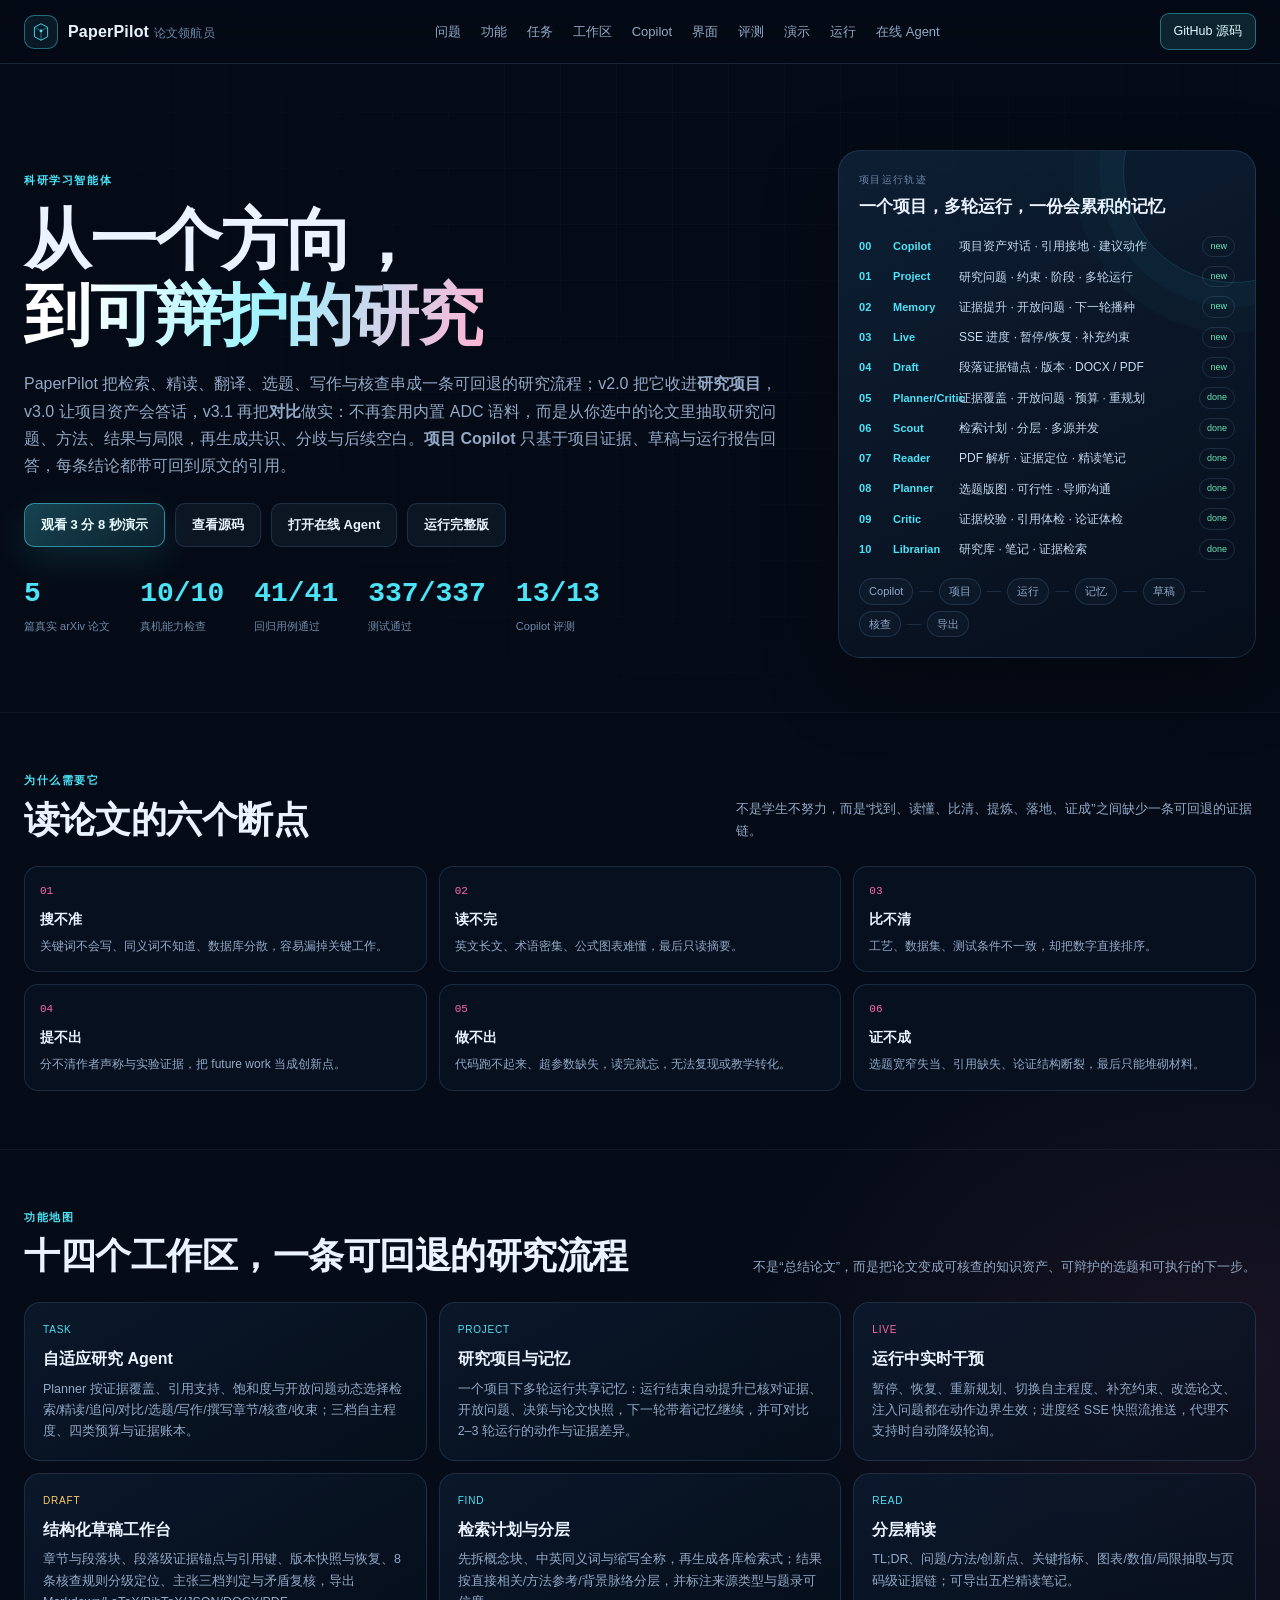
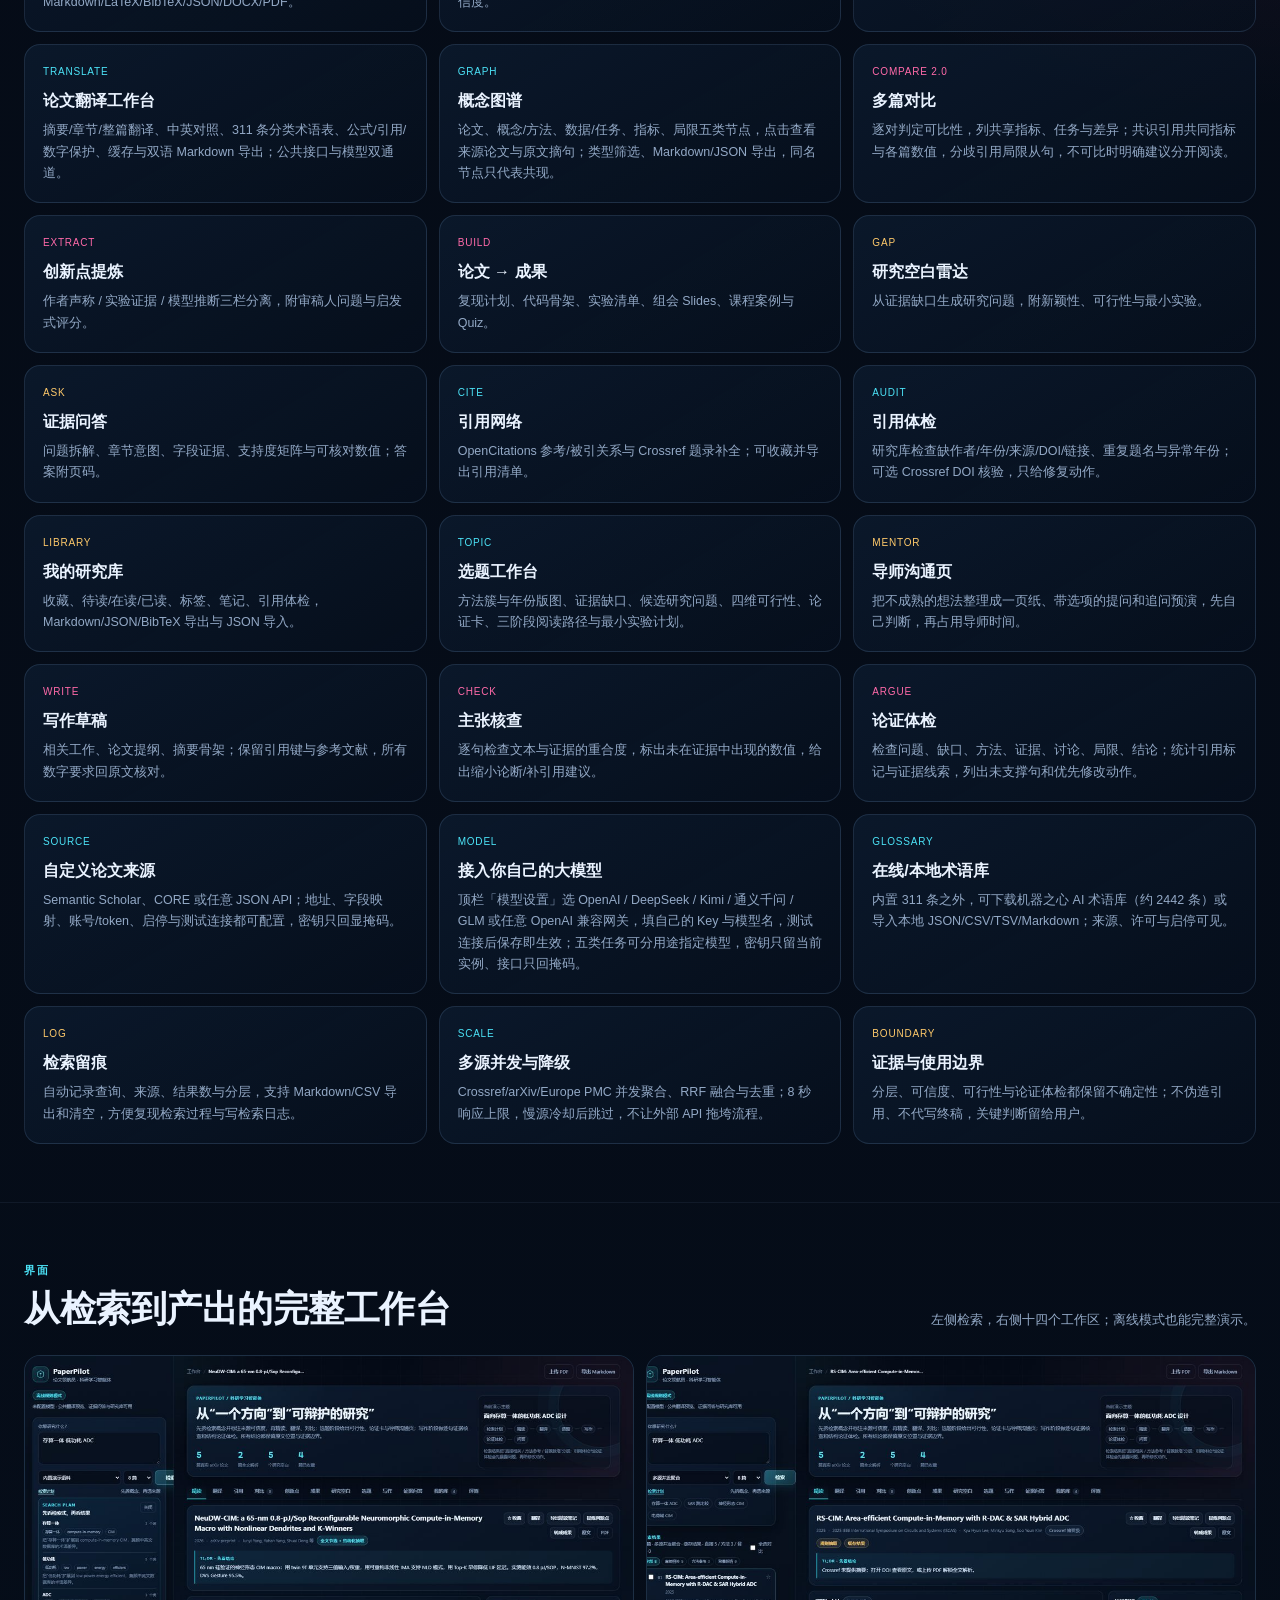
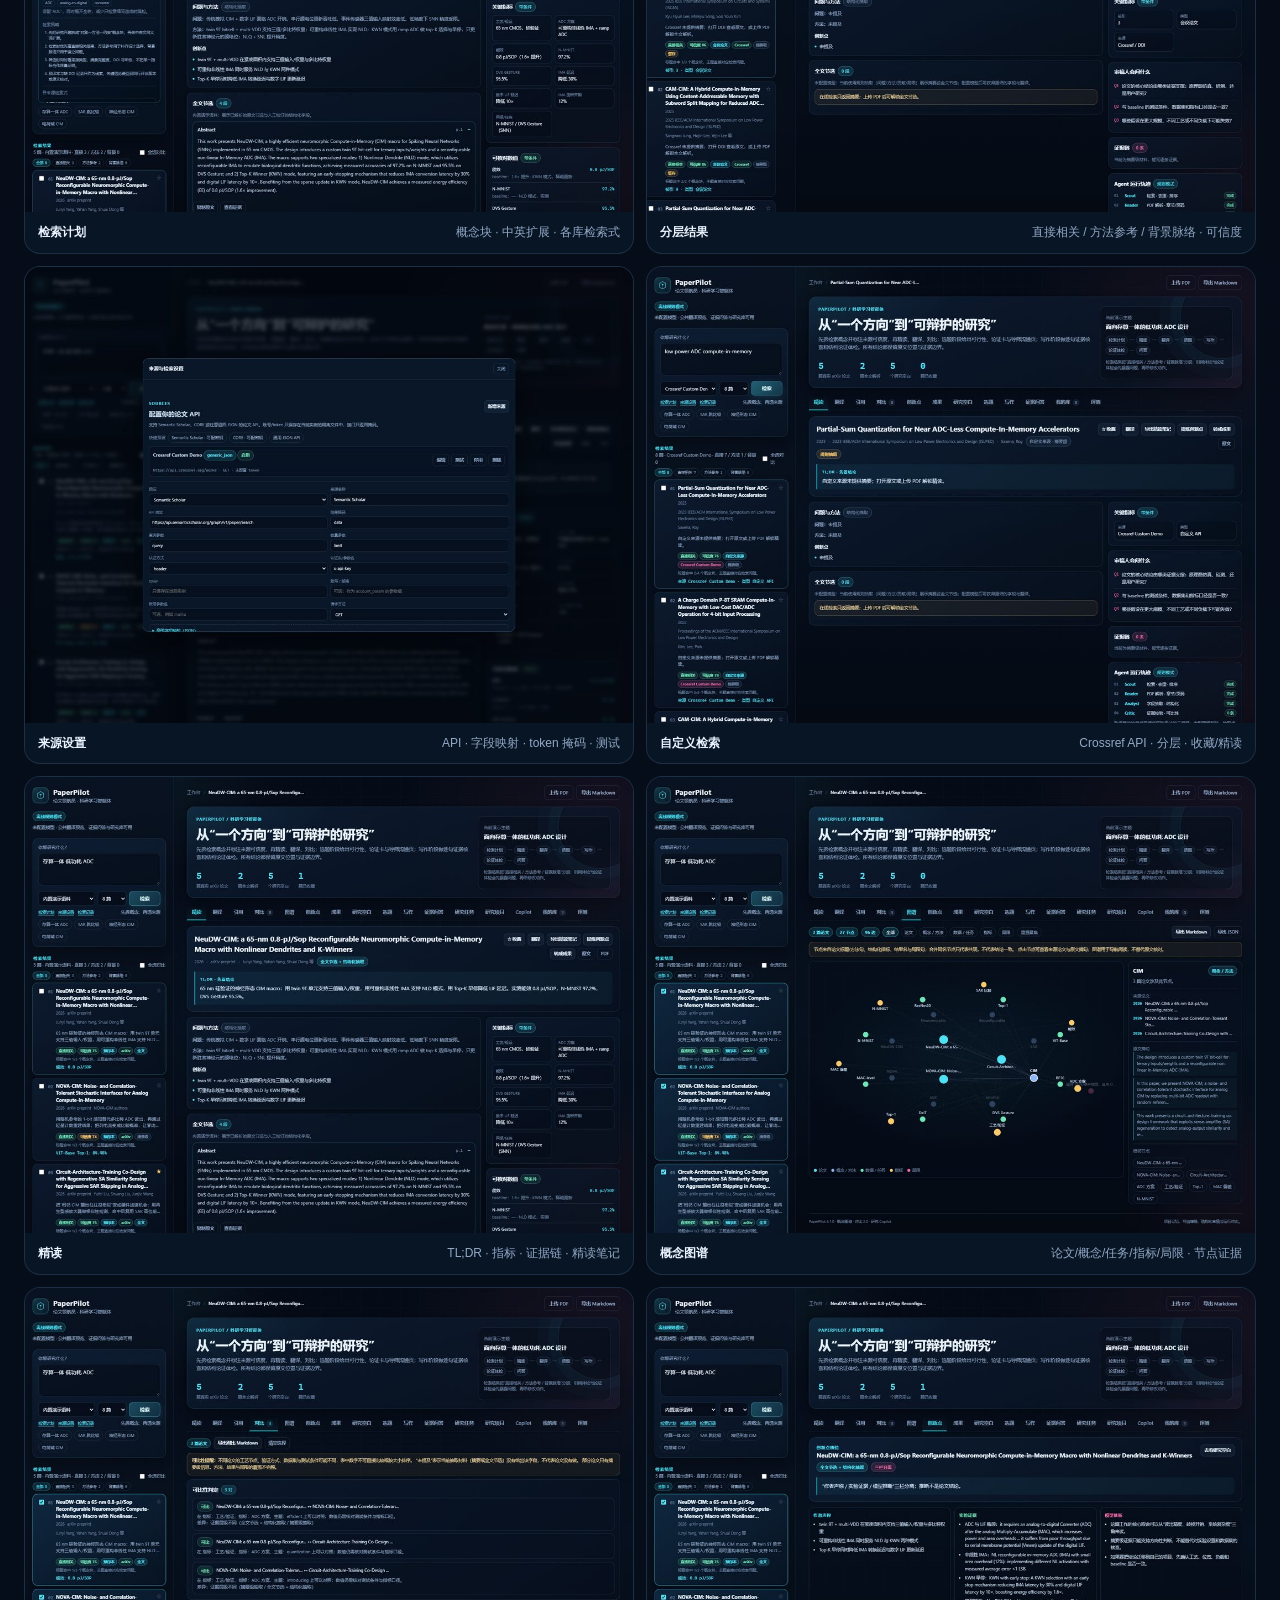
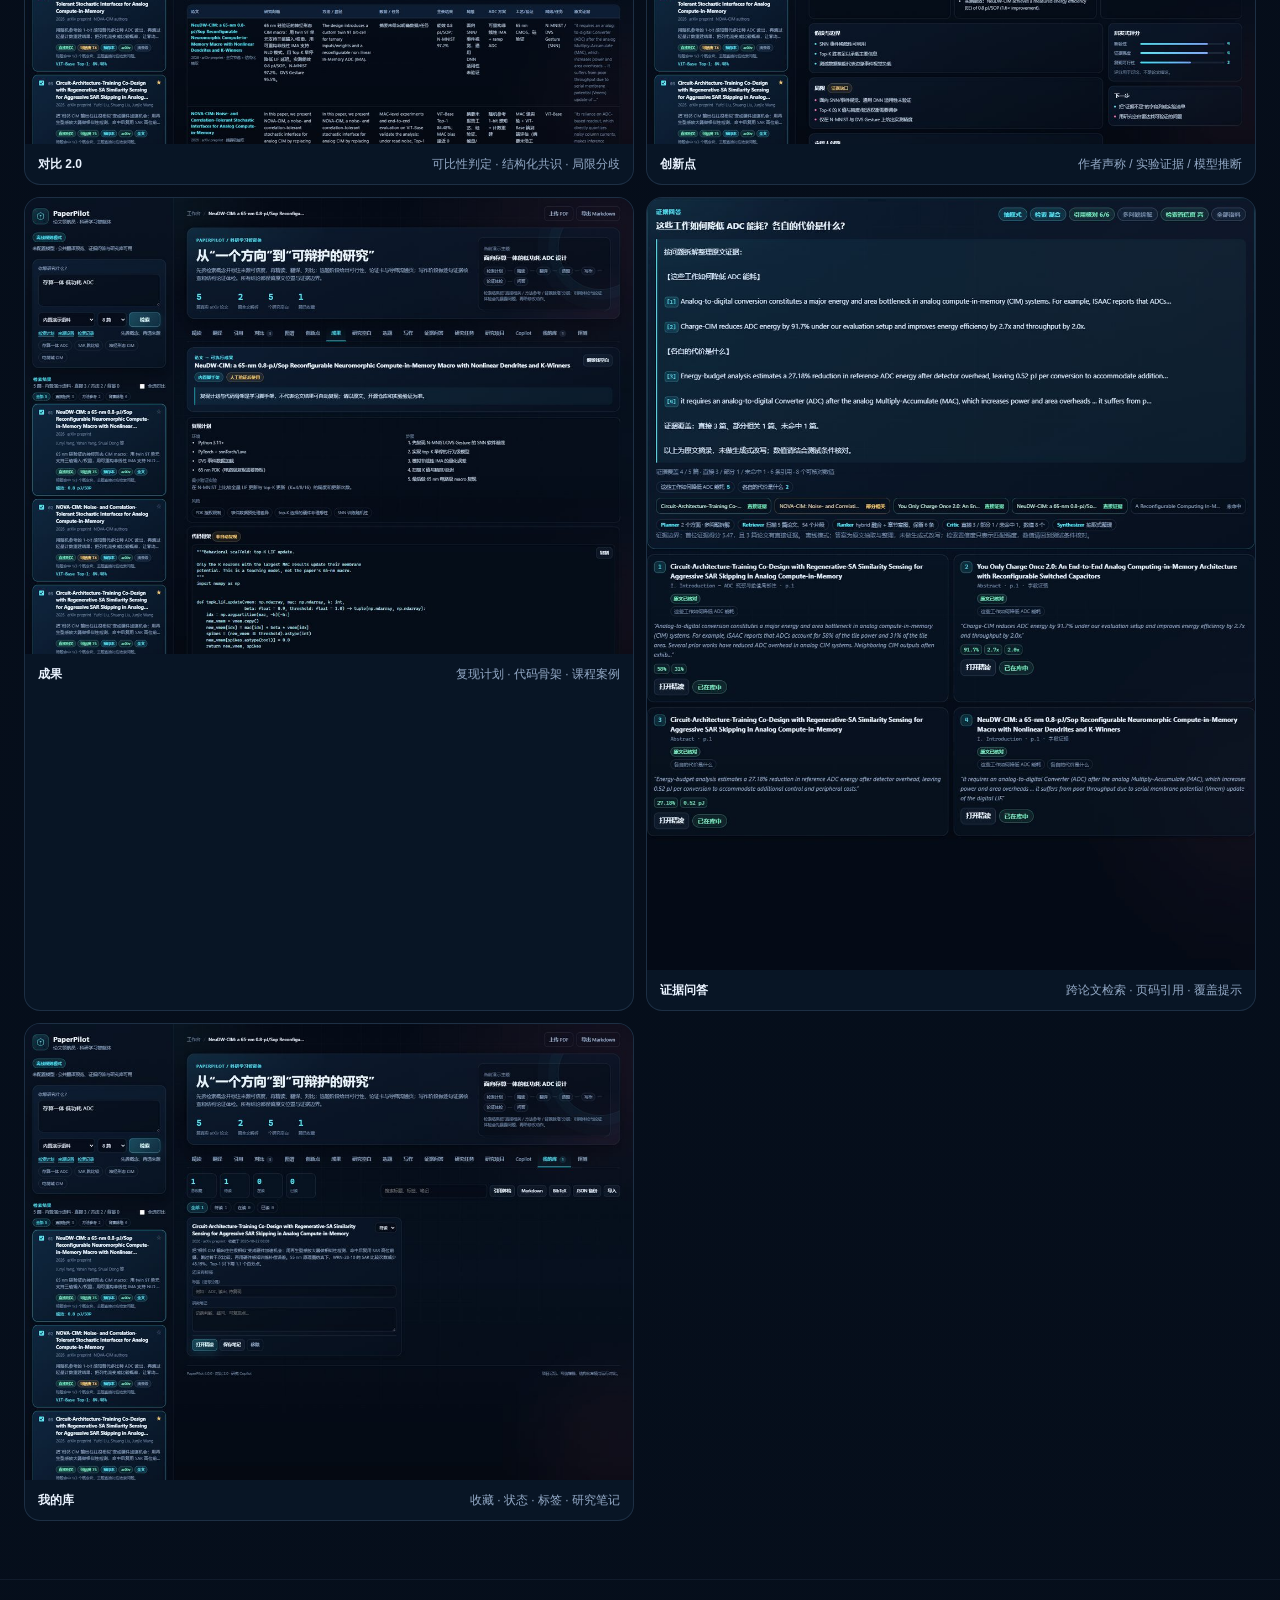
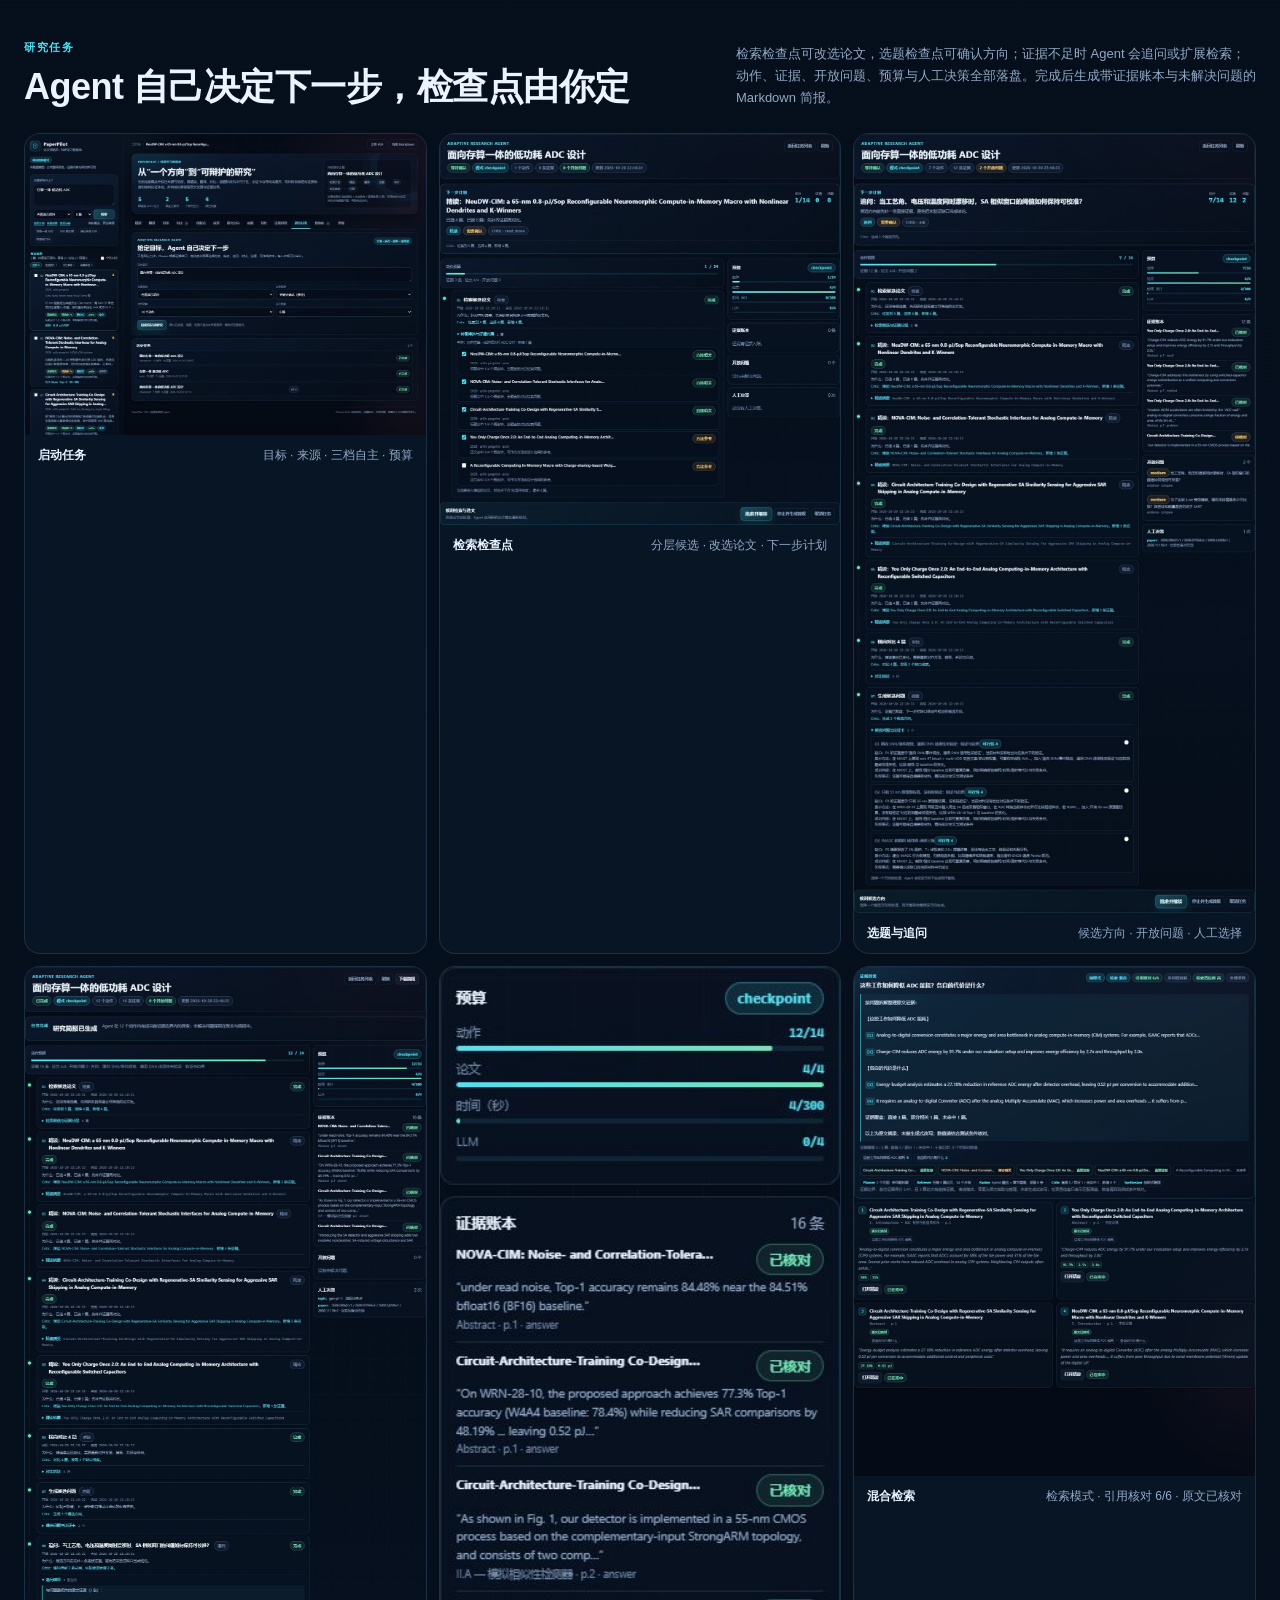
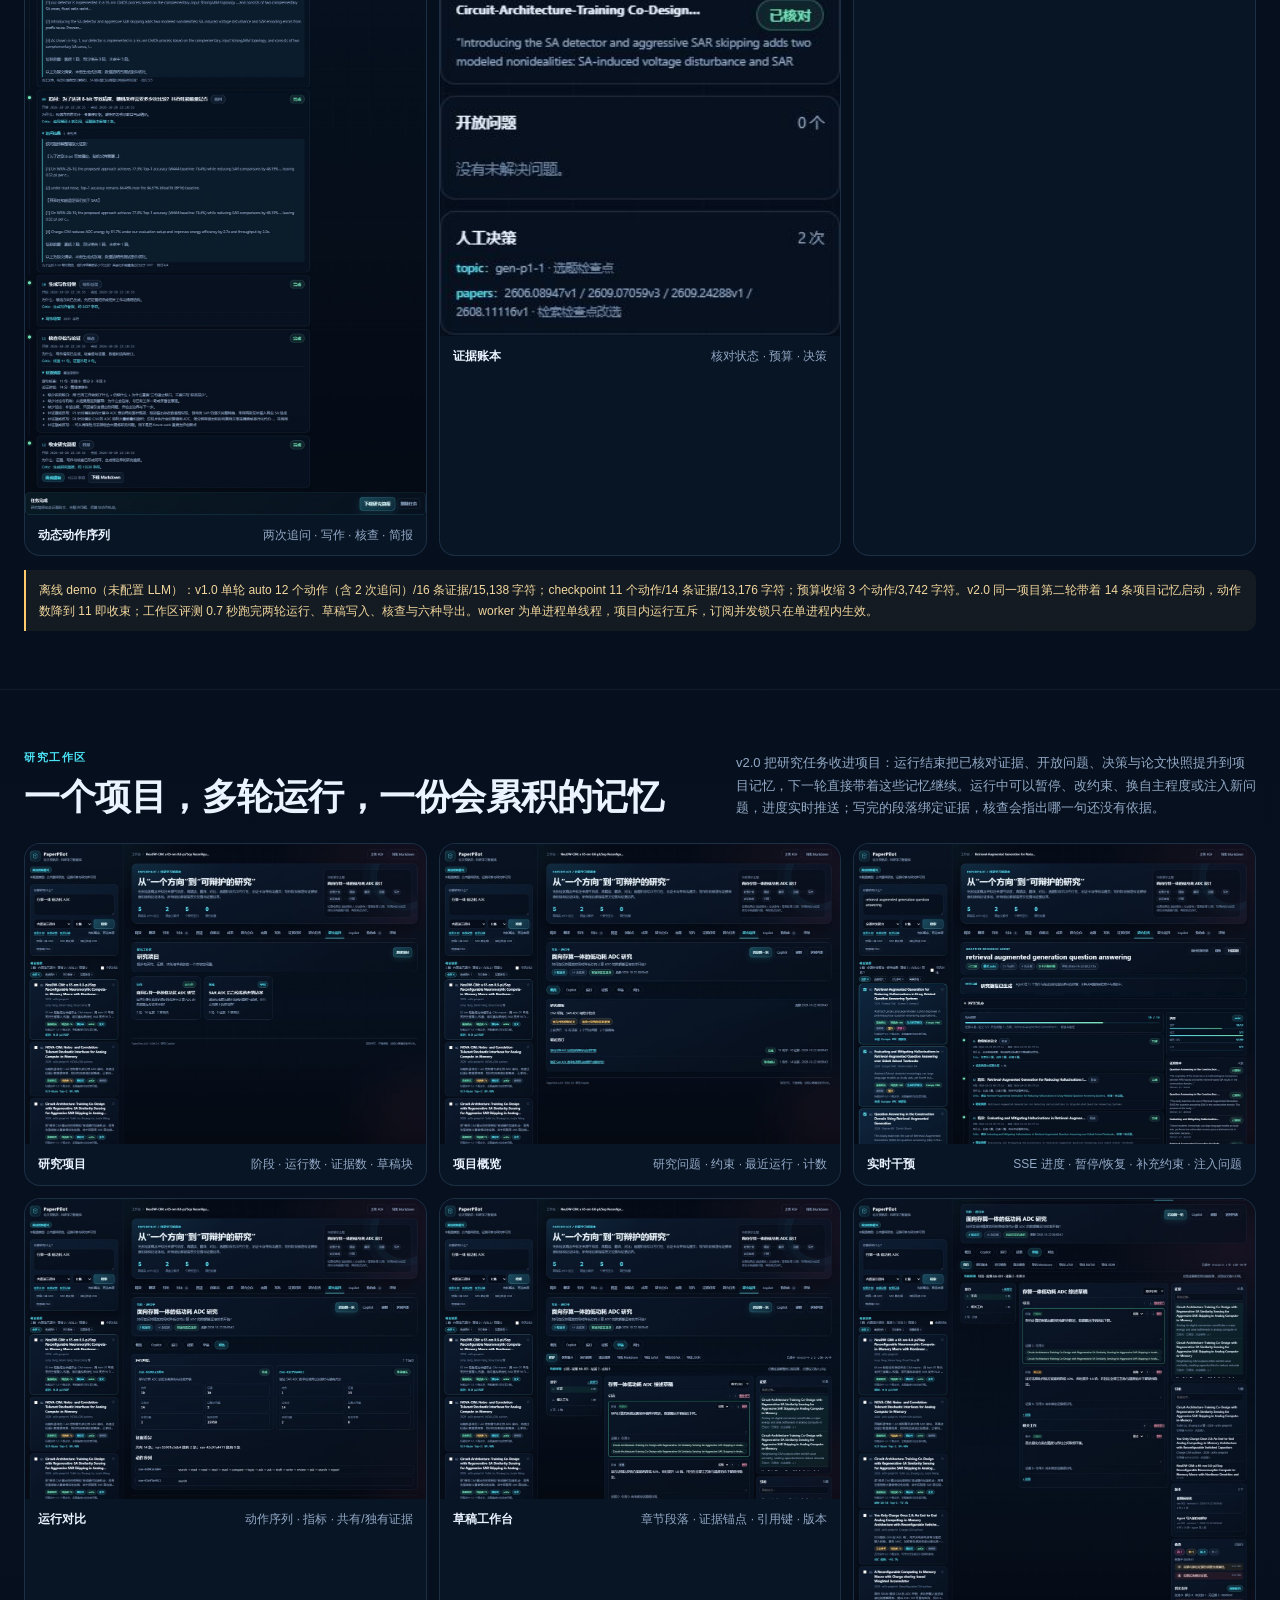
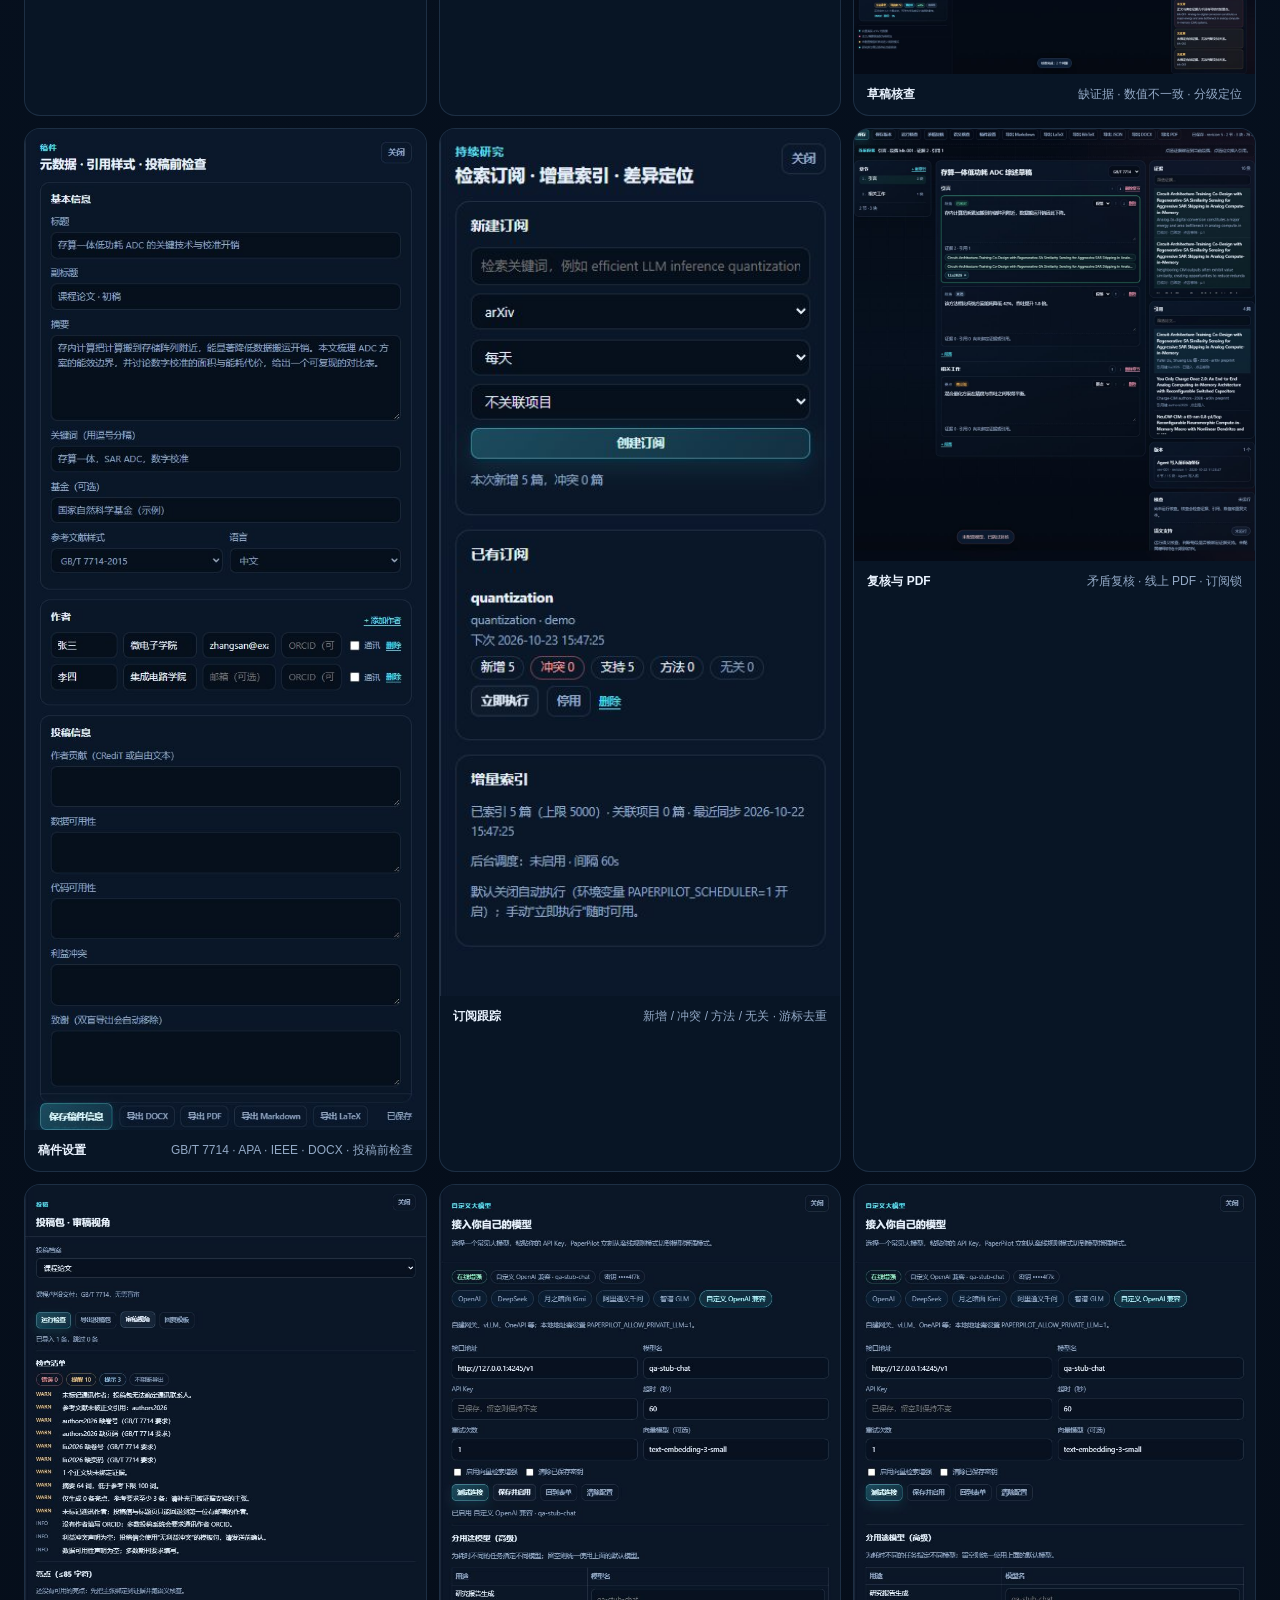
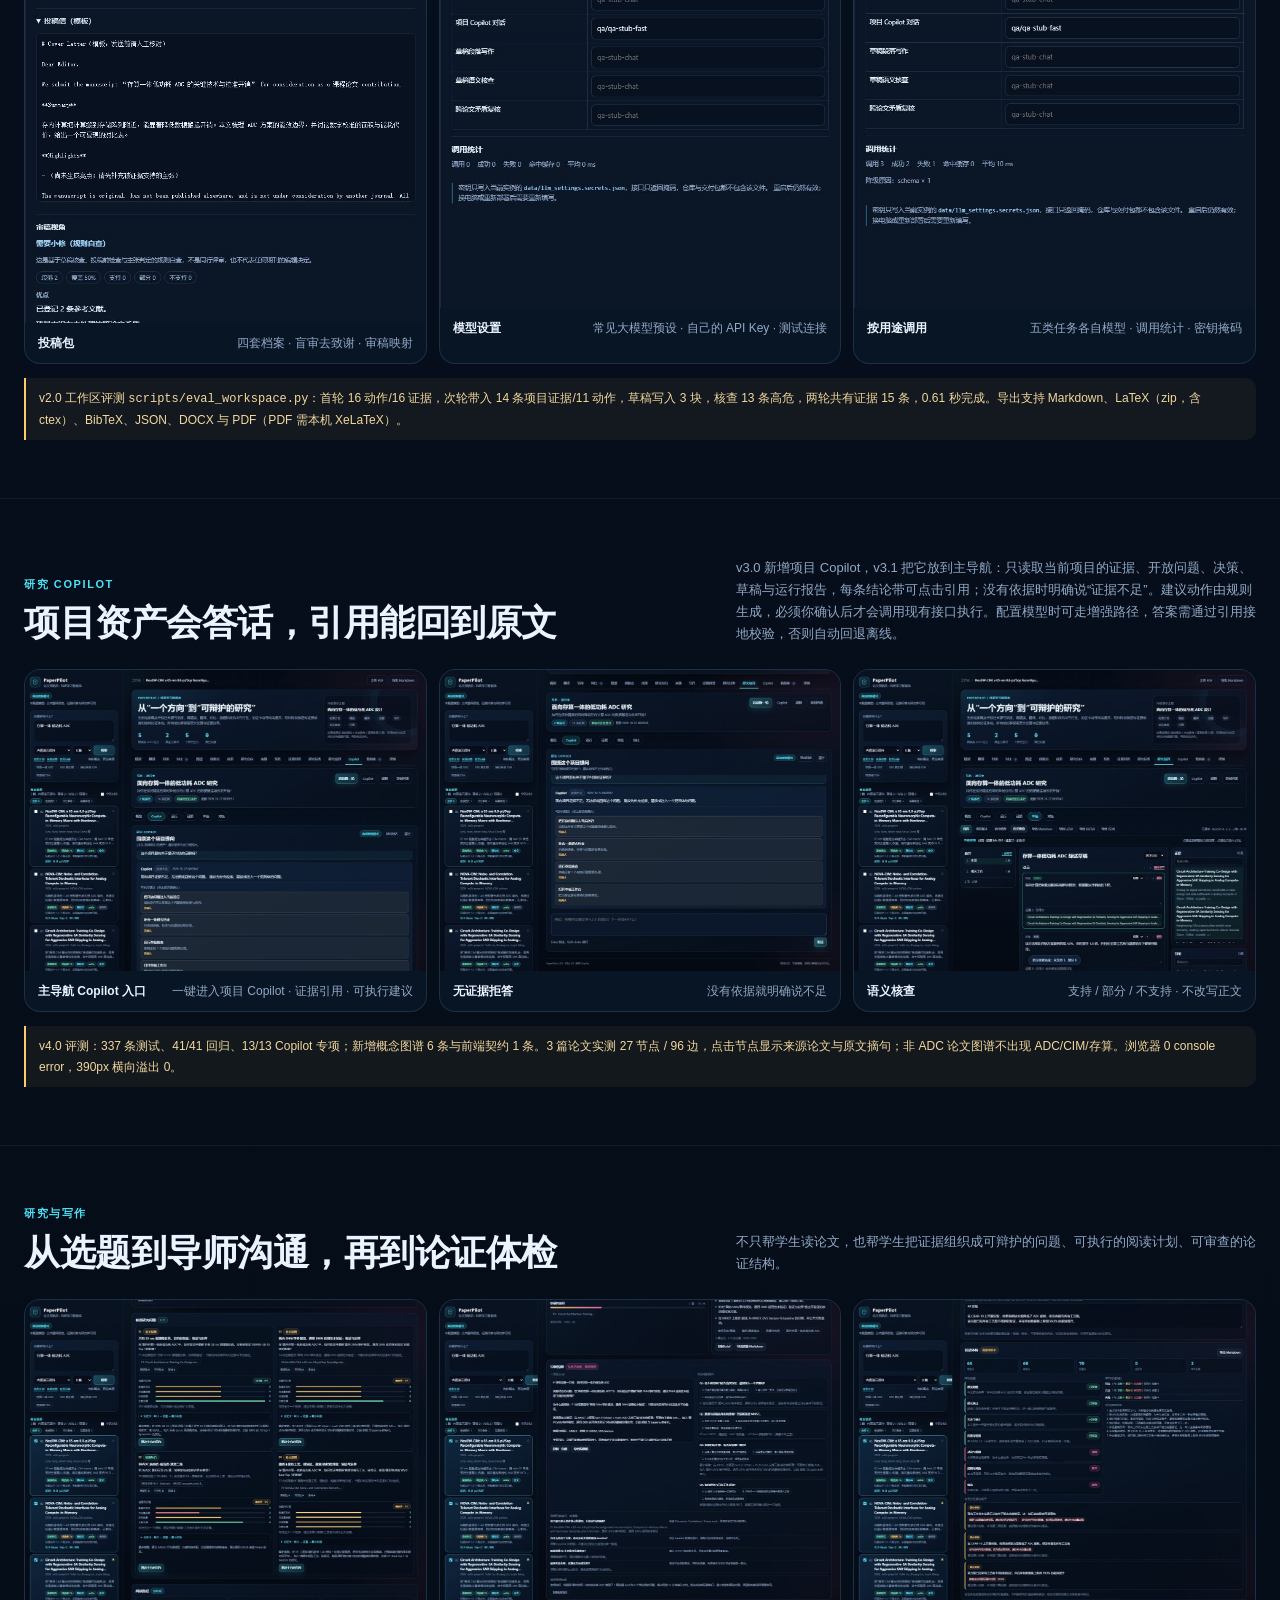
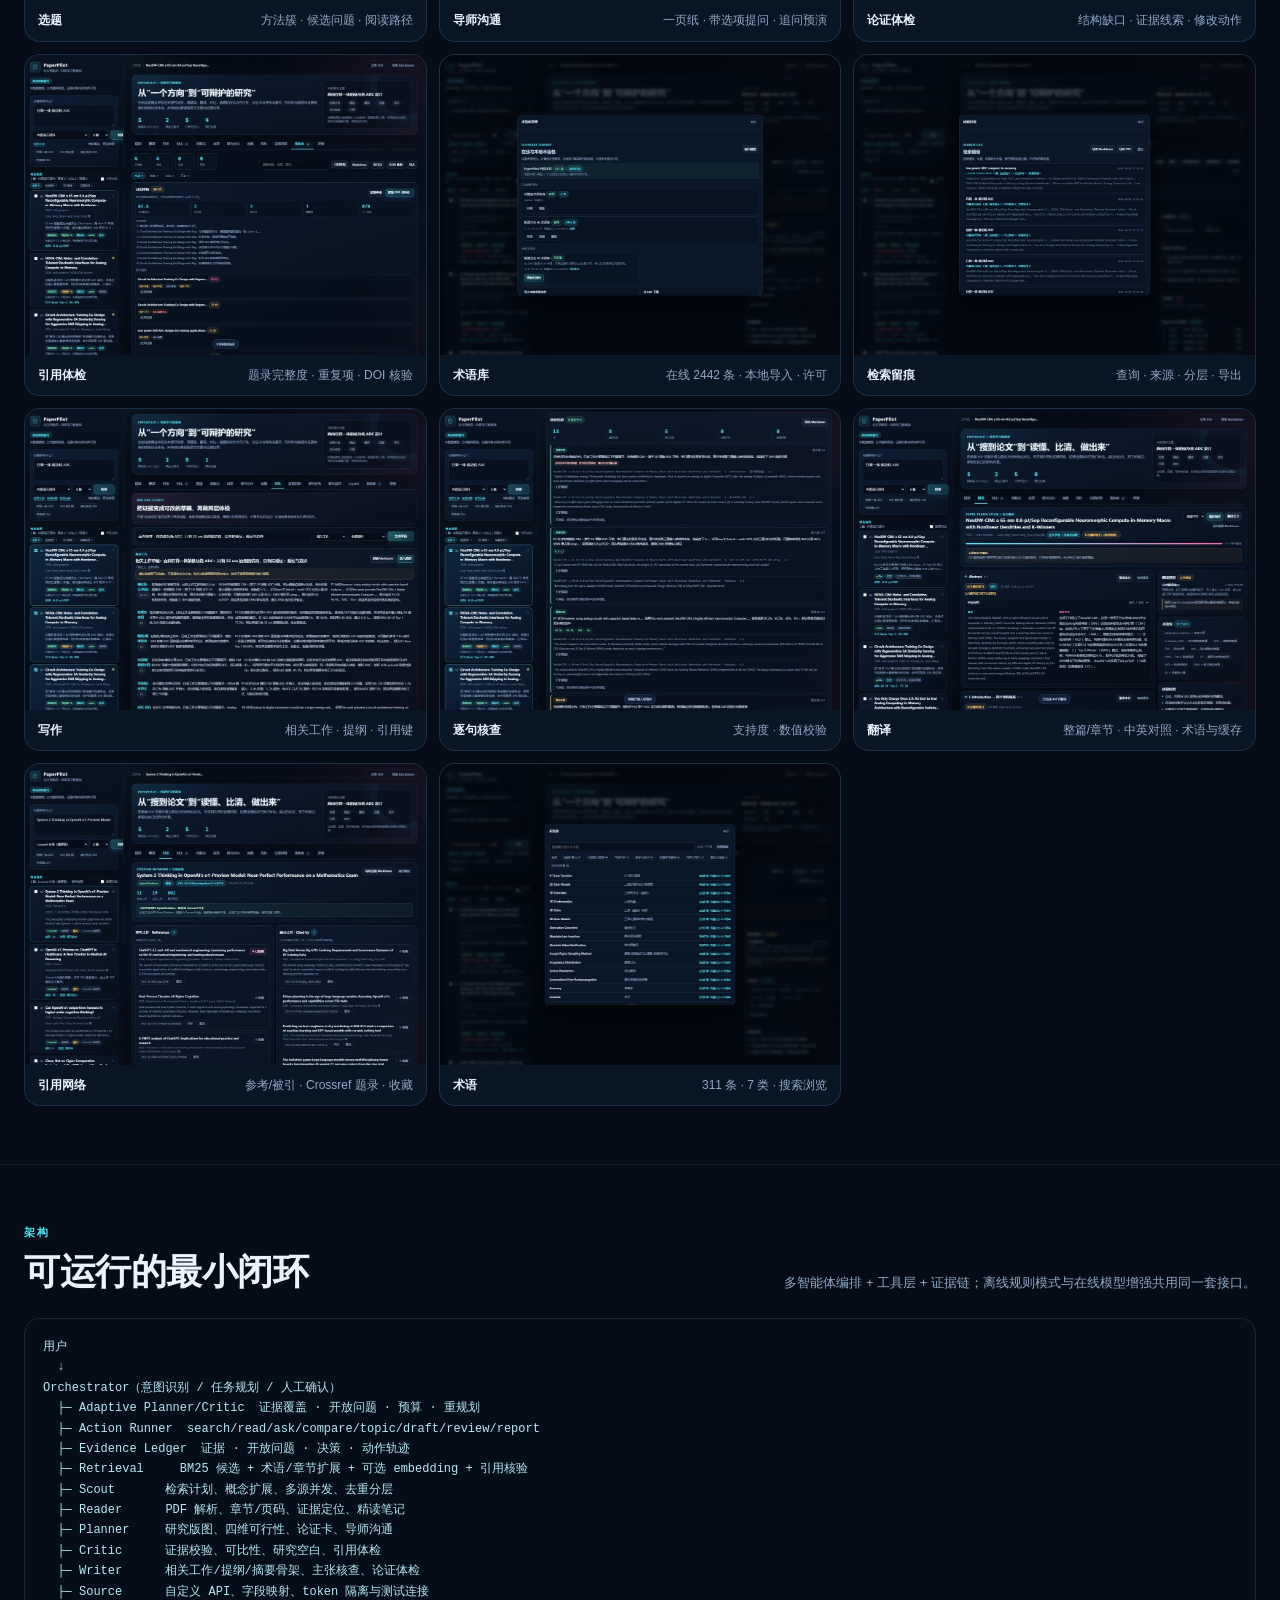
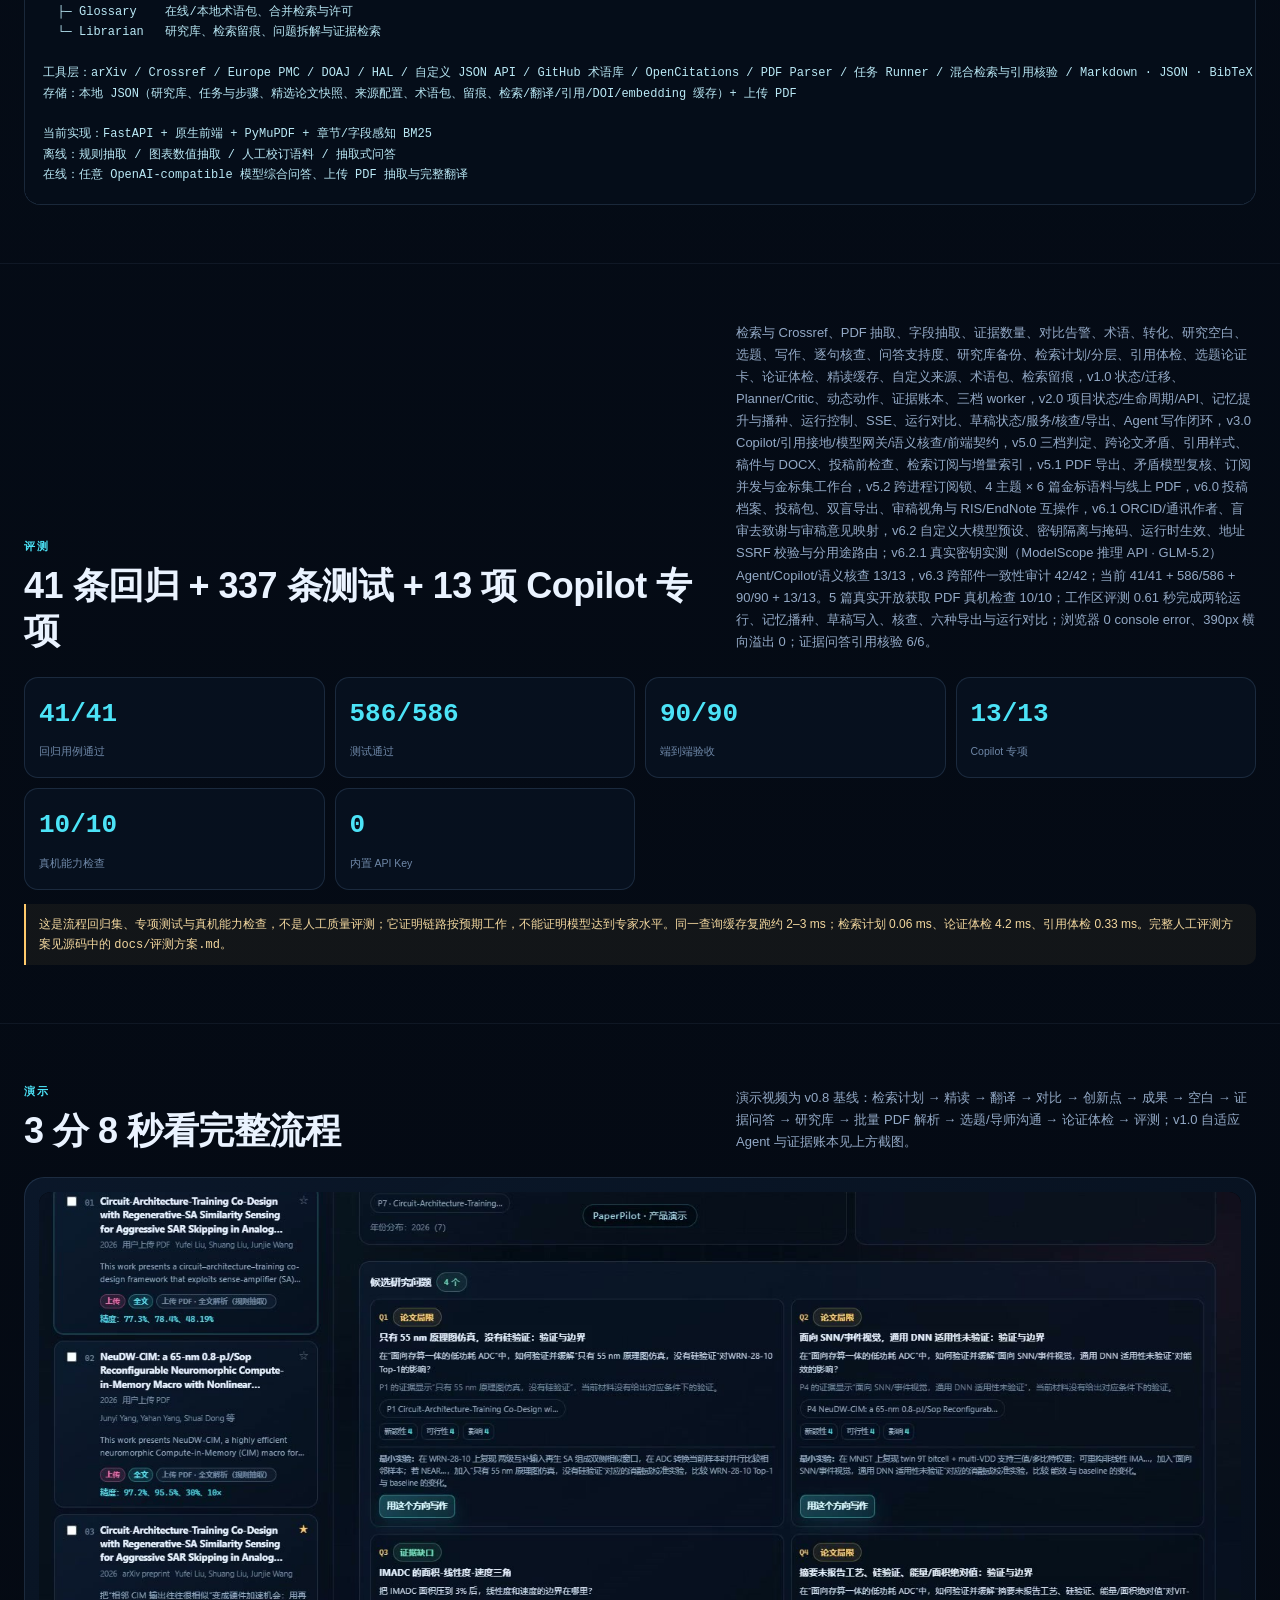
==== showcase/index.html @ 5cd373ed "Deploy PaperPilot source, demo video, and static showcase" ====
<!DOCTYPE html>
<html lang="zh-CN">
<head>
<meta charset="UTF-8" />
<meta name="viewport" content="width=device-width, initial-scale=1.0" />
<title>PaperPilot · 论文领航员</title>
<meta name="description" content="PaperPilot v8.1.4：支持证据高亮定位、原文页、OCR 与可复现研究档案的智能体。顶栏即可接入你自己的大模型（OpenAI、DeepSeek、Kimi、通义千问、GLM 或任意 OpenAI 兼容网关），密钥只留在当前实例、接口只回掩码，五类任务可分用途指定模型。保留项目 Copilot、引用接地与语义核查、跨轮项目记忆、实时干预与 SSE、结构化草稿工作台与证据锚点核查、DOCX/PDF 等六种导出、矛盾模型复核、跨进程订阅锁、线上 PDF、投稿包与审稿视角，以及自适应研究 Agent、混合检索与引用核验。" />
<style>
  :root{
    --bg:#050b16;--bg2:#081525;--panel:rgba(13,29,50,.78);--line:rgba(137,181,230,.16);
    --text:#eaf3ff;--muted:#93a9c6;--muted2:#6f88a8;--cyan:#4ce3f7;--pink:#ff6aa9;
    --amber:#ffca6b;--green:#6ee7b7;--radius:18px;
  }
  *{box-sizing:border-box}
  html{scroll-behavior:smooth}
  body{
    margin:0;background:
      radial-gradient(900px 620px at 8% -10%,rgba(76,227,247,.10),transparent 60%),
      radial-gradient(800px 600px at 96% 8%,rgba(255,106,169,.08),transparent 60%),
      linear-gradient(180deg,#050b16,#06101e 55%,#040912);
    color:var(--text);font-family:"Microsoft YaHei","Segoe UI","PingFang SC",Arial,sans-serif;
    line-height:1.7;overflow-x:hidden;
  }
  body::before{
    content:"";position:fixed;inset:0;pointer-events:none;z-index:0;
    background-image:linear-gradient(rgba(137,181,230,.035) 1px,transparent 1px),linear-gradient(90deg,rgba(137,181,230,.035) 1px,transparent 1px);
    background-size:56px 56px;mask-image:radial-gradient(circle at 55% 12%,black,transparent 78%);
  }
  a{color:var(--cyan);text-decoration:none}
  a:hover{text-decoration:underline}
  .wrap{position:relative;z-index:1;max-width:1280px;margin:0 auto;padding:0 24px}
  nav{position:sticky;top:0;z-index:20;backdrop-filter:blur(16px);background:rgba(5,11,22,.72);border-bottom:1px solid var(--line)}
  .nav-inner{max-width:1280px;margin:0 auto;padding:13px 24px;display:flex;align-items:center;justify-content:space-between;gap:18px}
  .brand{display:flex;align-items:center;gap:10px;font-weight:750;letter-spacing:.2px}
  .brand-mark{width:34px;height:34px;border:1px solid rgba(76,227,247,.4);border-radius:10px;display:grid;place-items:center;color:var(--cyan);background:rgba(76,227,247,.08)}
  .brand-mark svg{width:22px;height:22px}
  .nav-links{display:flex;gap:20px;align-items:center;color:var(--muted);font-size:13px}
  .nav-links a{color:var(--muted)}
  .nav-links a:hover{color:var(--text)}
  .nav-cta{border:1px solid rgba(76,227,247,.4);background:rgba(76,227,247,.12);color:#dffbff;padding:7px 13px;border-radius:9px;font-size:12.5px}
  .hero{padding:86px 0 54px;display:grid;grid-template-columns:minmax(0,1.3fr) minmax(300px,.7fr);gap:38px;align-items:center}
  .eyebrow{color:var(--cyan);font-size:11px;font-weight:700;letter-spacing:1.6px;text-transform:uppercase}
  h1{font-size:clamp(38px,5.2vw,68px);line-height:1.12;letter-spacing:-1.5px;margin:14px 0 18px}
  .grad{background:linear-gradient(110deg,#fff 12%,#9df4ff 52%,#ffb3d3 100%);-webkit-background-clip:text;background-clip:text;color:transparent}
  .lead{color:var(--muted);font-size:16px;max-width:760px;margin:0 0 24px}
  .cta{display:flex;flex-wrap:wrap;gap:10px;margin-bottom:30px}
  .btn{border:1px solid var(--line);background:rgba(137,181,230,.06);color:var(--text);padding:10px 16px;border-radius:10px;font-size:13px;font-weight:650;transition:.18s}
  .btn:hover{transform:translateY(-1px);border-color:rgba(76,227,247,.45);background:rgba(76,227,247,.1);text-decoration:none}
  .btn-primary{border-color:rgba(76,227,247,.5);background:linear-gradient(135deg,rgba(76,227,247,.26),rgba(76,227,247,.1));color:#e7fdff;box-shadow:0 12px 34px rgba(76,227,247,.12)}
  .stats{display:flex;gap:30px;flex-wrap:wrap}
  .stat strong{display:block;font-family:Consolas,monospace;font-size:28px;color:var(--cyan);line-height:1.2}
  .stat span{color:var(--muted2);font-size:11px}
  .hero-card{border:1px solid var(--line);border-radius:22px;padding:20px;background:linear-gradient(155deg,rgba(16,35,58,.82),rgba(7,16,30,.76));box-shadow:0 24px 70px rgba(0,0,0,.35);position:relative;overflow:hidden}
  .hero-card::after{content:"";position:absolute;width:220px;height:220px;right:-90px;top:-90px;border:1px solid rgba(76,227,247,.16);border-radius:50%;box-shadow:0 0 0 24px rgba(76,227,247,.03),0 0 0 50px rgba(76,227,247,.02)}
  .card-label{color:var(--muted2);font-size:10px;letter-spacing:1.3px;text-transform:uppercase}
  .card-title{font-size:17px;font-weight:700;margin:6px 0 16px;line-height:1.5}
  .trace{display:flex;flex-direction:column;gap:9px}
  .trace-row{display:grid;grid-template-columns:26px 58px 1fr auto;gap:8px;align-items:center;font-size:12px;color:var(--muted)}
  .trace-row b{color:var(--cyan);font-size:11px}
  .trace-row .desc{color:#c6d9ee}
  .pill{border:1px solid var(--line);border-radius:999px;padding:2px 7px;font-size:9px;color:var(--green)}
  .flow{display:flex;align-items:center;gap:6px;flex-wrap:wrap;margin-top:18px;color:var(--muted);font-size:11px}
  .flow span{border:1px solid var(--line);border-radius:999px;padding:3px 9px;background:rgba(137,181,230,.04)}
  .flow i{width:14px;height:1px;background:var(--line)}
  section{padding:58px 0;border-top:1px solid rgba(137,181,230,.08)}
  .section-head{display:flex;justify-content:space-between;align-items:flex-end;gap:20px;margin-bottom:24px}
  h2{font-size:clamp(24px,3vw,36px);line-height:1.25;margin:7px 0 0;letter-spacing:-.5px}
  .section-head p{color:var(--muted);font-size:13px;max-width:520px;margin:0}
  .grid{display:grid;gap:12px}
  .problems{grid-template-columns:repeat(3,minmax(0,1fr))}
  .problem{border:1px solid var(--line);border-radius:14px;padding:15px;background:rgba(9,21,38,.6)}
  .problem .num{font-family:Consolas,monospace;color:var(--pink);font-size:11px}
  .problem h3{font-size:14px;margin:7px 0 5px}
  .problem p{color:var(--muted);font-size:12px;margin:0;line-height:1.65}
  .features{grid-template-columns:repeat(3,minmax(0,1fr))}
  .feature{border:1px solid var(--line);border-radius:16px;padding:18px;background:linear-gradient(150deg,rgba(13,29,50,.72),rgba(7,16,30,.62))}
  .feature .tag{font-size:10px;color:var(--cyan);letter-spacing:.8px}
  .feature h3{font-size:16px;margin:7px 0 6px}
  .feature p{color:var(--muted);font-size:12.5px;margin:0;line-height:1.7}
  .feature.pink .tag{color:var(--pink)}
  .feature.amber .tag{color:var(--amber)}
  .shots{grid-template-columns:repeat(2,minmax(0,1fr))}
  .research-shots{grid-template-columns:repeat(3,minmax(0,1fr))}
  .shot{border:1px solid var(--line);border-radius:16px;overflow:hidden;background:#081525}
  .shot img{display:block;width:100%;height:auto}
  .shot .cap{padding:10px 13px;color:var(--muted);font-size:12px;display:flex;justify-content:space-between;gap:10px}
  .shot .cap b{color:var(--text);font-weight:650}
  .arch{border:1px solid var(--line);border-radius:16px;background:#050d19;padding:18px;overflow:auto;color:#b9e8f5;font-family:Consolas,"Courier New",monospace;font-size:12px;line-height:1.7;white-space:pre}
  .metrics{display:grid;grid-template-columns:repeat(4,minmax(0,1fr));gap:10px;margin-top:18px}
  .metric{border:1px solid var(--line);border-radius:14px;padding:14px;background:rgba(9,21,38,.58)}
  .metric strong{display:block;font-family:Consolas,monospace;font-size:26px;color:var(--cyan)}
  .metric span{color:var(--muted2);font-size:10.5px}
  .video-card{border:1px solid var(--line);border-radius:20px;padding:14px;background:linear-gradient(150deg,rgba(13,29,50,.72),rgba(7,16,30,.62))}
  video{display:block;width:100%;height:auto;border-radius:12px;background:#000}
  .video-note{color:var(--muted);font-size:12px;margin:10px 3px 0;display:flex;justify-content:space-between;gap:12px;flex-wrap:wrap}
  .run-grid{display:grid;grid-template-columns:1fr 1fr;gap:14px}
  .run-card{border:1px solid var(--line);border-radius:16px;padding:17px;background:rgba(9,21,38,.58)}
  .run-card h3{font-size:15px;margin:0 0 8px}
  .run-card p{color:var(--muted);font-size:12.5px;margin:0 0 12px}
  pre{border:1px solid var(--line);border-radius:10px;background:#050d19;padding:12px;color:#b9e8f5;font-family:Consolas,monospace;font-size:11.5px;line-height:1.65;overflow:auto;white-space:pre;margin:0}
  .note{border-left:2px solid var(--amber);background:rgba(255,202,107,.06);border-radius:0 10px 10px 0;padding:10px 13px;color:#f3d89f;font-size:12px;line-height:1.7;margin-top:14px}
  footer{border-top:1px solid var(--line);padding:26px 0 40px;color:var(--muted2);font-size:11px;display:flex;justify-content:space-between;gap:15px;flex-wrap:wrap}
  @media(max-width:980px){.hero{grid-template-columns:1fr;padding-top:56px}.problems{grid-template-columns:repeat(2,1fr)}.features{grid-template-columns:repeat(2,1fr)}.metrics{grid-template-columns:repeat(2,1fr)}.run-grid{grid-template-columns:1fr}.research-shots{grid-template-columns:1fr}}
  @media(max-width:640px){.nav-links{display:none}.problems,.features,.shots{grid-template-columns:1fr}.section-head{display:block}.section-head p{margin-top:8px}.wrap{padding:0 16px}nav .nav-inner{padding:11px 16px}}
</style>
</head>
<body>
<nav>
  <div class="nav-inner">
    <a class="brand" href="#top" style="color:var(--text);text-decoration:none">
      <span class="brand-mark">
        <svg viewBox="0 0 40 40" fill="none"><path d="M8 11.5 20 5l12 6.5v17L20 35 8 28.5v-17Z" stroke="currentColor" stroke-width="1.6"/><path d="M8 11.5 20 18l12-6.5M20 18v17" stroke="currentColor" stroke-width="1.2" opacity=".65"/><circle cx="20" cy="18" r="2.6" fill="currentColor"/></svg>
      </span>
      <span>PaperPilot <span style="color:var(--muted2);font-weight:400;font-size:12px">论文领航员</span></span>
    </a>
    <div class="nav-links">
      <a href="#problems">问题</a>
      <a href="#features">功能</a>
      <a href="#agent">任务</a>
      <a href="#workspace">工作区</a>
      <a href="#copilot">Copilot</a>
      <a href="#shots">界面</a>
      <a href="#eval">评测</a>
      <a href="#demo">演示</a>
      <a href="#run">运行</a>
      <a href="https://modelscope.cn/studios/shenliuyu/paperpilot/" target="_blank" rel="noopener">在线 Agent</a>
    </div>
    <a class="nav-cta" href="https://github.com/shenliuyu18/paperpilot-agent" target="_blank" rel="noopener">GitHub 源码</a>
  </div>
</nav>

<main id="top">
  <div class="wrap">
    <header class="hero">
      <div>
        <div class="eyebrow">科研学习智能体</div>
        <h1>从一个方向，<br><span class="grad">到可辩护的研究</span></h1>
        <p class="lead">PaperPilot 把检索、精读、翻译、选题、写作与核查串成一条可回退的研究流程；v2.0 把它收进<b>研究项目</b>，v3.0 让项目资产会答话，v3.1 再把<b>对比</b>做实：不再套用内置 ADC 语料，而是从你选中的论文里抽取研究问题、方法、结果与局限，再生成共识、分歧与后续空白。<b>项目 Copilot</b> 只基于项目证据、草稿与运行报告回答，每条结论都带可回到原文的引用。</p>
        <div class="cta">
          <a class="btn btn-primary" href="#demo">观看 3 分 8 秒演示</a>
          <a class="btn" href="https://github.com/shenliuyu18/paperpilot-agent" target="_blank" rel="noopener">查看源码</a>
          <a class="btn" href="https://modelscope.cn/studios/shenliuyu/paperpilot/" target="_blank" rel="noopener">打开在线 Agent</a>
          <a class="btn" href="#run">运行完整版</a>
        </div>
        <div class="stats">
          <div class="stat"><strong>5</strong><span>篇真实 arXiv 论文</span></div>
          <div class="stat"><strong>10/10</strong><span>真机能力检查</span></div>
          <div class="stat"><strong>41/41</strong><span>回归用例通过</span></div>
          <div class="stat"><strong>337/337</strong><span>测试通过</span></div>
          <div class="stat"><strong>13/13</strong><span>Copilot 评测</span></div>
        </div>
      </div>
      <aside class="hero-card">
        <div class="card-label">项目运行轨迹</div>
        <div class="card-title">一个项目，多轮运行，一份会累积的记忆</div>
        <div class="trace">
          <div class="trace-row"><b>00</b><b style="color:var(--cyan)">Copilot</b><span class="desc">项目资产对话 · 引用接地 · 建议动作</span><span class="pill">new</span></div>
          <div class="trace-row"><b>01</b><b style="color:var(--cyan)">Project</b><span class="desc">研究问题 · 约束 · 阶段 · 多轮运行</span><span class="pill">new</span></div>
          <div class="trace-row"><b>02</b><b style="color:var(--cyan)">Memory</b><span class="desc">证据提升 · 开放问题 · 下一轮播种</span><span class="pill">new</span></div>
          <div class="trace-row"><b>03</b><b style="color:var(--cyan)">Live</b><span class="desc">SSE 进度 · 暂停/恢复 · 补充约束</span><span class="pill">new</span></div>
          <div class="trace-row"><b>04</b><b style="color:var(--cyan)">Draft</b><span class="desc">段落证据锚点 · 版本 · DOCX / PDF</span><span class="pill">new</span></div>
          <div class="trace-row"><b>05</b><b style="color:var(--cyan)">Planner/Critic</b><span class="desc">证据覆盖 · 开放问题 · 预算 · 重规划</span><span class="pill">done</span></div>
          <div class="trace-row"><b>06</b><b style="color:var(--cyan)">Scout</b><span class="desc">检索计划 · 分层 · 多源并发</span><span class="pill">done</span></div>
          <div class="trace-row"><b>07</b><b style="color:var(--cyan)">Reader</b><span class="desc">PDF 解析 · 证据定位 · 精读笔记</span><span class="pill">done</span></div>
          <div class="trace-row"><b>08</b><b style="color:var(--cyan)">Planner</b><span class="desc">选题版图 · 可行性 · 导师沟通</span><span class="pill">done</span></div>
          <div class="trace-row"><b>09</b><b style="color:var(--cyan)">Critic</b><span class="desc">证据校验 · 引用体检 · 论证体检</span><span class="pill">done</span></div>
          <div class="trace-row"><b>10</b><b style="color:var(--cyan)">Librarian</b><span class="desc">研究库 · 笔记 · 证据检索</span><span class="pill">done</span></div>
        </div>
        <div class="flow"><span>Copilot</span><i></i><span>项目</span><i></i><span>运行</span><i></i><span>记忆</span><i></i><span>草稿</span><i></i><span>核查</span><i></i><span>导出</span></div>
      </aside>
    </header>
  </div>

  <section id="problems">
    <div class="wrap">
      <div class="section-head">
        <div><div class="eyebrow">为什么需要它</div><h2>读论文的六个断点</h2></div>
        <p>不是学生不努力，而是“找到、读懂、比清、提炼、落地、证成”之间缺少一条可回退的证据链。</p>
      </div>
      <div class="grid problems">
        <div class="problem"><div class="num">01</div><h3>搜不准</h3><p>关键词不会写、同义词不知道、数据库分散，容易漏掉关键工作。</p></div>
        <div class="problem"><div class="num">02</div><h3>读不完</h3><p>英文长文、术语密集、公式图表难懂，最后只读摘要。</p></div>
        <div class="problem"><div class="num">03</div><h3>比不清</h3><p>工艺、数据集、测试条件不一致，却把数字直接排序。</p></div>
        <div class="problem"><div class="num">04</div><h3>提不出</h3><p>分不清作者声称与实验证据，把 future work 当成创新点。</p></div>
        <div class="problem"><div class="num">05</div><h3>做不出</h3><p>代码跑不起来、超参数缺失，读完就忘，无法复现或教学转化。</p></div>
        <div class="problem"><div class="num">06</div><h3>证不成</h3><p>选题宽窄失当、引用缺失、论证结构断裂，最后只能堆砌材料。</p></div>
      </div>
    </div>
  </section>

  <section id="features">
    <div class="wrap">
      <div class="section-head">
        <div><div class="eyebrow">功能地图</div><h2>十四个工作区，一条可回退的研究流程</h2></div>
        <p>不是“总结论文”，而是把论文变成可核查的知识资产、可辩护的选题和可执行的下一步。</p>
      </div>
      <div class="grid features">
        <div class="feature"><div class="tag">TASK</div><h3>自适应研究 Agent</h3><p>Planner 按证据覆盖、引用支持、饱和度与开放问题动态选择检索/精读/追问/对比/选题/写作/撰写章节/核查/收束；三档自主程度、四类预算与证据账本。</p></div>
        <div class="feature"><div class="tag">PROJECT</div><h3>研究项目与记忆</h3><p>一个项目下多轮运行共享记忆：运行结束自动提升已核对证据、开放问题、决策与论文快照，下一轮带着记忆继续，并可对比 2–3 轮运行的动作与证据差异。</p></div>
        <div class="feature pink"><div class="tag">LIVE</div><h3>运行中实时干预</h3><p>暂停、恢复、重新规划、切换自主程度、补充约束、改选论文、注入问题都在动作边界生效；进度经 SSE 快照流推送，代理不支持时自动降级轮询。</p></div>
        <div class="feature amber"><div class="tag">DRAFT</div><h3>结构化草稿工作台</h3><p>章节与段落块、段落级证据锚点与引用键、版本快照与恢复、8 条核查规则分级定位、主张三档判定与矛盾复核，导出 Markdown/LaTeX/BibTeX/JSON/DOCX/PDF。</p></div>
        <div class="feature"><div class="tag">FIND</div><h3>检索计划与分层</h3><p>先拆概念块、中英同义词与缩写全称，再生成各库检索式；结果按直接相关/方法参考/背景脉络分层，并标注来源类型与题录可信度。</p></div>
        <div class="feature"><div class="tag">READ</div><h3>分层精读</h3><p>TL;DR、问题/方法/创新点、关键指标、图表/数值/局限抽取与页码级证据链；可导出五栏精读笔记。</p></div>
        <div class="feature"><div class="tag">TRANSLATE</div><h3>论文翻译工作台</h3><p>摘要/章节/整篇翻译、中英对照、311 条分类术语表、公式/引用/数字保护、缓存与双语 Markdown 导出；公共接口与模型双通道。</p></div>
        <div class="feature"><div class="tag">GRAPH</div><h3>概念图谱</h3><p>论文、概念/方法、数据/任务、指标、局限五类节点，点击查看来源论文与原文摘句；类型筛选、Markdown/JSON 导出，同名节点只代表共现。</p></div>
        <div class="feature pink"><div class="tag">COMPARE 2.0</div><h3>多篇对比</h3><p>逐对判定可比性，列共享指标、任务与差异；共识引用共同指标与各篇数值，分歧引用局限从句，不可比时明确建议分开阅读。</p></div>
        <div class="feature pink"><div class="tag">EXTRACT</div><h3>创新点提炼</h3><p>作者声称 / 实验证据 / 模型推断三栏分离，附审稿人问题与启发式评分。</p></div>
        <div class="feature pink"><div class="tag">BUILD</div><h3>论文 → 成果</h3><p>复现计划、代码骨架、实验清单、组会 Slides、课程案例与 Quiz。</p></div>
        <div class="feature amber"><div class="tag">GAP</div><h3>研究空白雷达</h3><p>从证据缺口生成研究问题，附新颖性、可行性与最小实验。</p></div>
        <div class="feature amber"><div class="tag">ASK</div><h3>证据问答</h3><p>问题拆解、章节意图、字段证据、支持度矩阵与可核对数值；答案附页码。</p></div>
        <div class="feature"><div class="tag">CITE</div><h3>引用网络</h3><p>OpenCitations 参考/被引关系与 Crossref 题录补全；可收藏并导出引用清单。</p></div>
        <div class="feature"><div class="tag">AUDIT</div><h3>引用体检</h3><p>研究库检查缺作者/年份/来源/DOI/链接、重复题名与异常年份；可选 Crossref DOI 核验，只给修复动作。</p></div>
        <div class="feature amber"><div class="tag">LIBRARY</div><h3>我的研究库</h3><p>收藏、待读/在读/已读、标签、笔记、引用体检，Markdown/JSON/BibTeX 导出与 JSON 导入。</p></div>
        <div class="feature"><div class="tag">TOPIC</div><h3>选题工作台</h3><p>方法簇与年份版图、证据缺口、候选研究问题、四维可行性、论证卡、三阶段阅读路径与最小实验计划。</p></div>
        <div class="feature amber"><div class="tag">MENTOR</div><h3>导师沟通页</h3><p>把不成熟的想法整理成一页纸、带选项的提问和追问预演，先自己判断，再占用导师时间。</p></div>
        <div class="feature pink"><div class="tag">WRITE</div><h3>写作草稿</h3><p>相关工作、论文提纲、摘要骨架；保留引用键与参考文献，所有数字要求回原文核对。</p></div>
        <div class="feature pink"><div class="tag">CHECK</div><h3>主张核查</h3><p>逐句检查文本与证据的重合度，标出未在证据中出现的数值，给出缩小论断/补引用建议。</p></div>
        <div class="feature pink"><div class="tag">ARGUE</div><h3>论证体检</h3><p>检查问题、缺口、方法、证据、讨论、局限、结论；统计引用标记与证据线索，列出未支撑句和优先修改动作。</p></div>
        <div class="feature"><div class="tag">SOURCE</div><h3>自定义论文来源</h3><p>Semantic Scholar、CORE 或任意 JSON API；地址、字段映射、账号/token、启停与测试连接都可配置，密钥只回显掩码。</p></div>
        <div class="feature"><div class="tag">MODEL</div><h3>接入你自己的大模型</h3><p>顶栏「模型设置」选 OpenAI / DeepSeek / Kimi / 通义千问 / GLM 或任意 OpenAI 兼容网关，填自己的 Key 与模型名，测试连接后保存即生效；五类任务可分用途指定模型，密钥只留当前实例、接口只回掩码。</p></div>
        <div class="feature"><div class="tag">GLOSSARY</div><h3>在线/本地术语库</h3><p>内置 311 条之外，可下载机器之心 AI 术语库（约 2442 条）或导入本地 JSON/CSV/TSV/Markdown；来源、许可与启停可见。</p></div>
        <div class="feature amber"><div class="tag">LOG</div><h3>检索留痕</h3><p>自动记录查询、来源、结果数与分层，支持 Markdown/CSV 导出和清空，方便复现检索过程与写检索日志。</p></div>
        <div class="feature"><div class="tag">SCALE</div><h3>多源并发与降级</h3><p>Crossref/arXiv/Europe PMC 并发聚合、RRF 融合与去重；8 秒响应上限，慢源冷却后跳过，不让外部 API 拖垮流程。</p></div>
        <div class="feature amber"><div class="tag">BOUNDARY</div><h3>证据与使用边界</h3><p>分层、可信度、可行性与论证体检都保留不确定性；不伪造引用、不代写终稿，关键判断留给用户。</p></div>
      </div>
    </div>
  </section>

  <section id="shots">
    <div class="wrap">
      <div class="section-head">
        <div><div class="eyebrow">界面</div><h2>从检索到产出的完整工作台</h2></div>
        <p>左侧检索，右侧十四个工作区；离线模式也能完整演示。</p>
      </div>
      <div class="grid shots">
        <div class="shot"><img src="[data-uri]" alt="PaperPilot 检索计划" loading="lazy"><div class="cap"><b>检索计划</b><span>概念块 · 中英扩展 · 各库检索式</span></div></div>
        <div class="shot"><img src="[data-uri]" alt="PaperPilot 证据分层" loading="lazy"><div class="cap"><b>分层结果</b><span>直接相关 / 方法参考 / 背景脉络 · 可信度</span></div></div>
        <div class="shot"><img src="[data-uri]" alt="PaperPilot 自定义来源" loading="lazy"><div class="cap"><b>来源设置</b><span>API · 字段映射 · token 掩码 · 测试</span></div></div>
        <div class="shot"><img src="[data-uri]" alt="PaperPilot 自定义来源检索" loading="lazy"><div class="cap"><b>自定义检索</b><span>Crossref API · 分层 · 收藏/精读</span></div></div>
        <div class="shot"><img src="[data-uri]" alt="PaperPilot 首页" loading="lazy"><div class="cap"><b>精读</b><span>TL;DR · 指标 · 证据链 · 精读笔记</span></div></div>
        <div class="shot"><img src="[data-uri]" alt="PaperPilot 概念图谱" loading="lazy"><div class="cap"><b>概念图谱</b><span>论文/概念/任务/指标/局限 · 节点证据</span></div></div>
        <div class="shot"><img src="[data-uri]" alt="PaperPilot 对比 2.0" loading="lazy"><div class="cap"><b>对比 2.0</b><span>可比性判定 · 结构化共识 · 局限分歧</span></div></div>
        <div class="shot"><img src="[data-uri]" alt="PaperPilot 创新点" loading="lazy"><div class="cap"><b>创新点</b><span>作者声称 / 实验证据 / 模型推断</span></div></div>
        <div class="shot"><img src="[data-uri]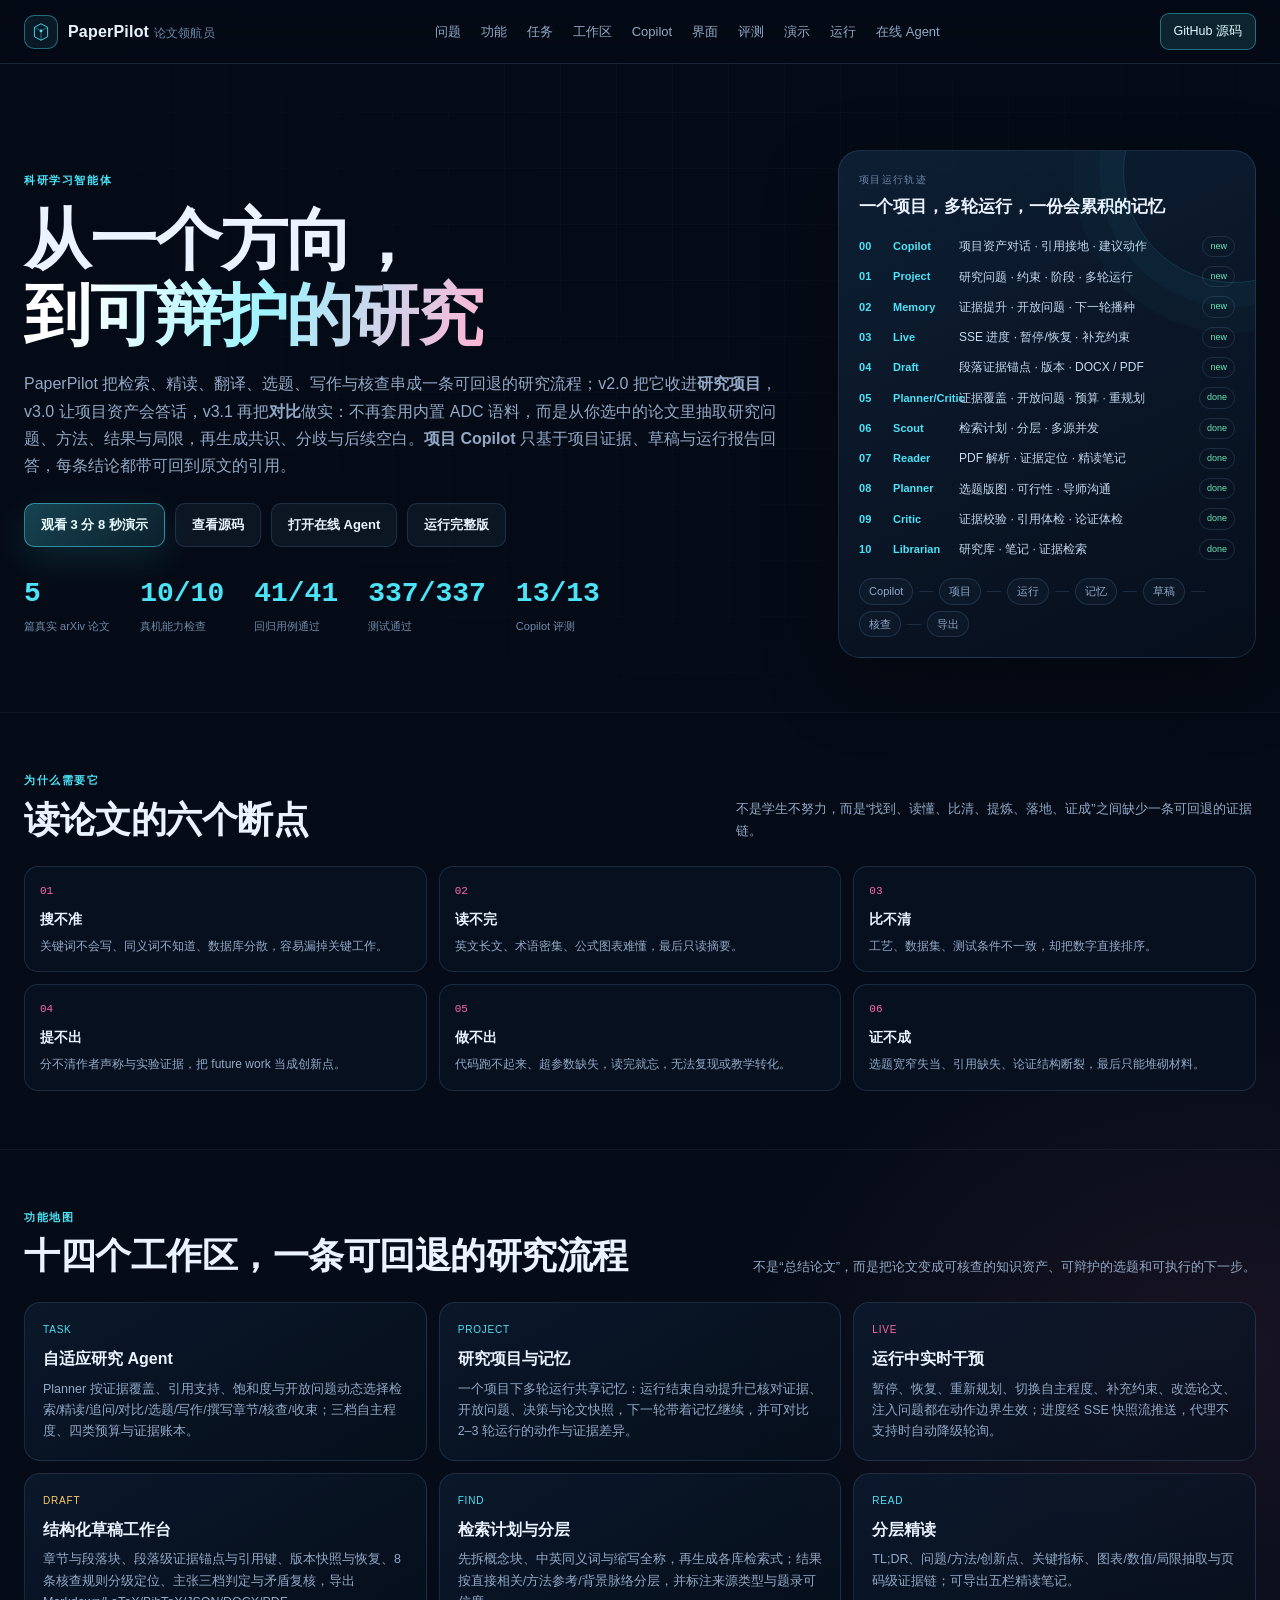
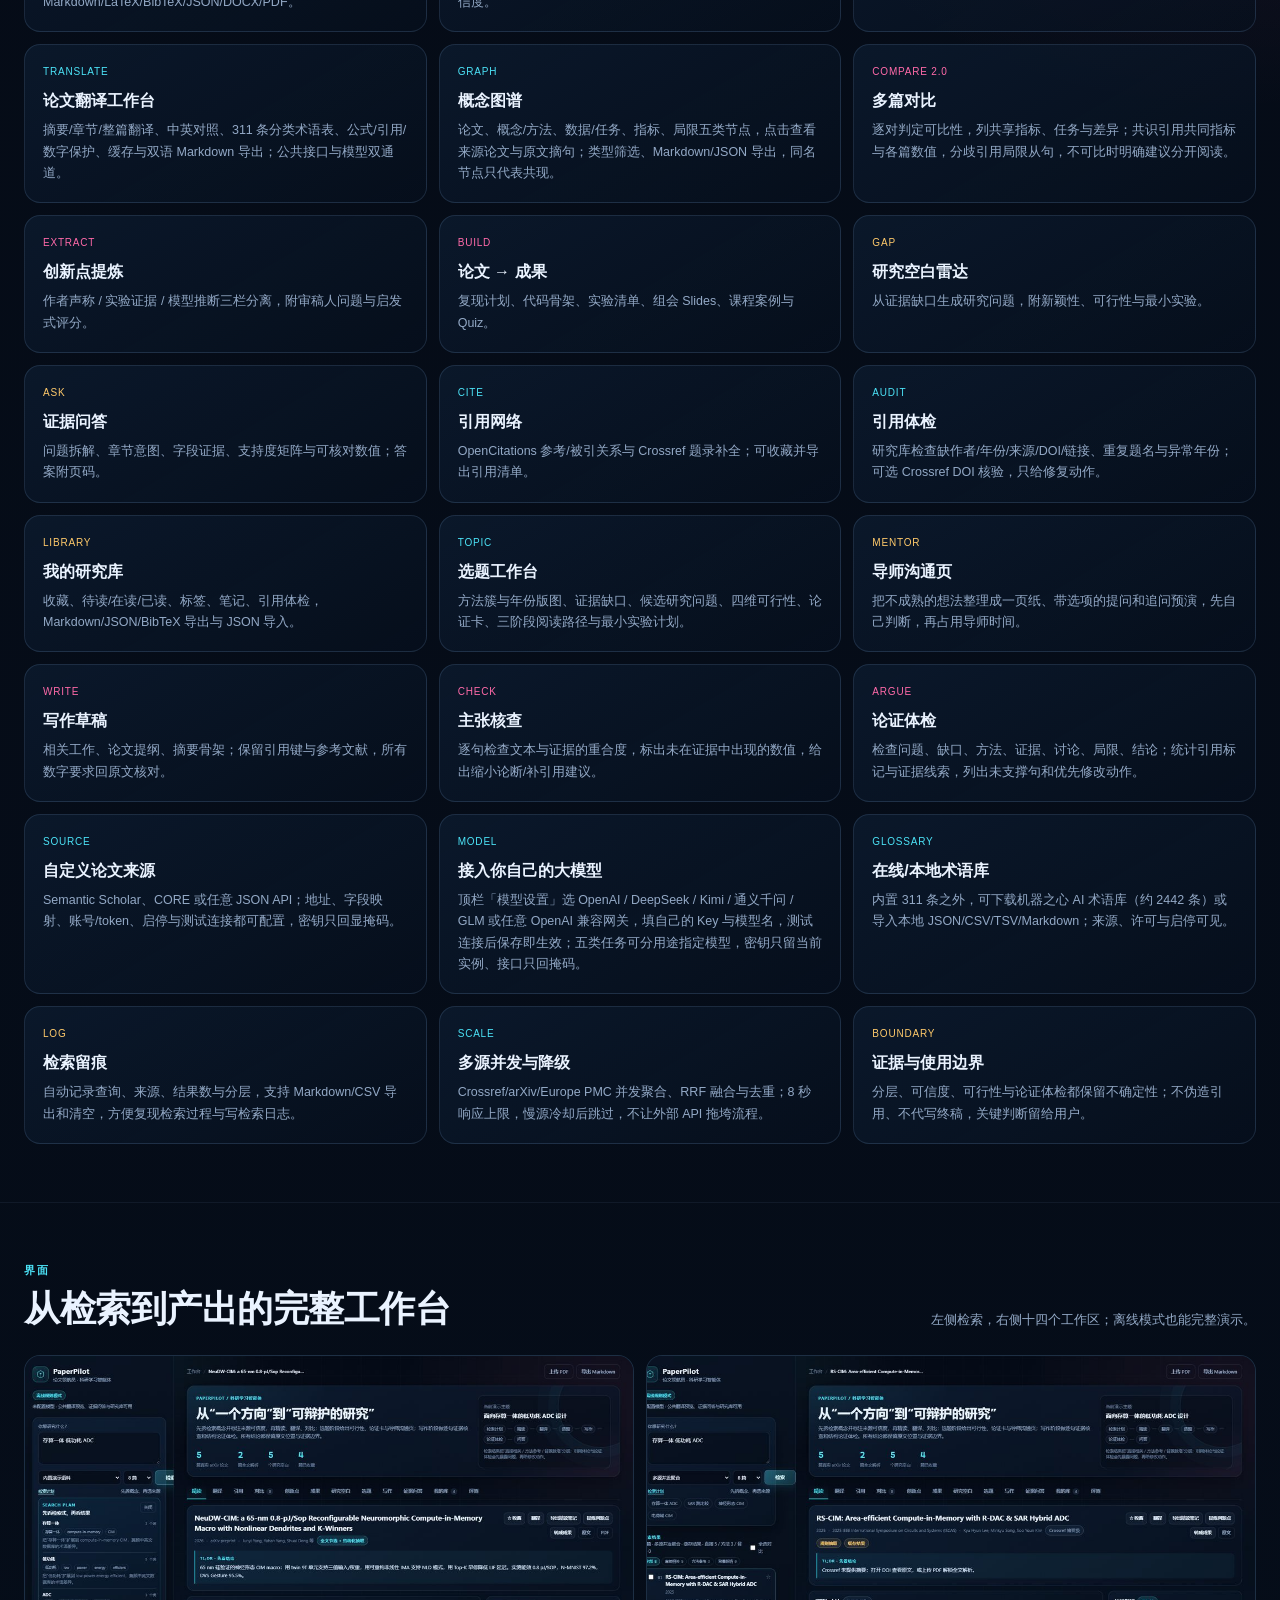
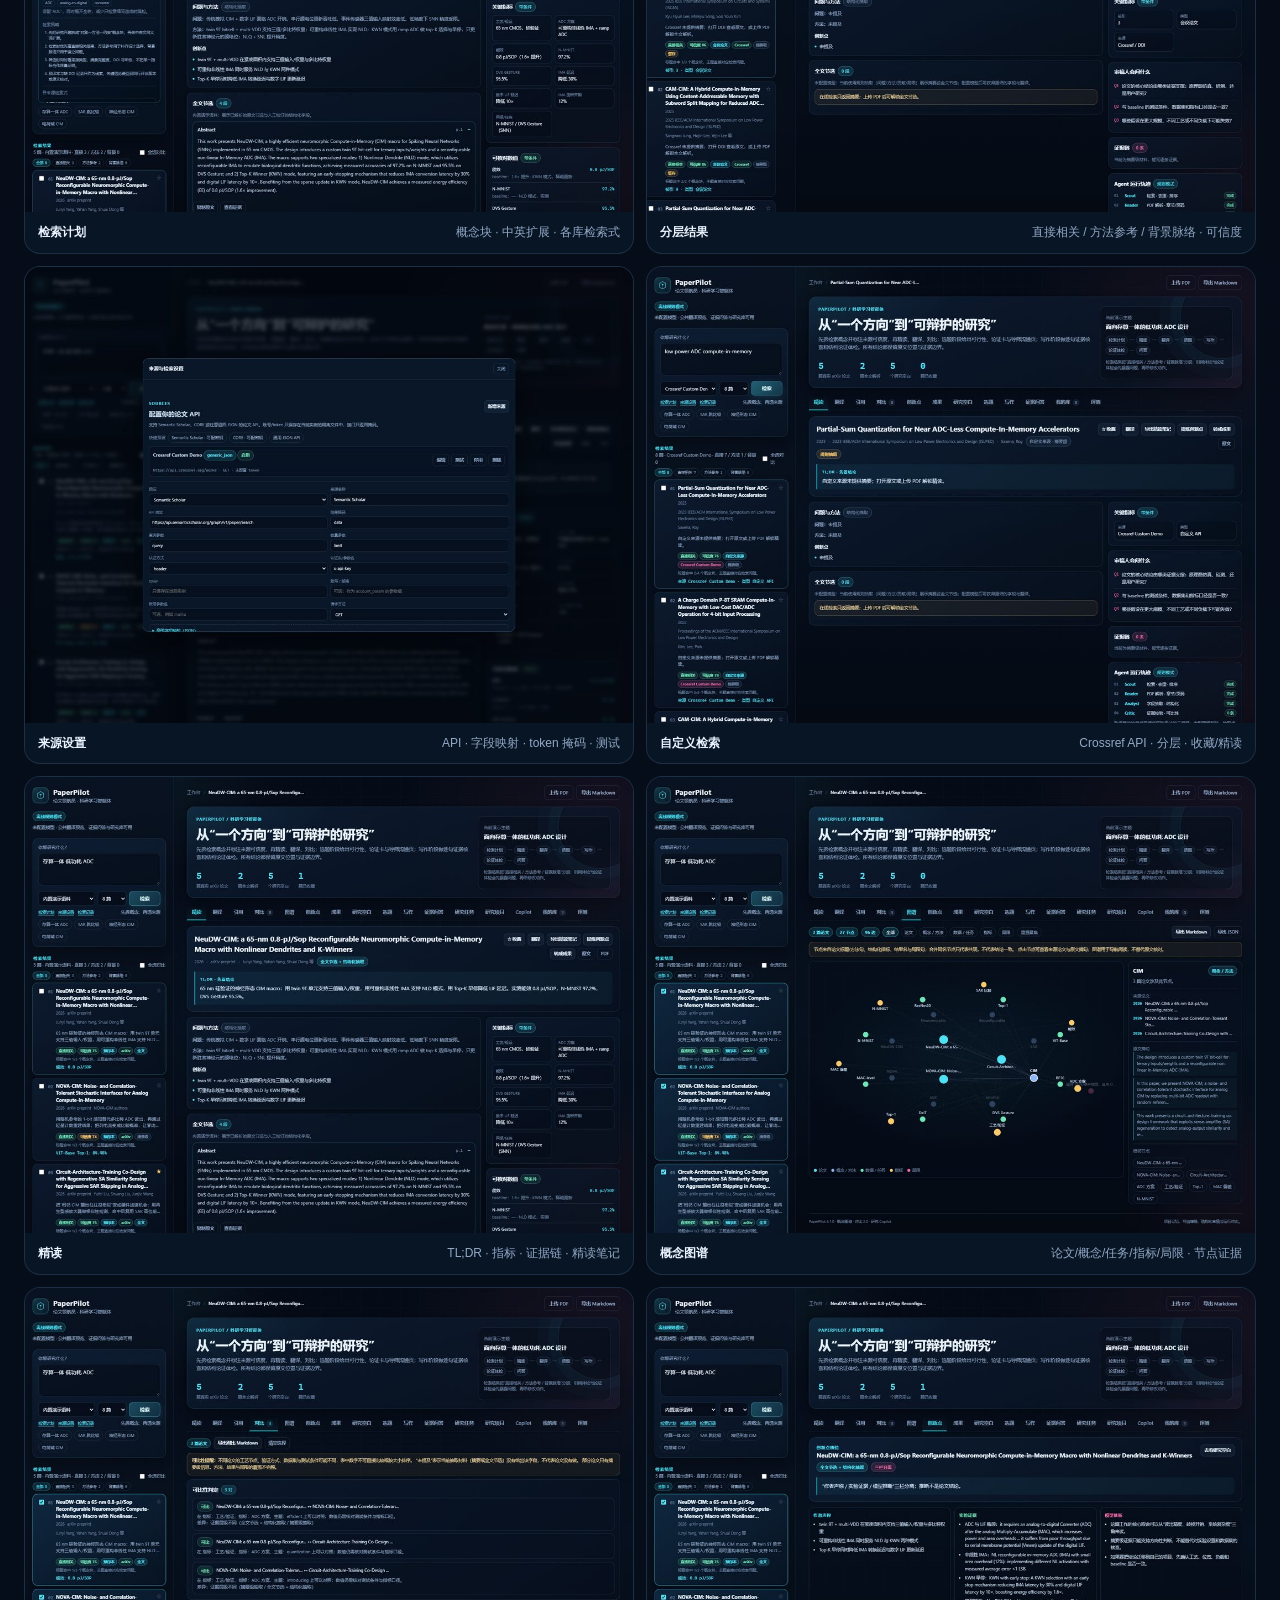
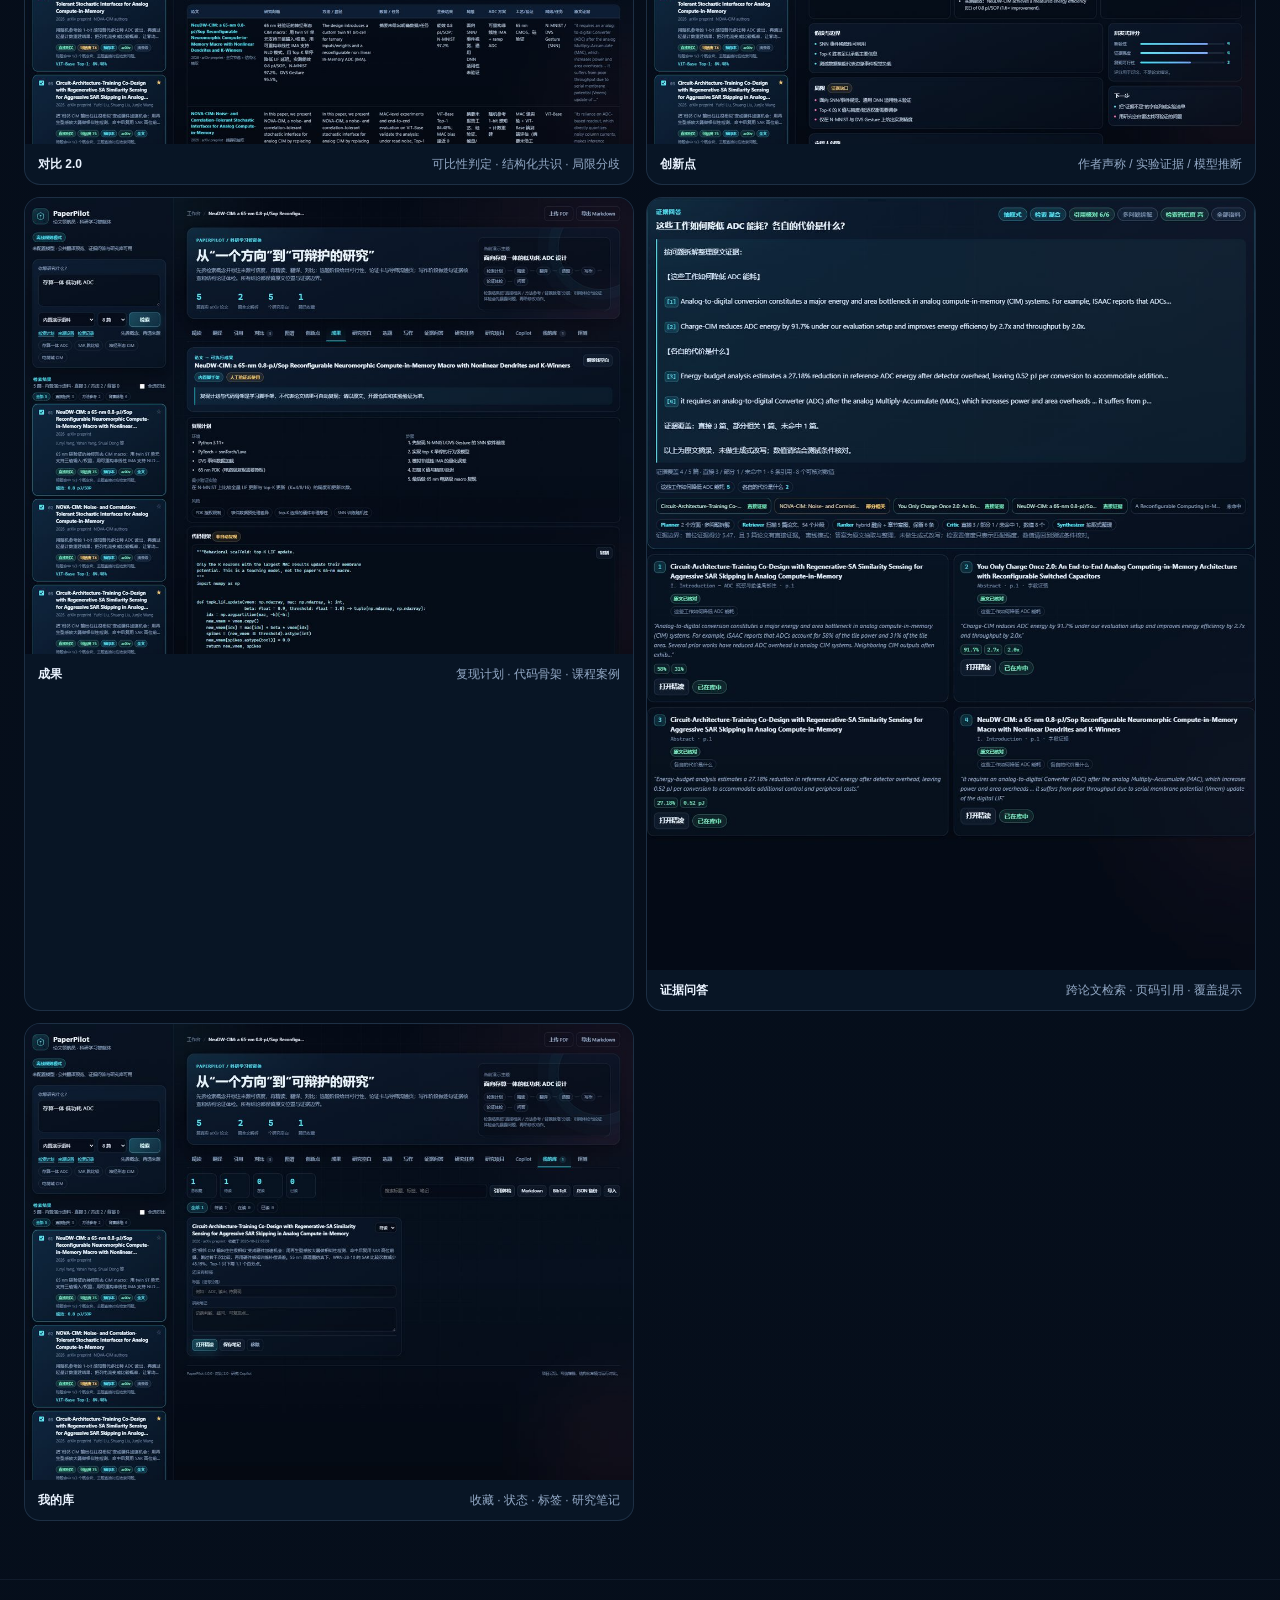
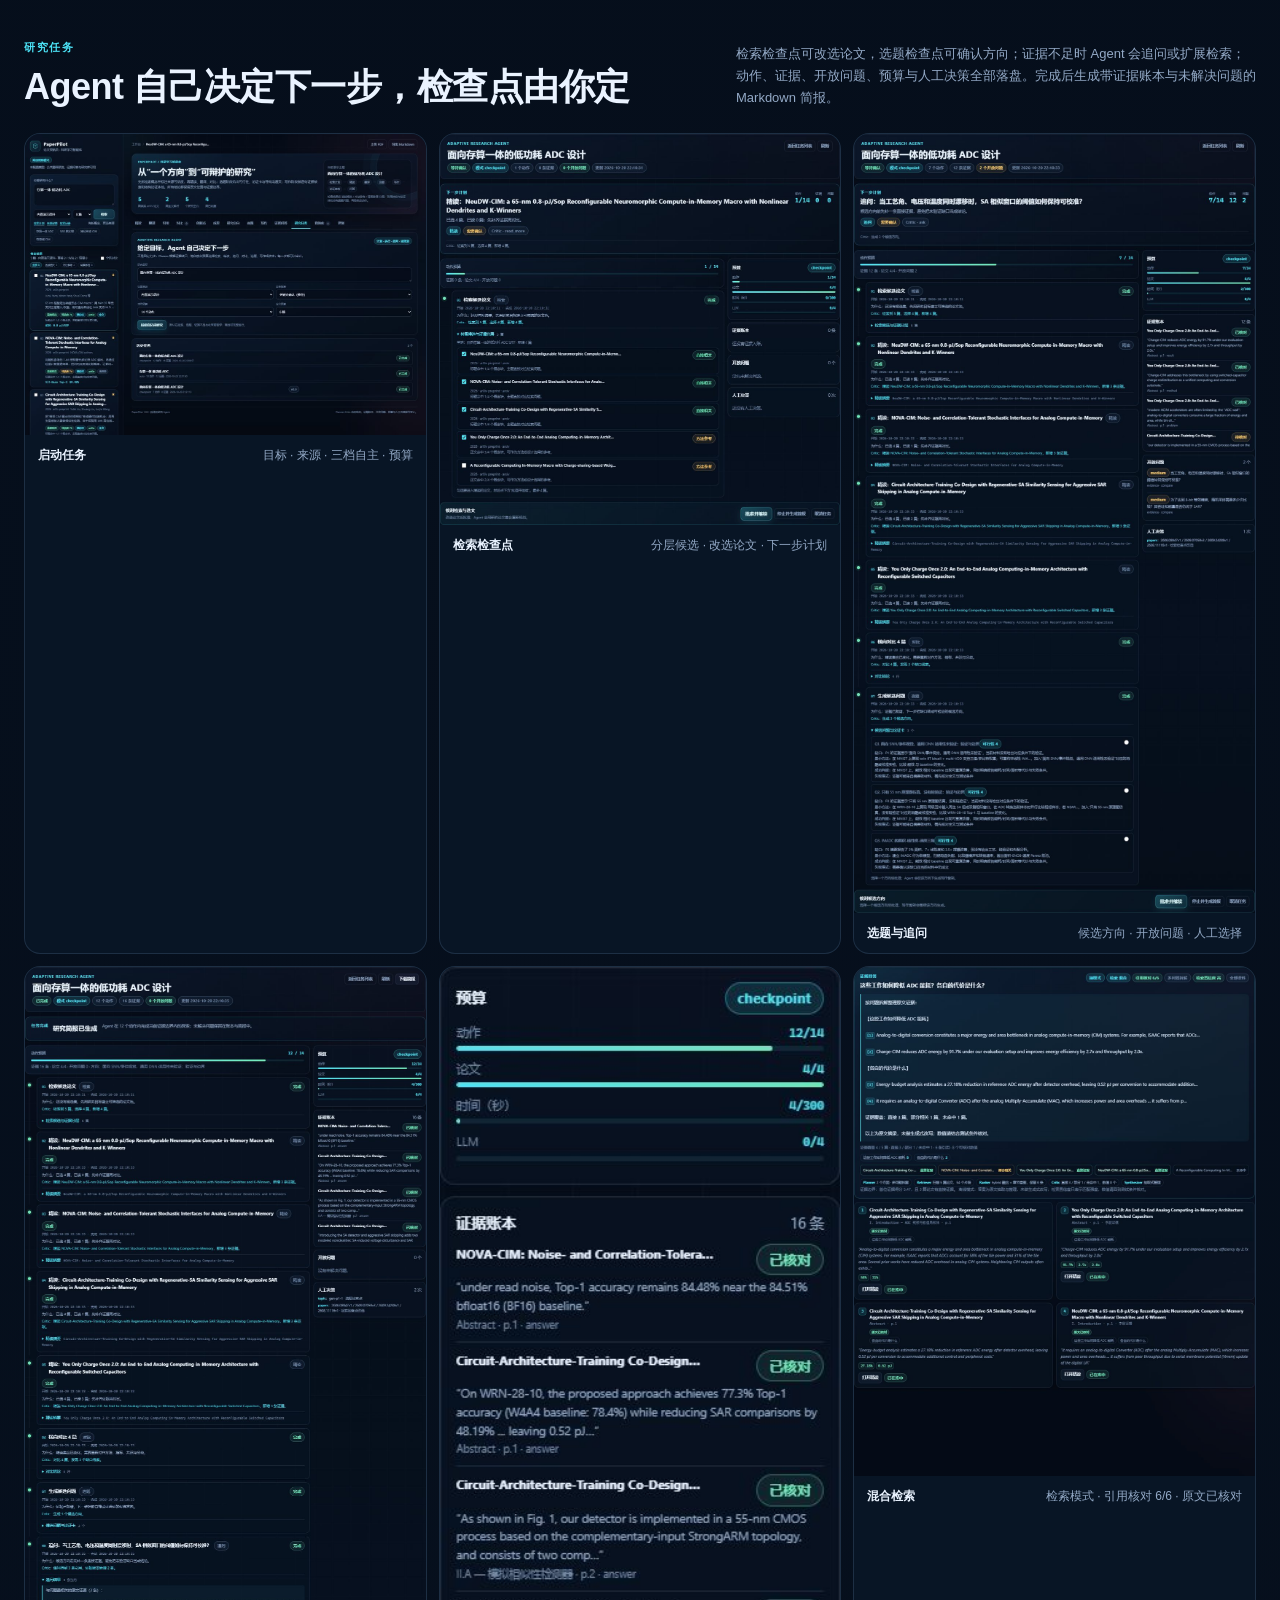
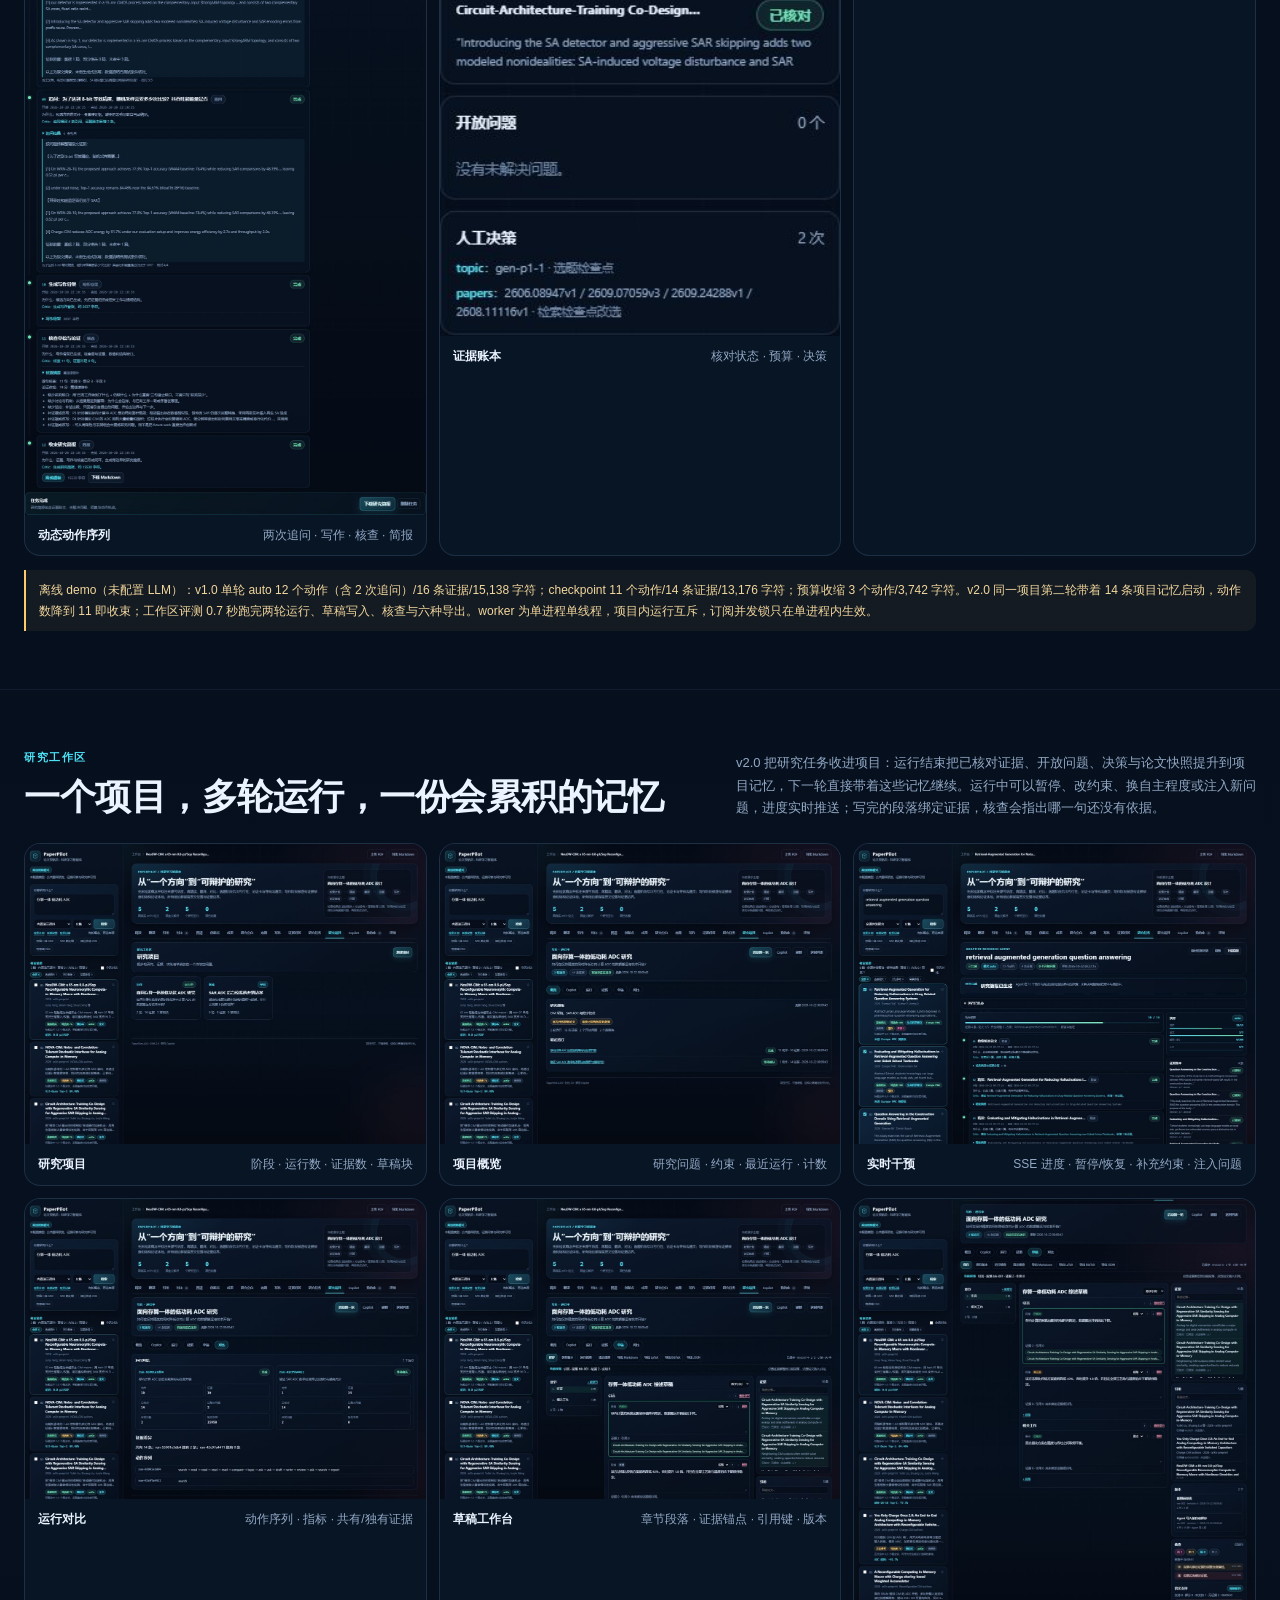
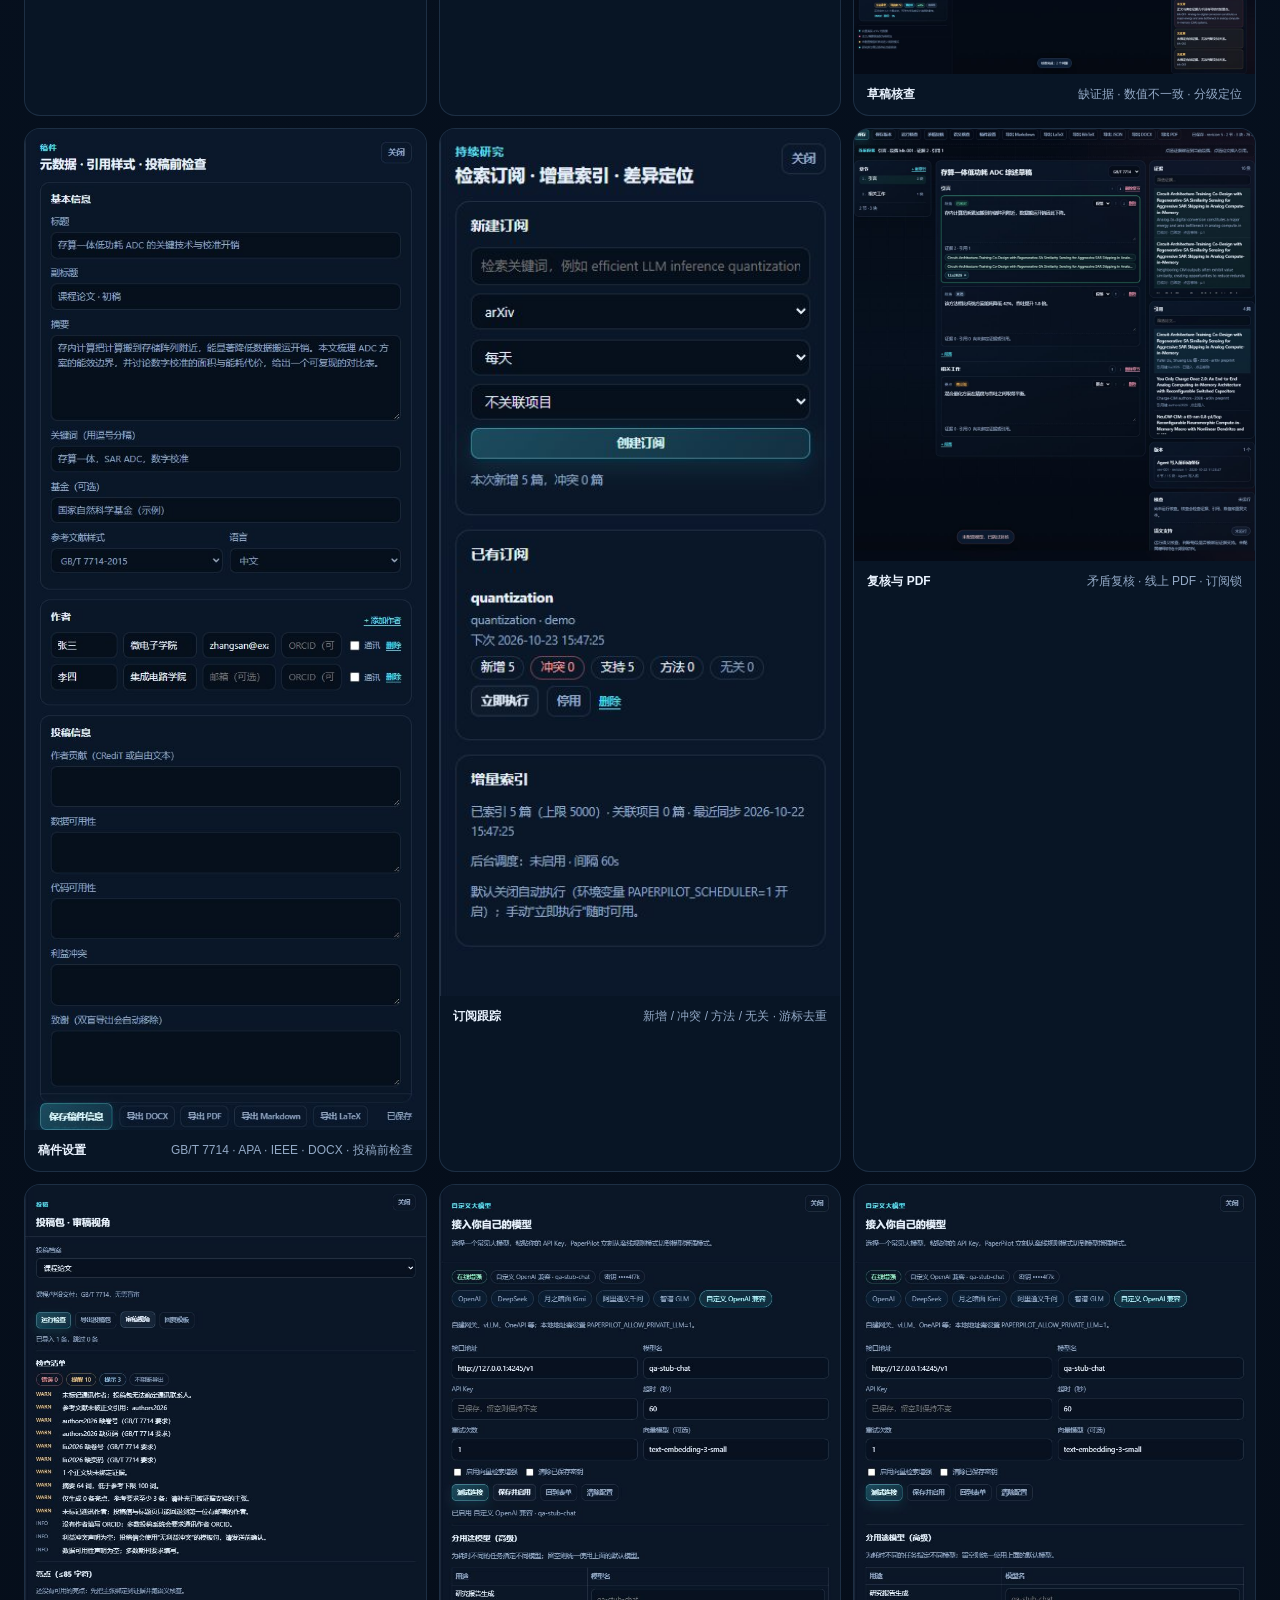
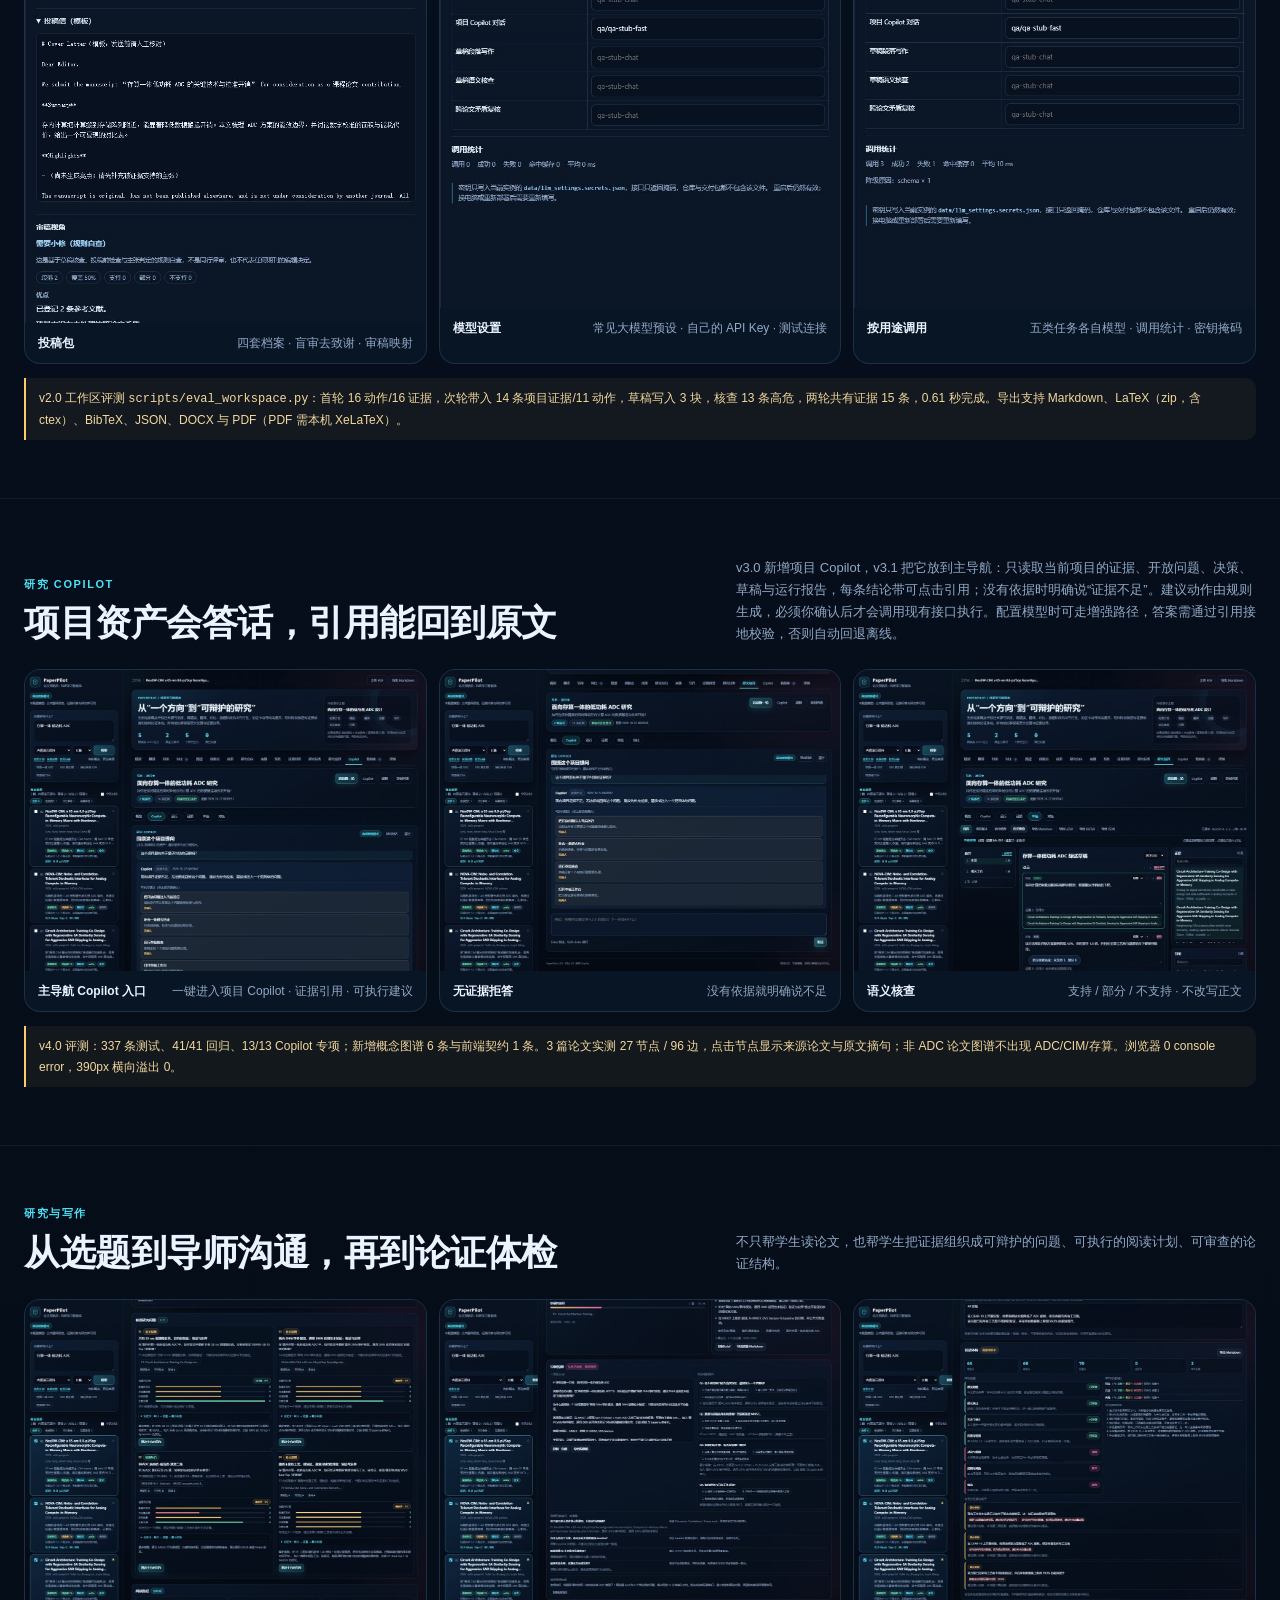
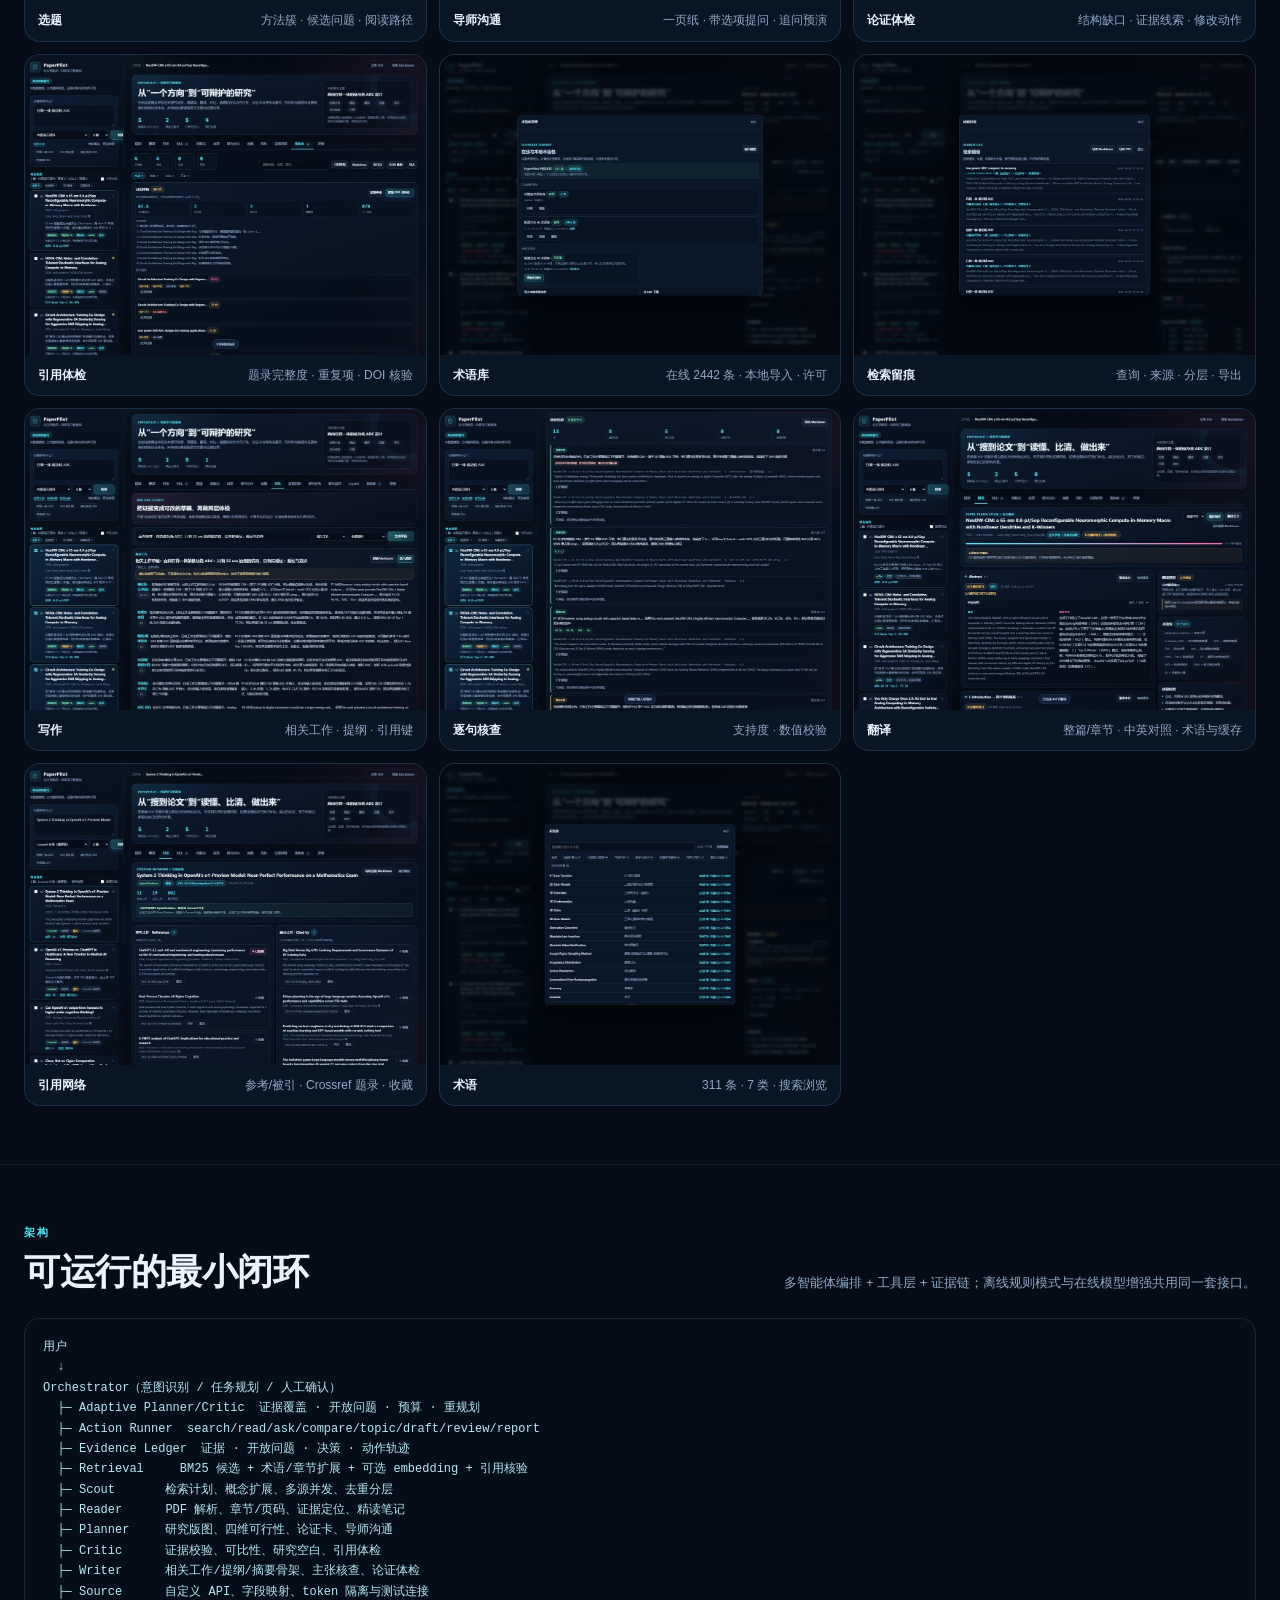
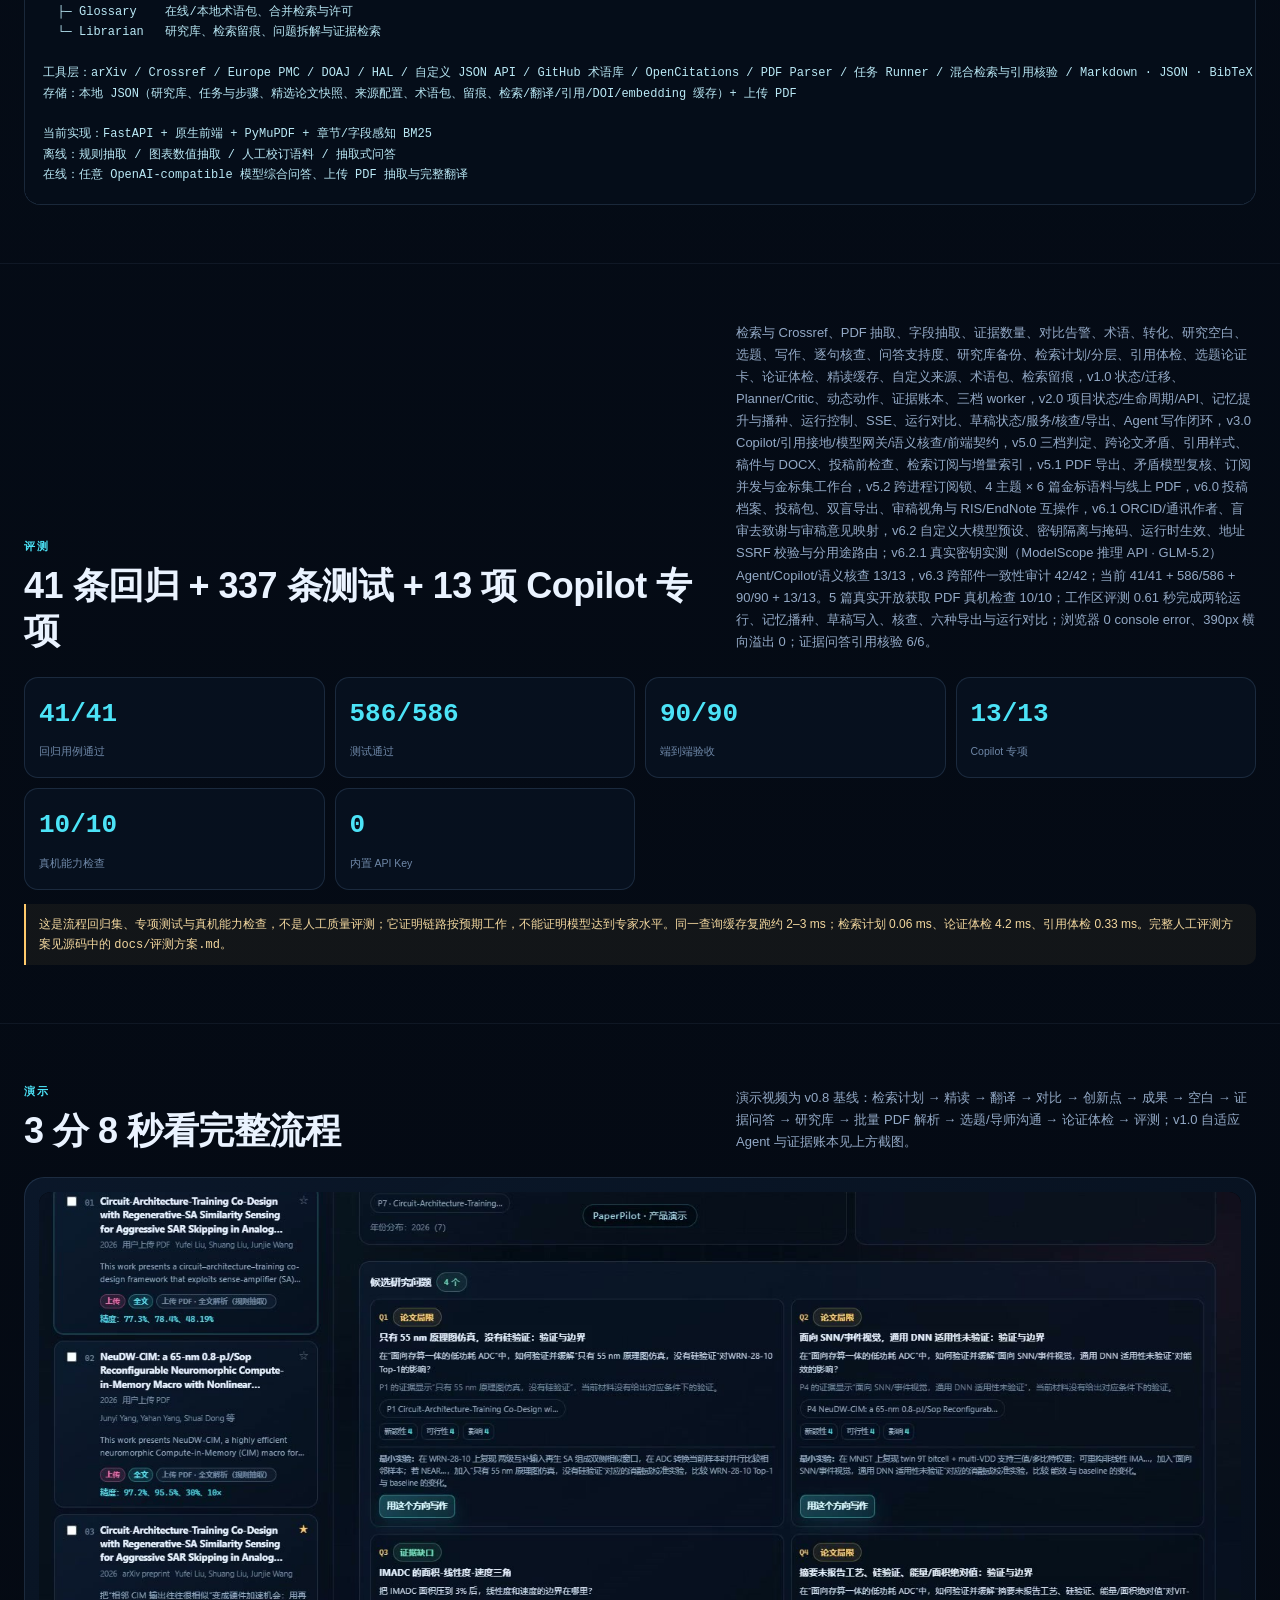
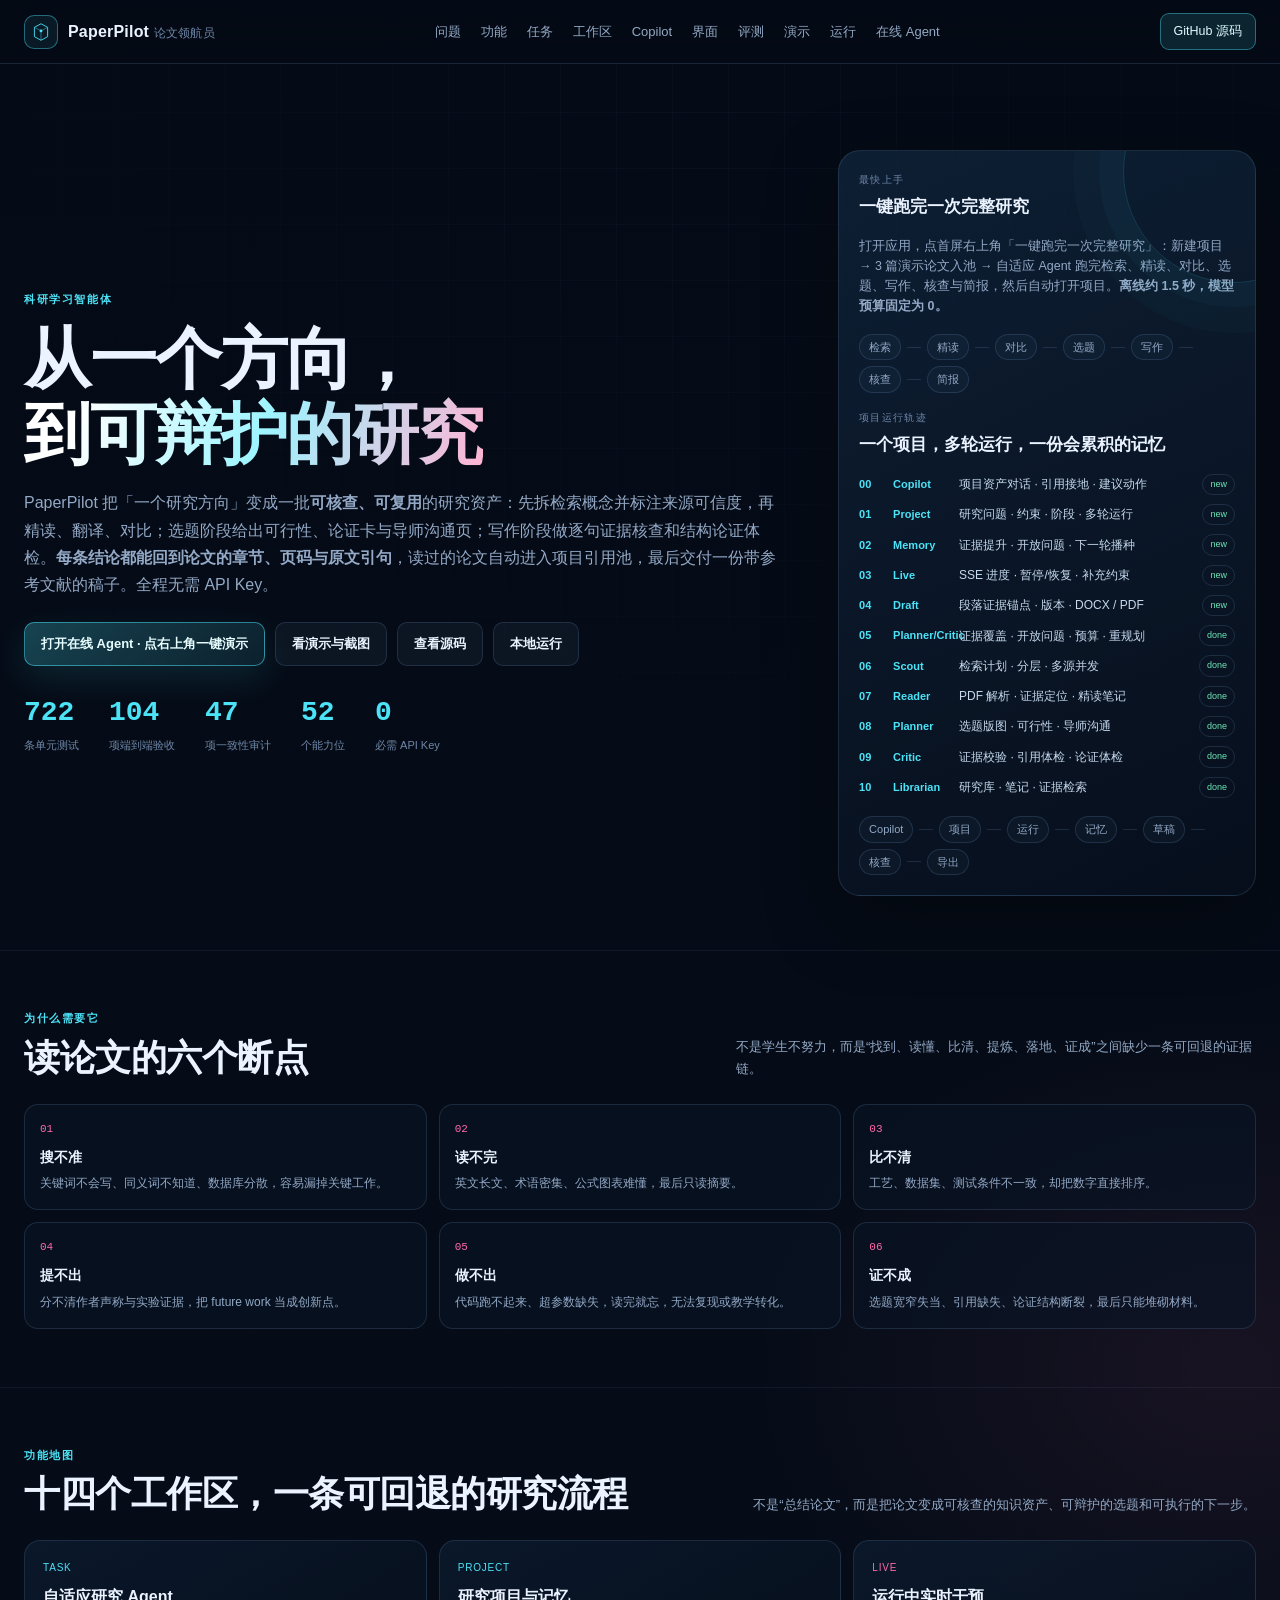
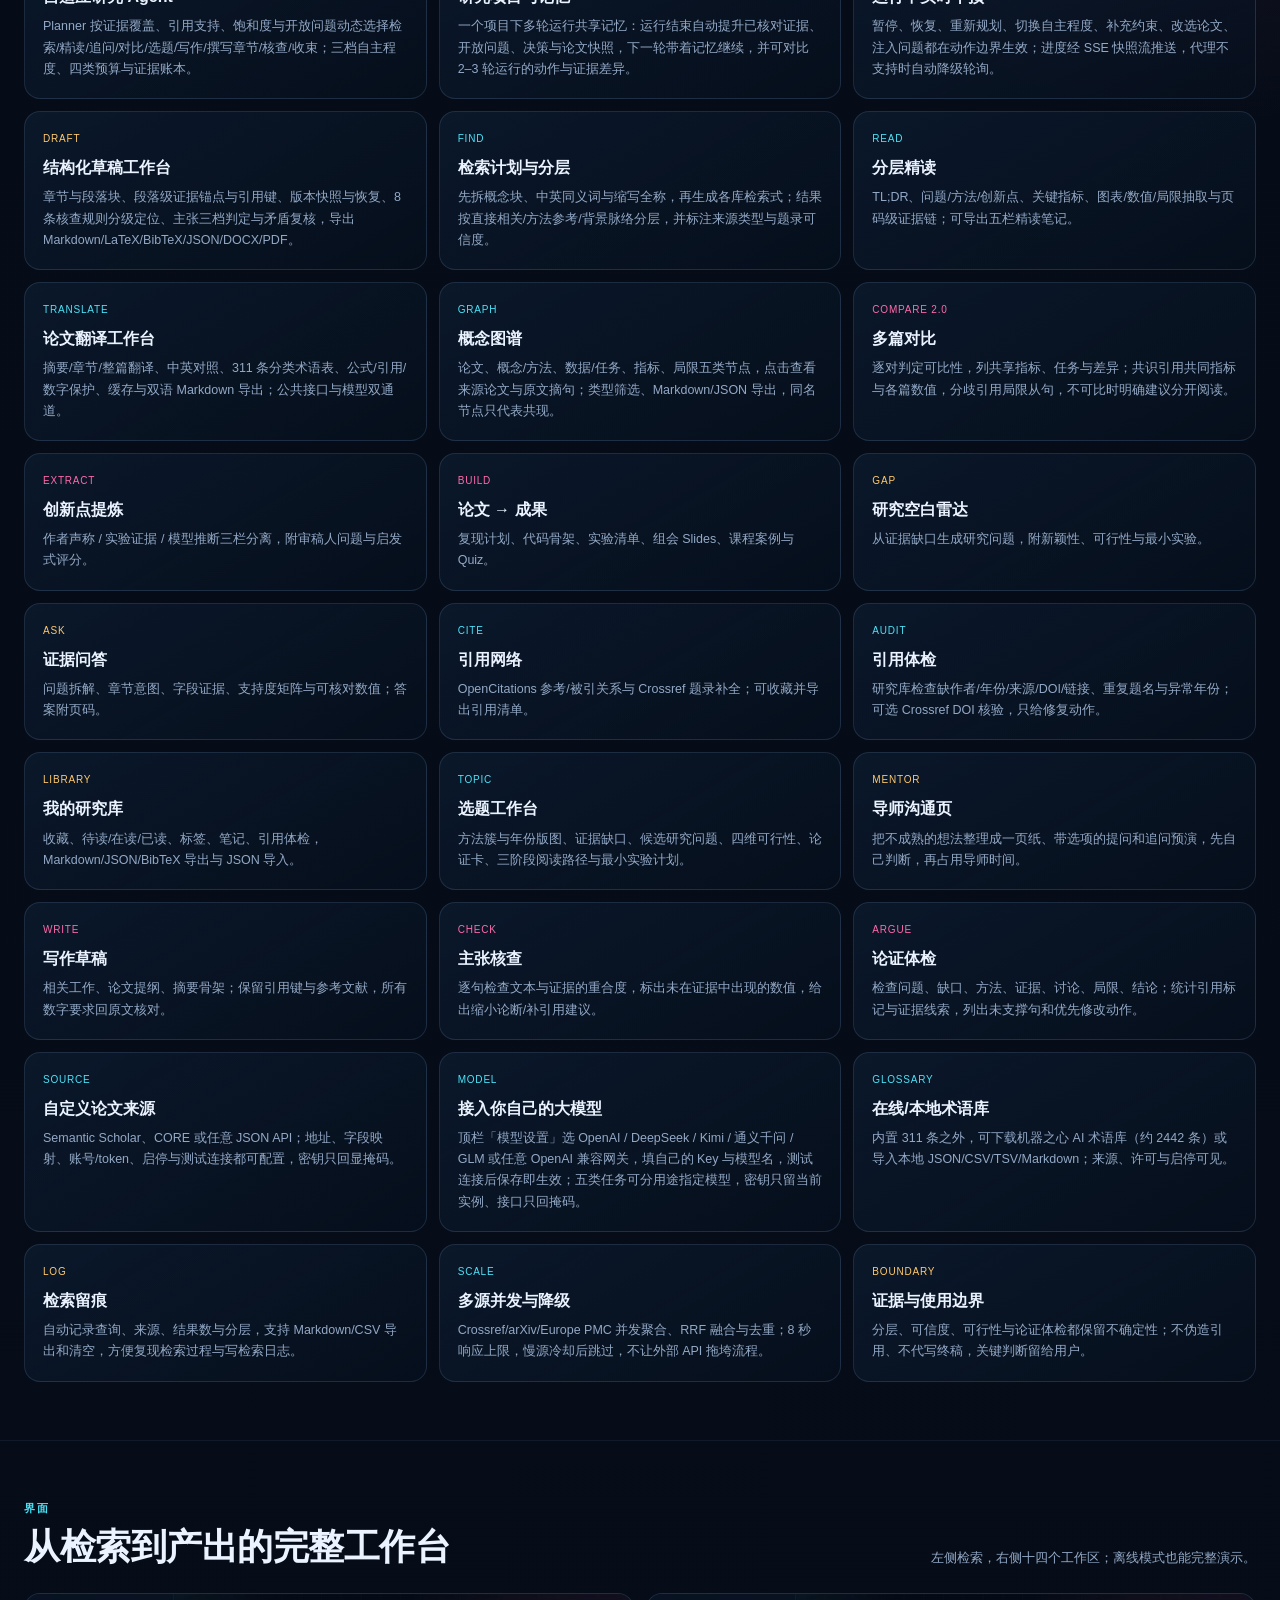
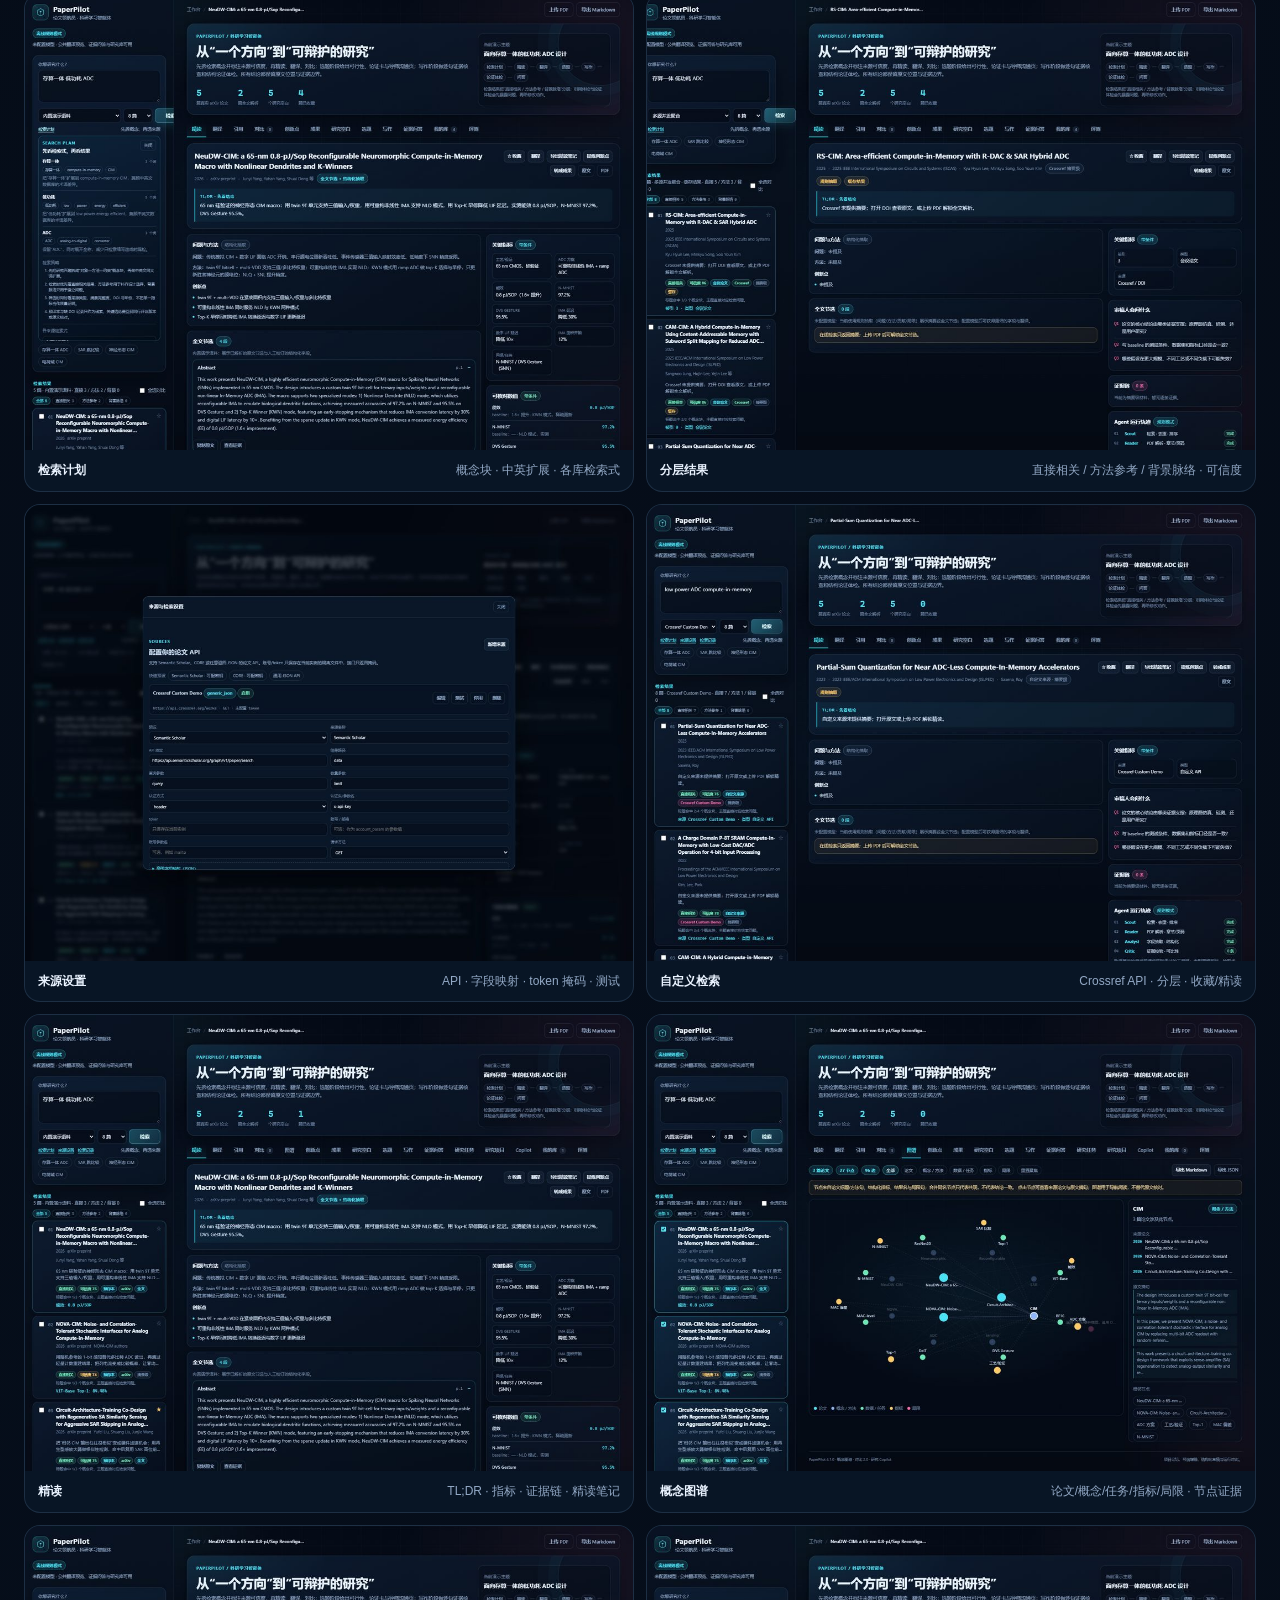
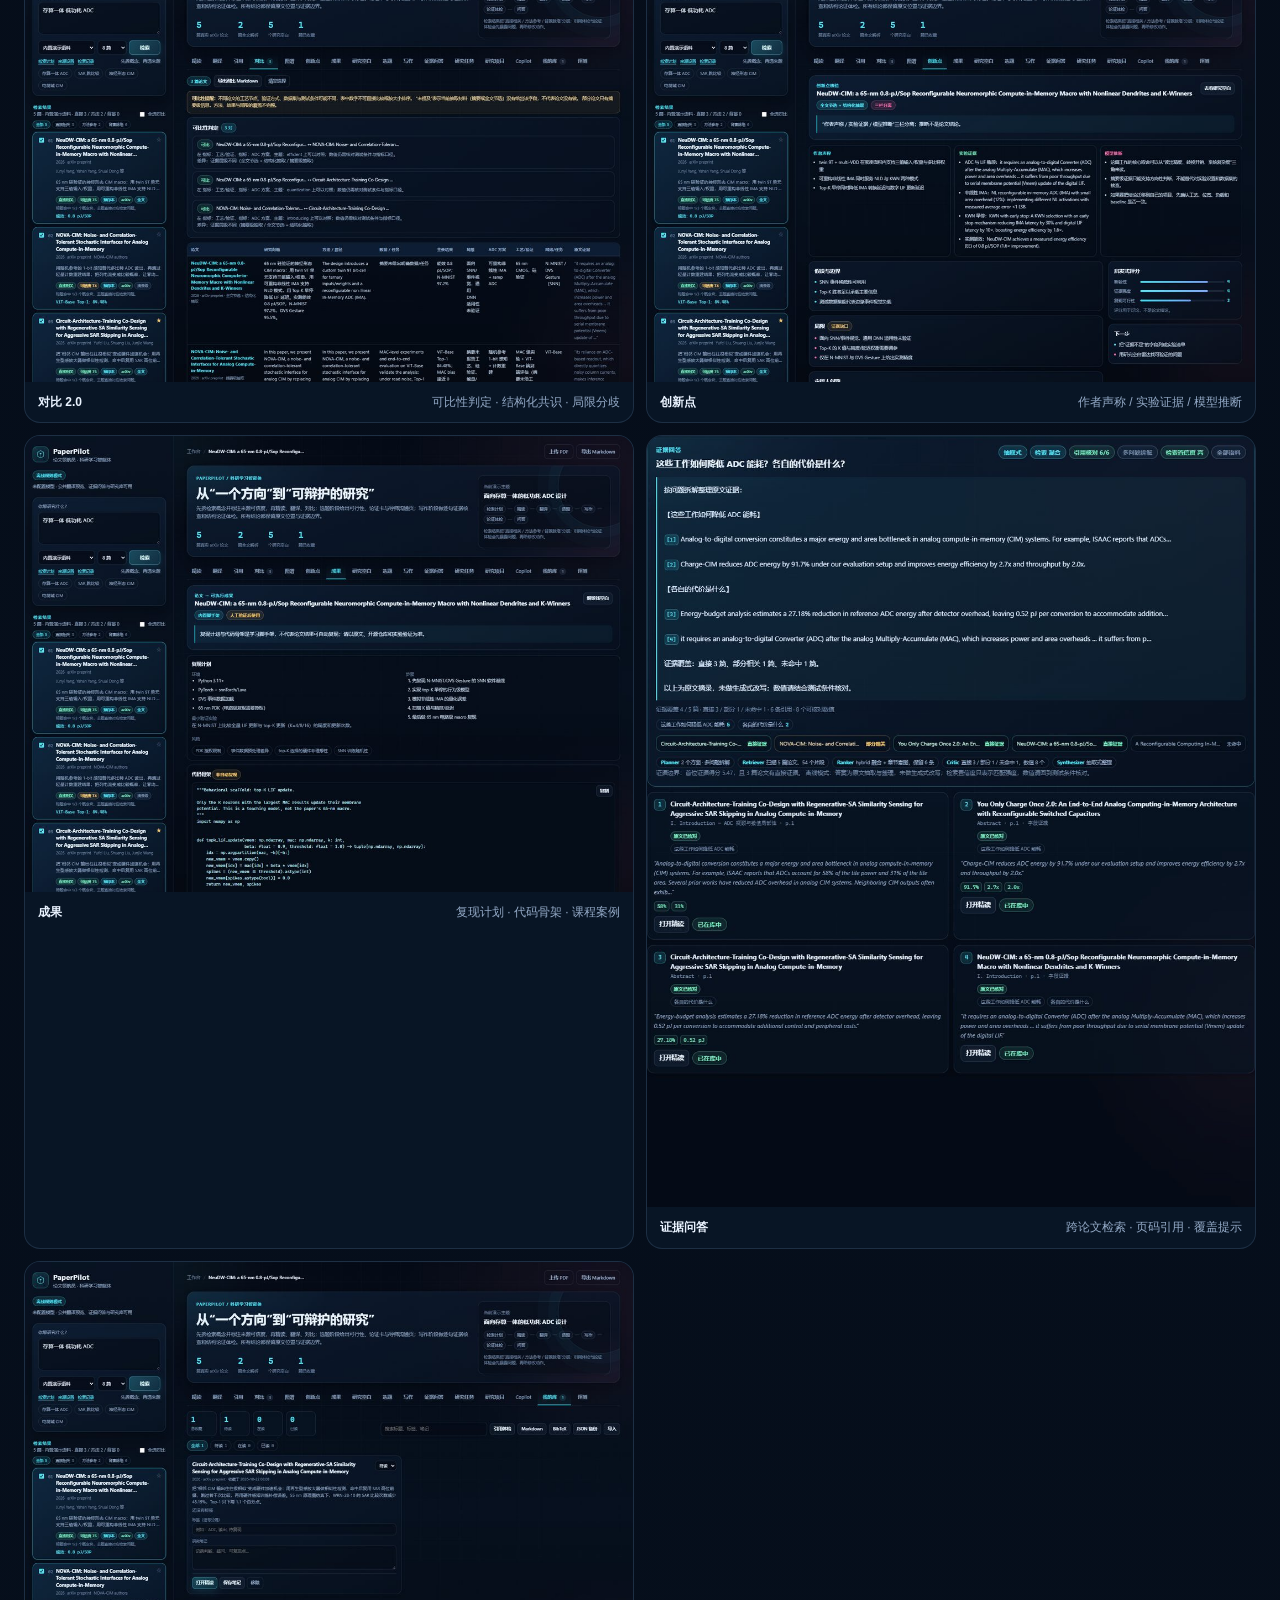
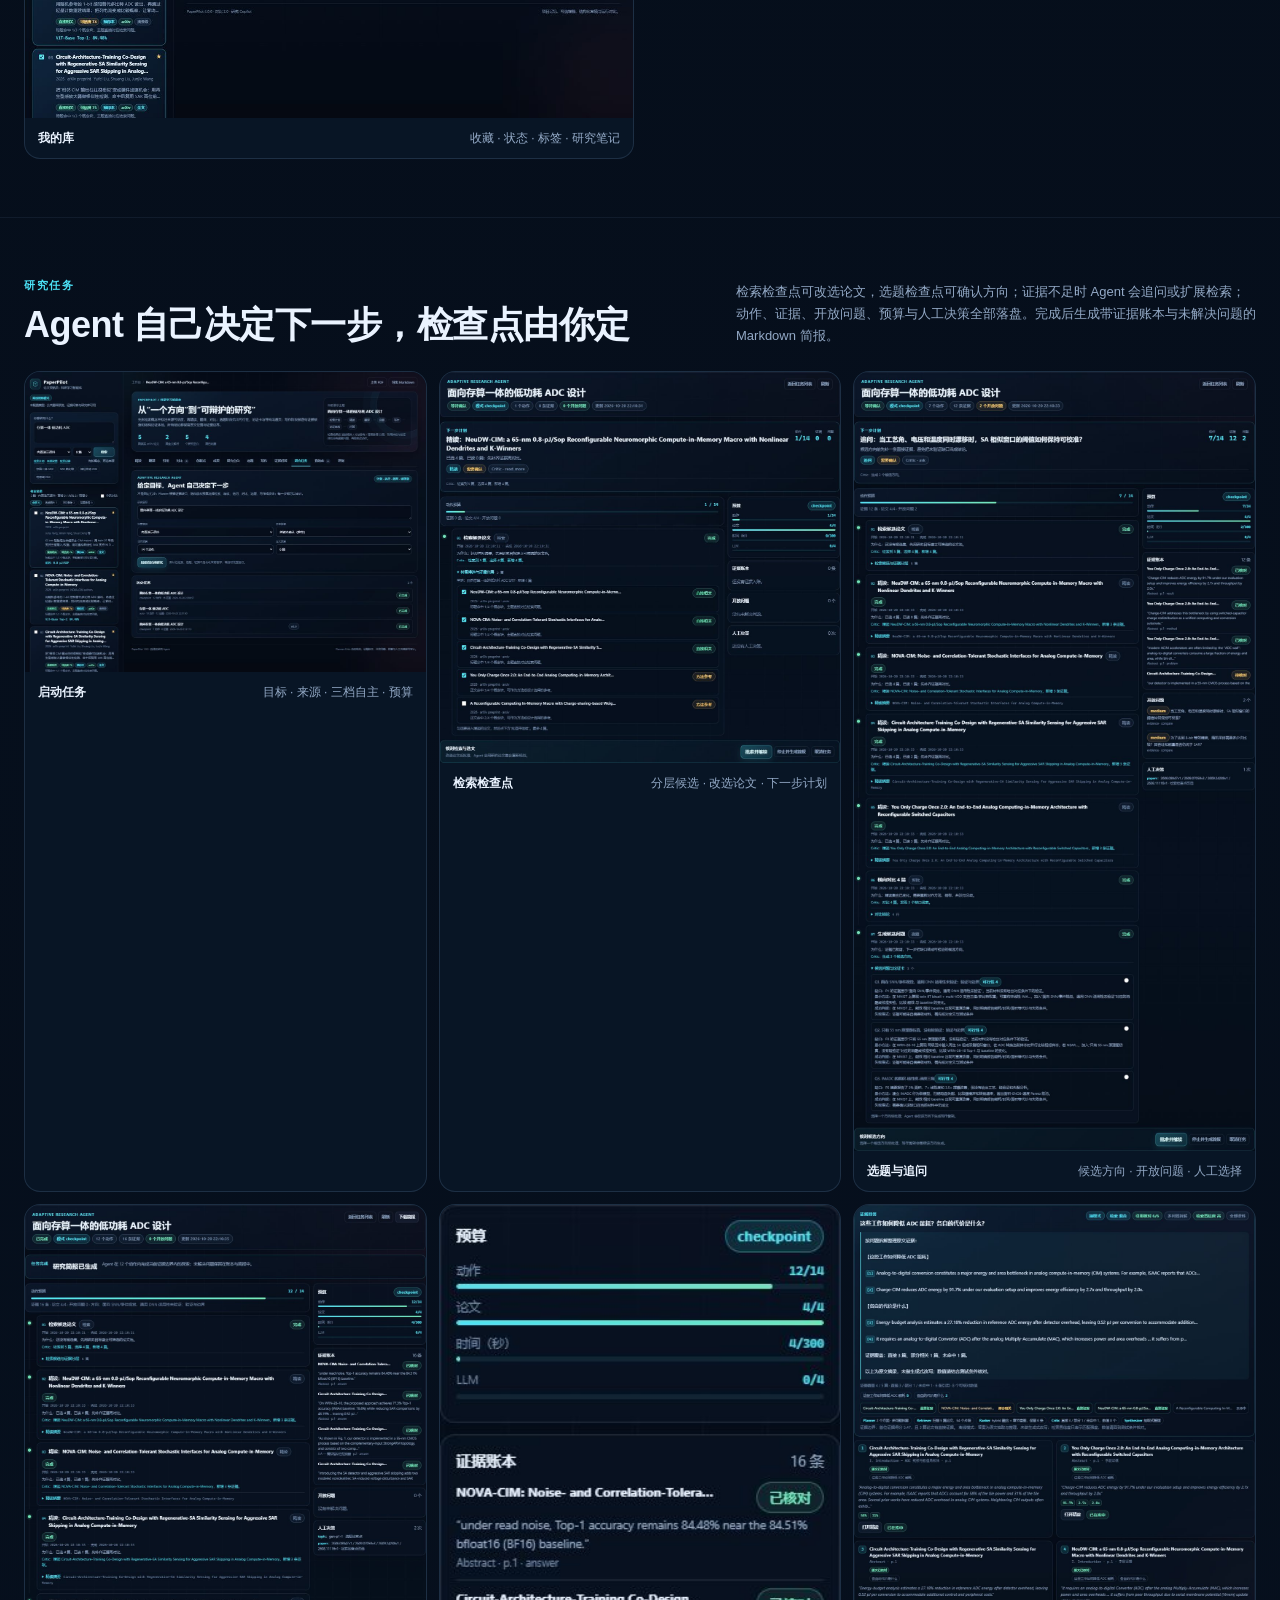
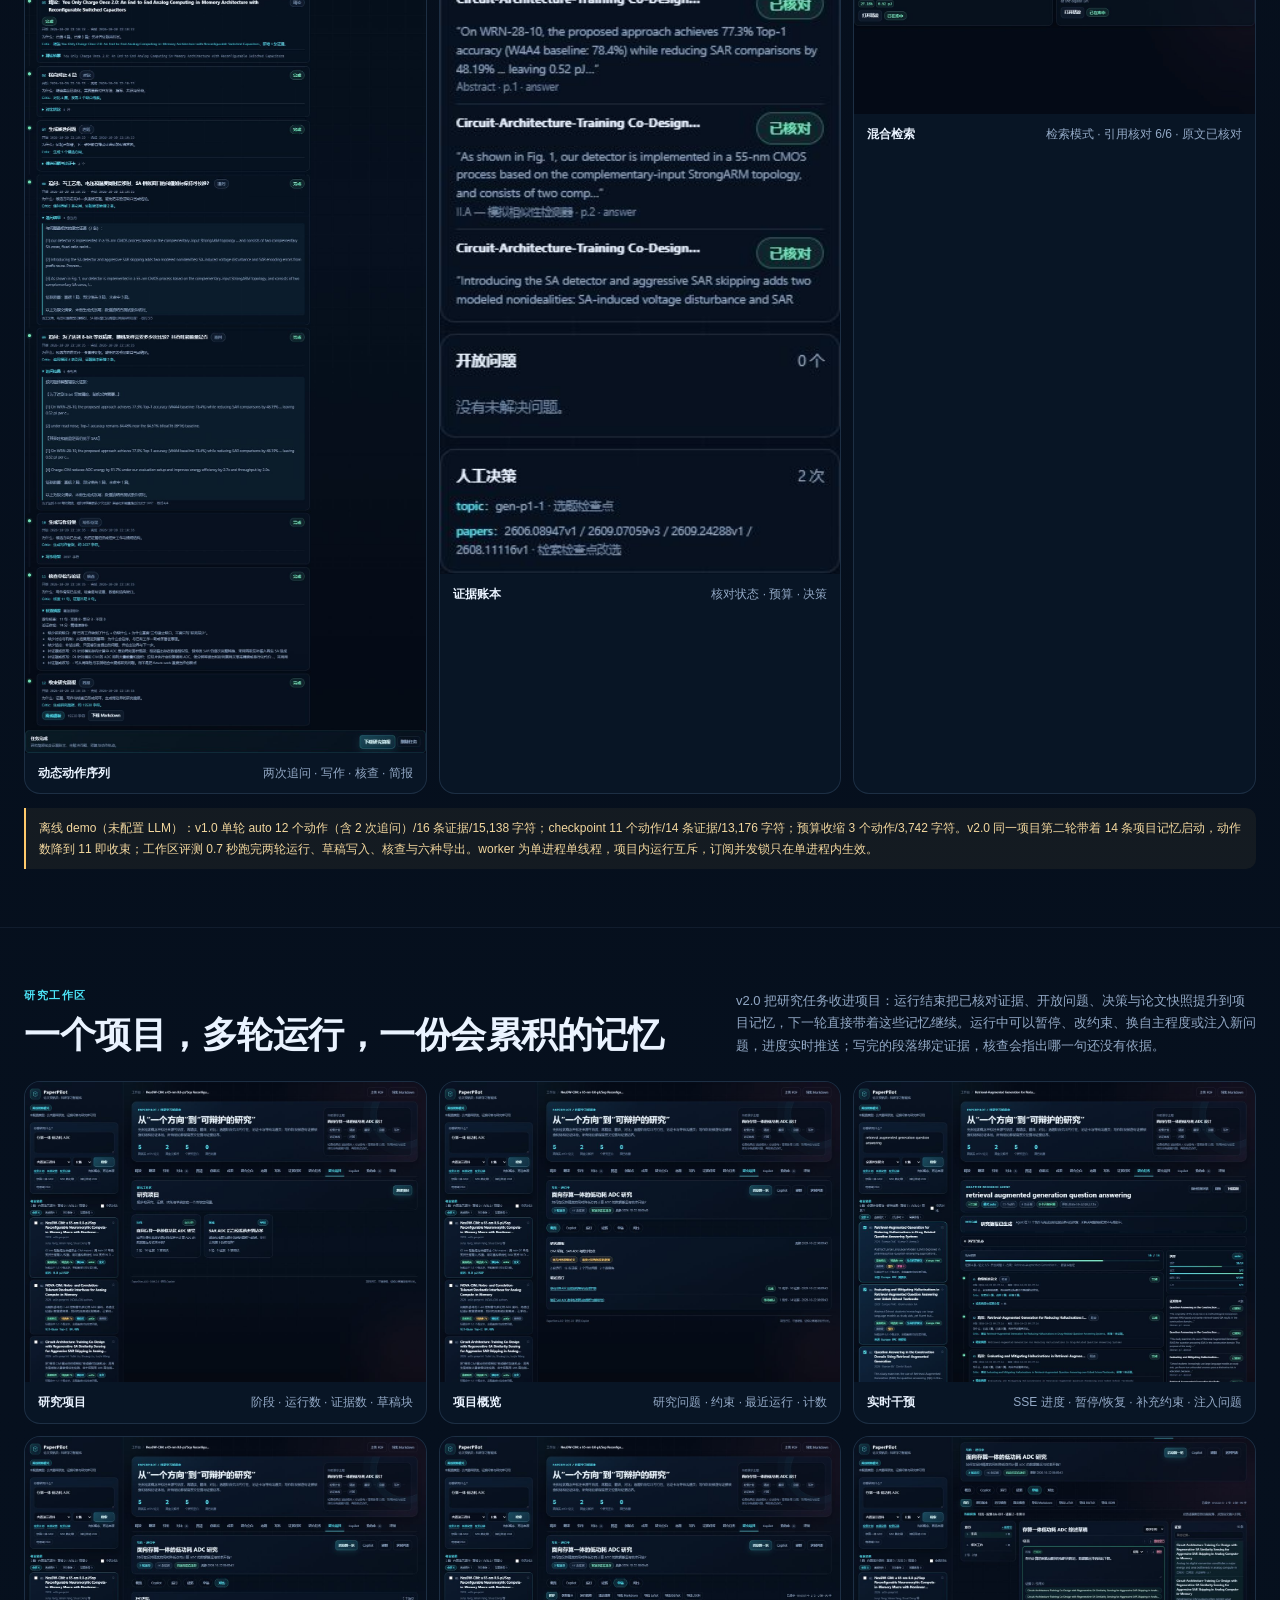
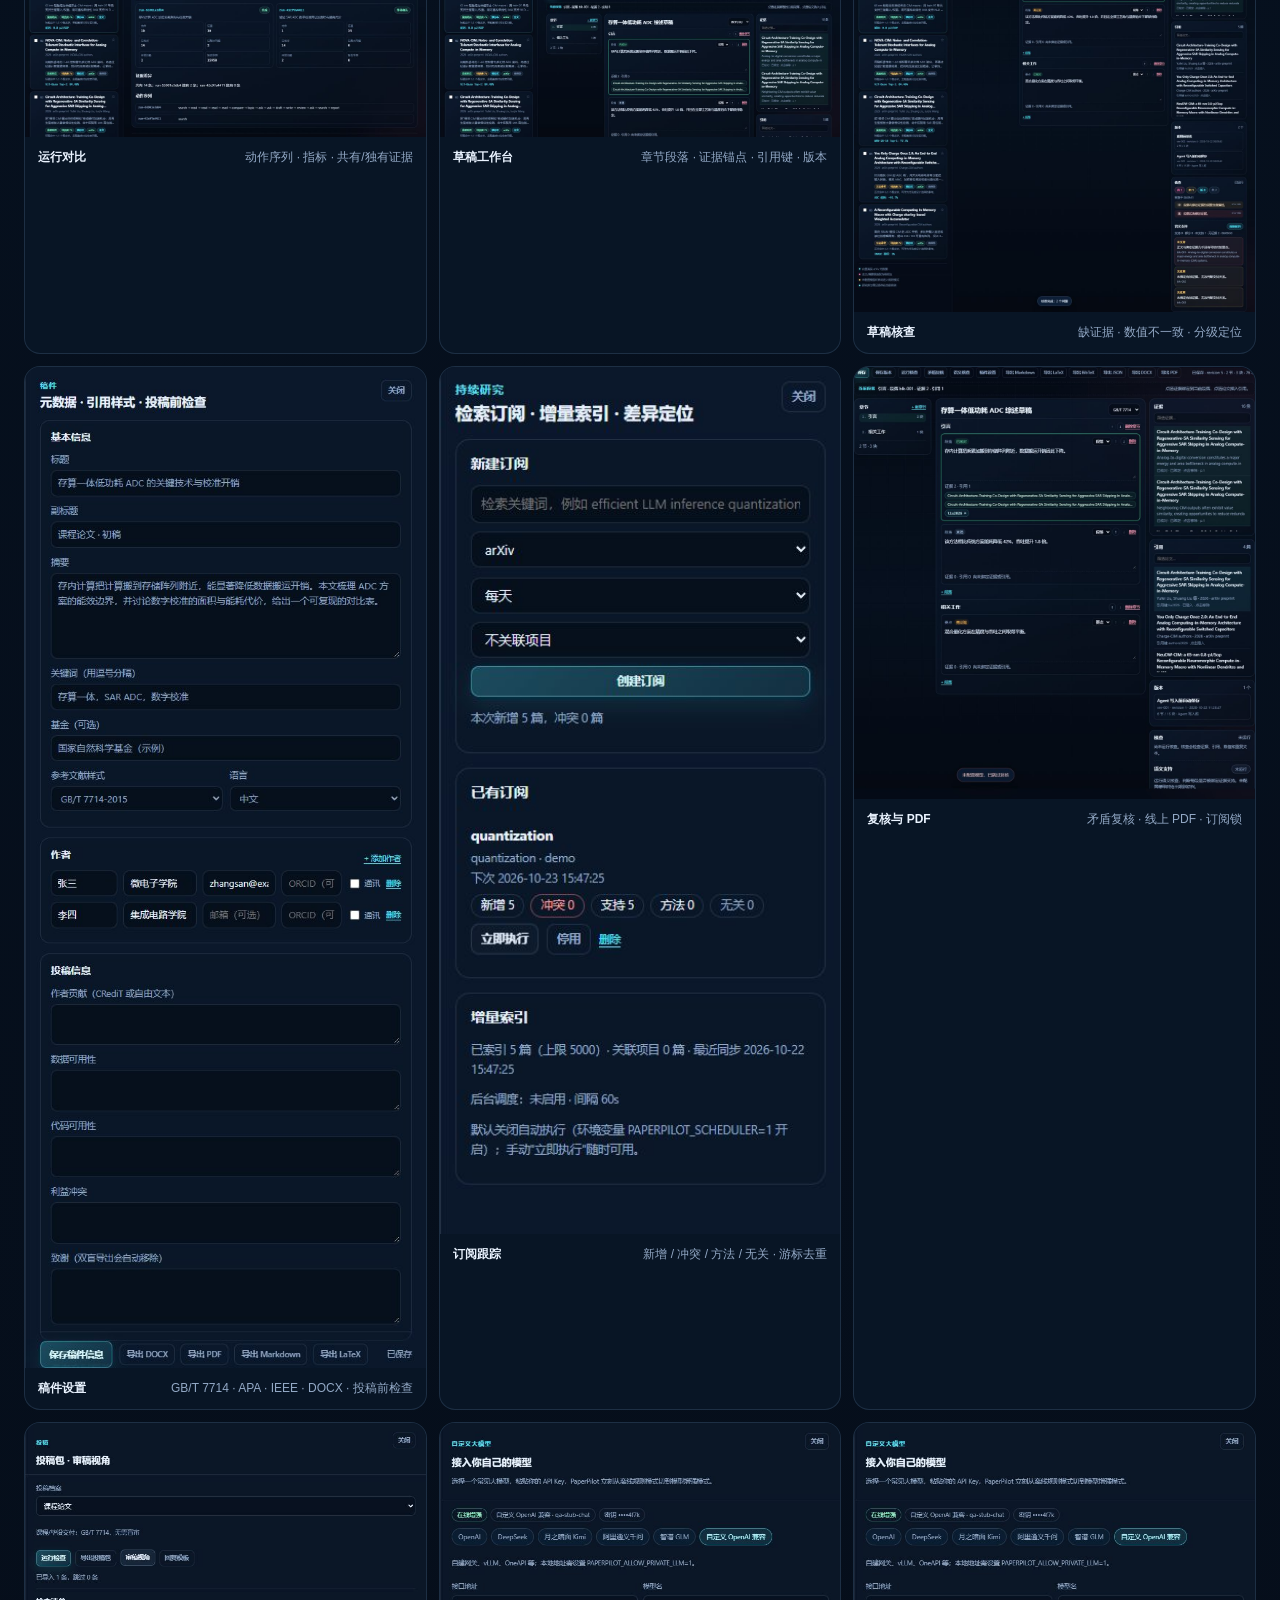
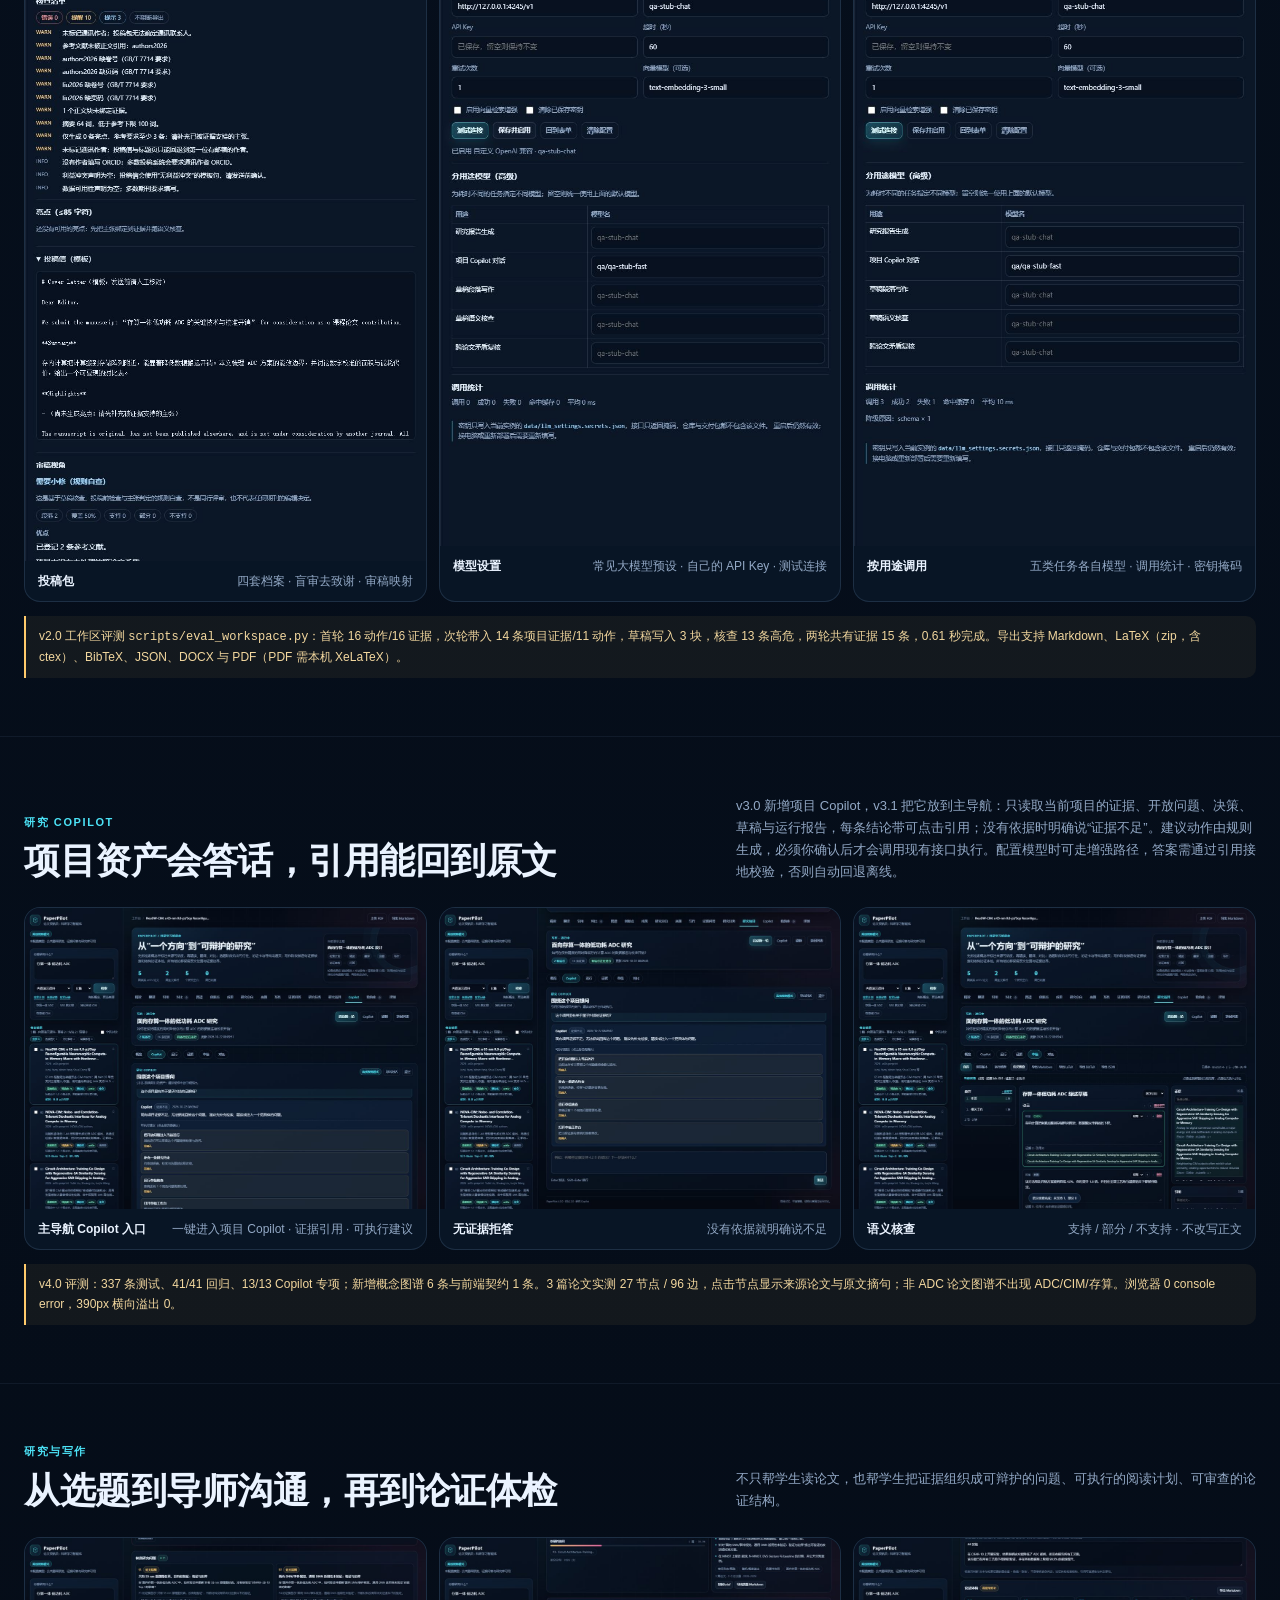
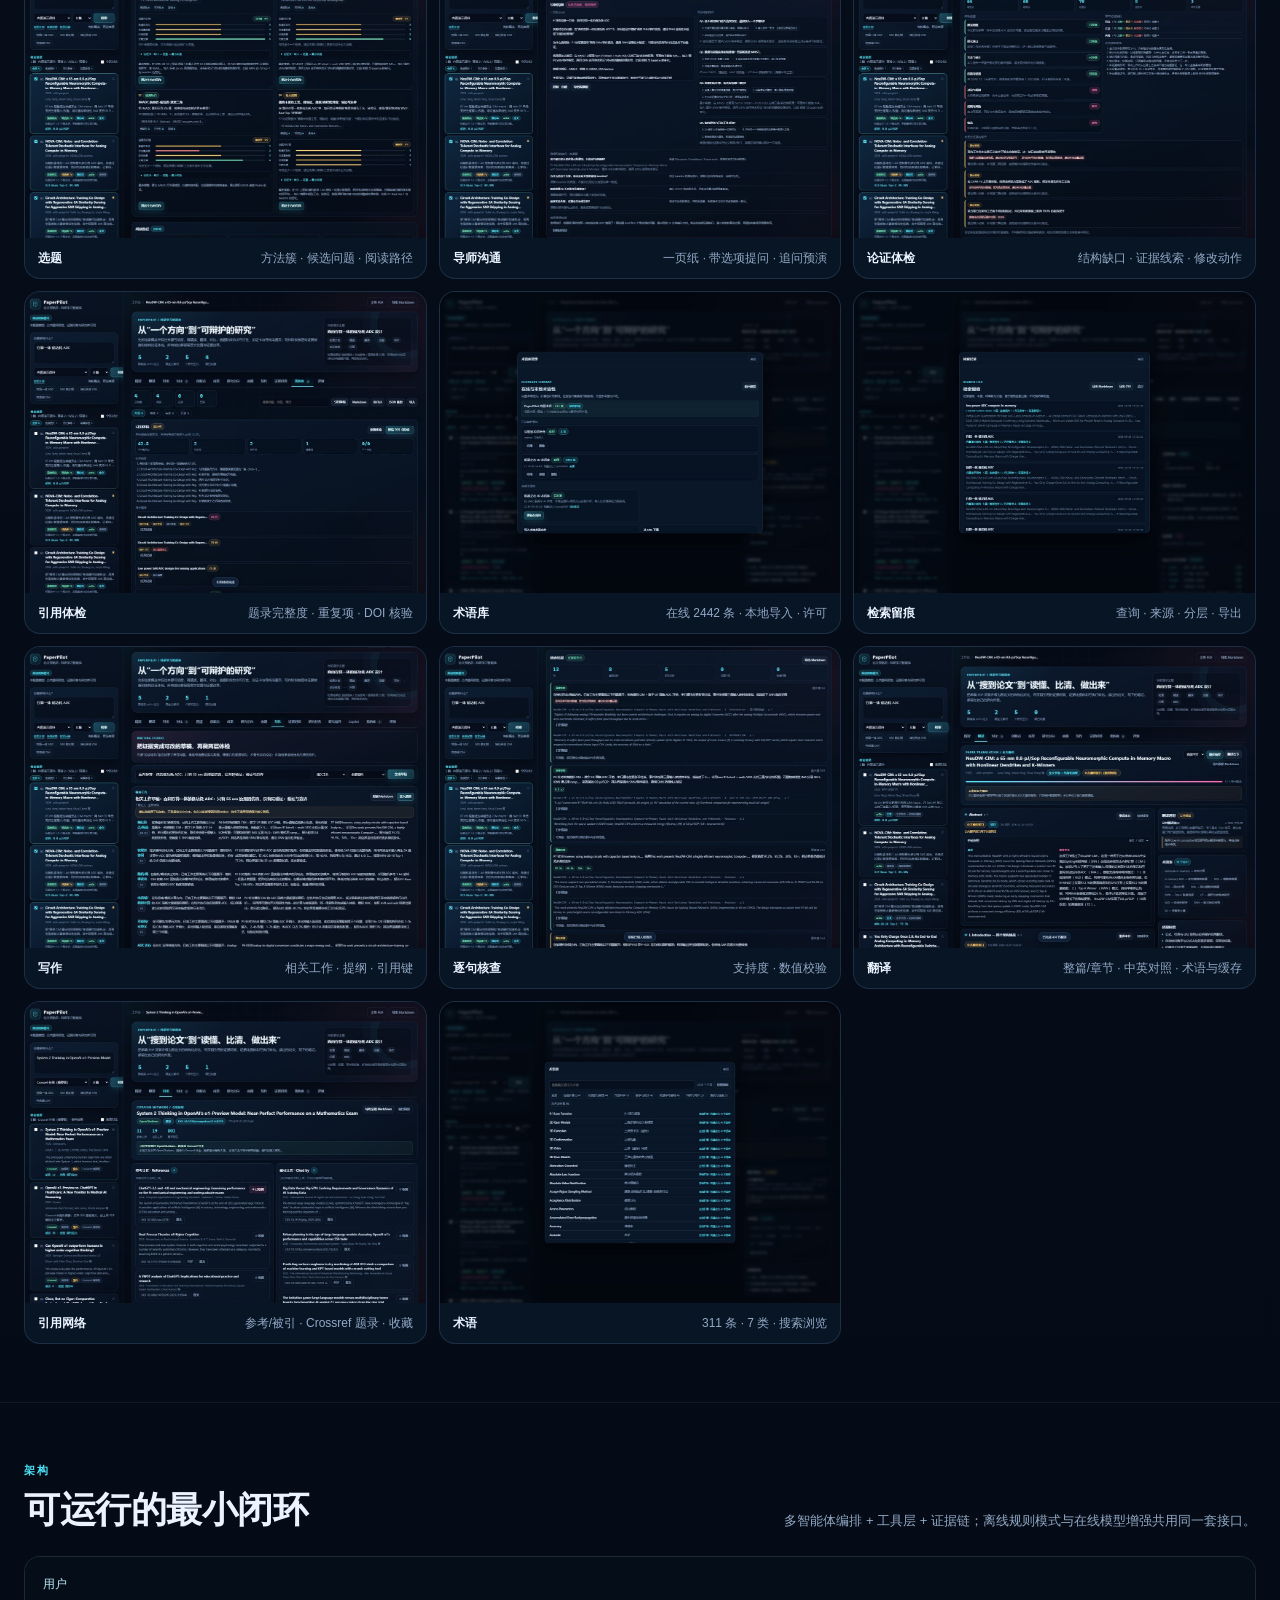
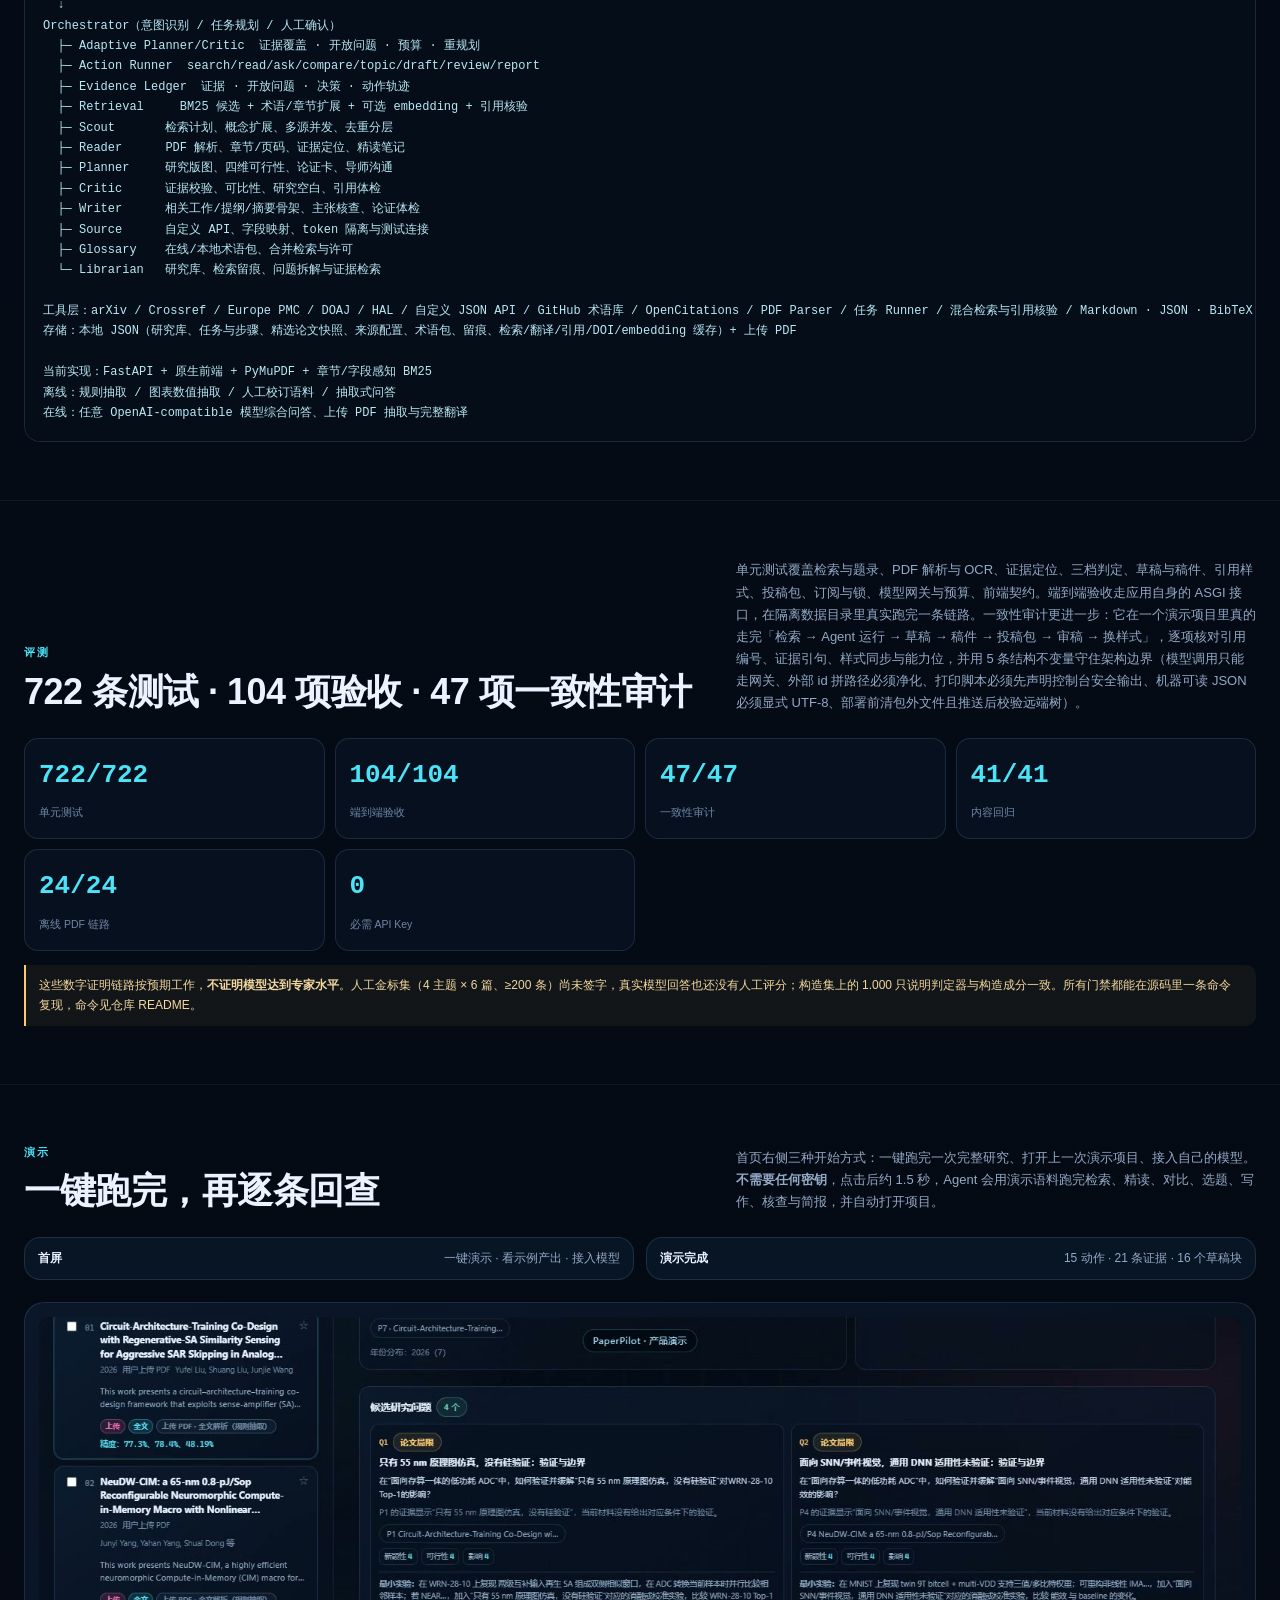
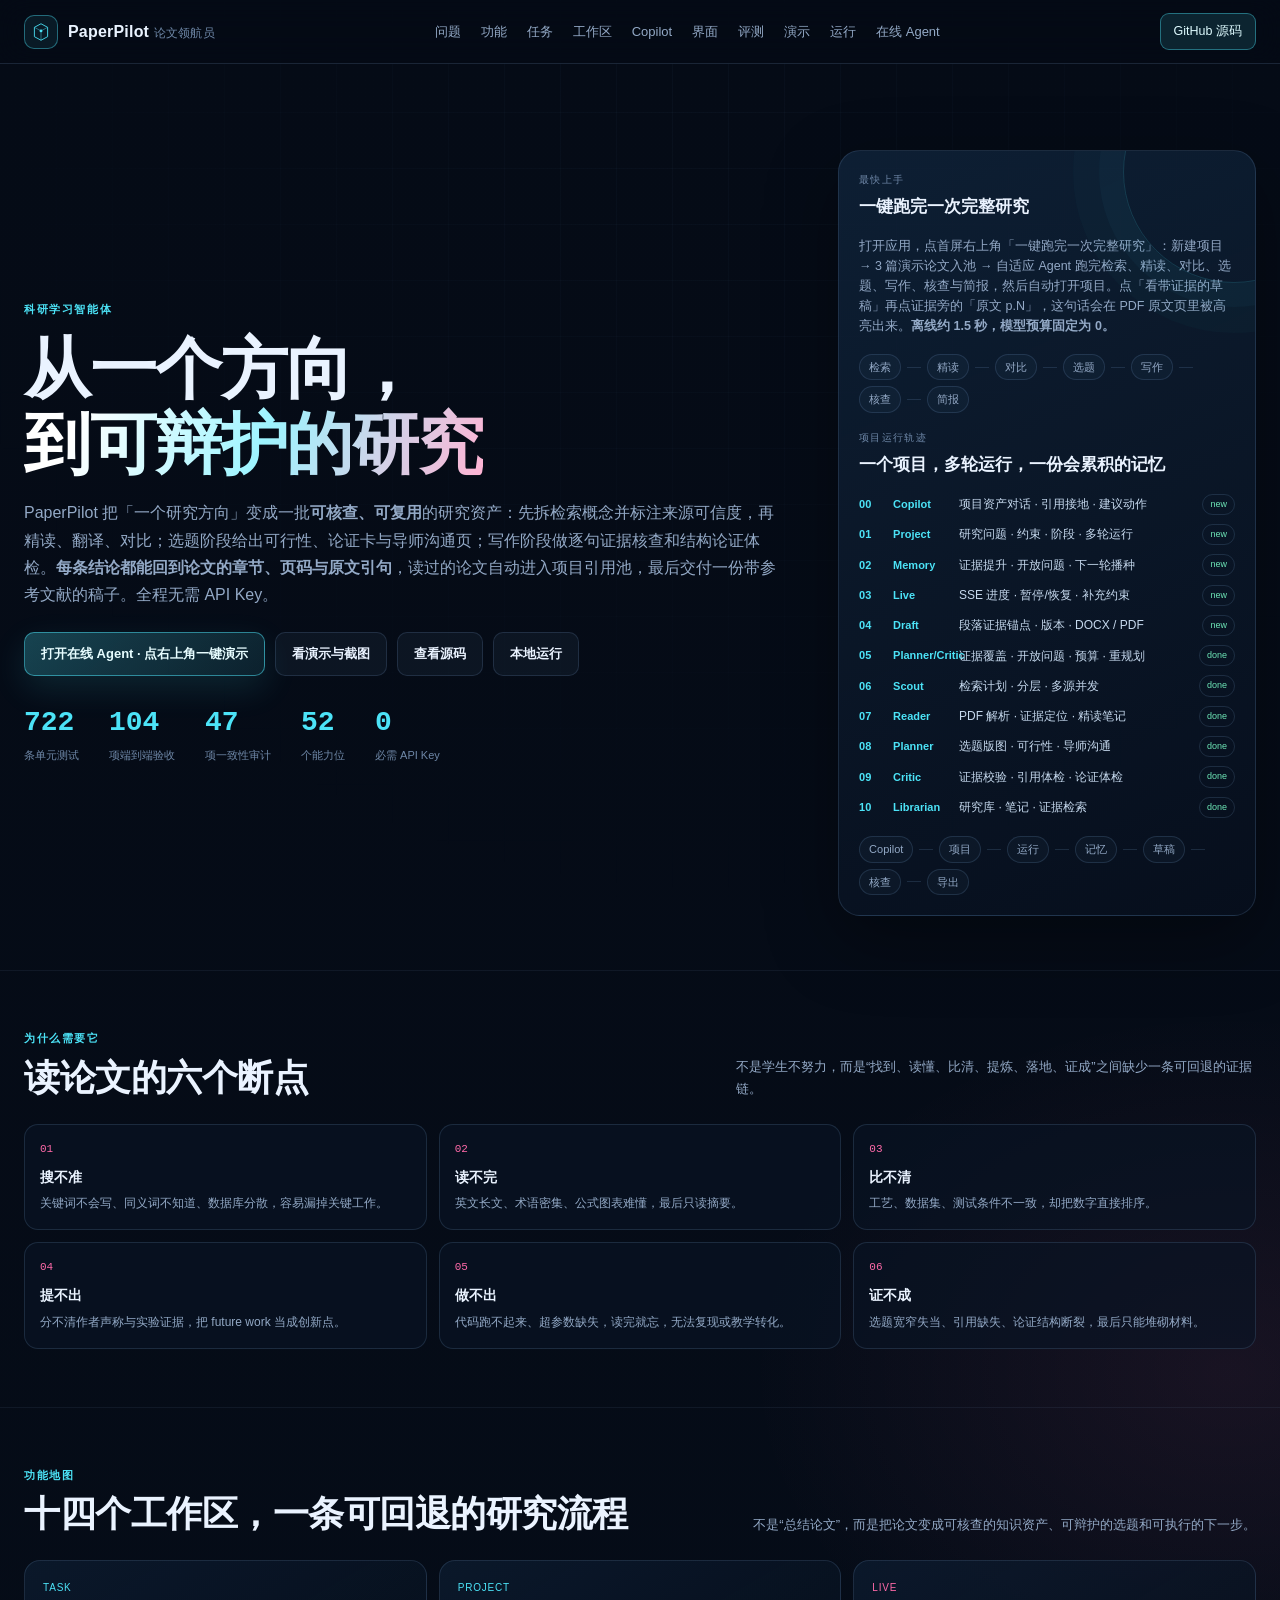
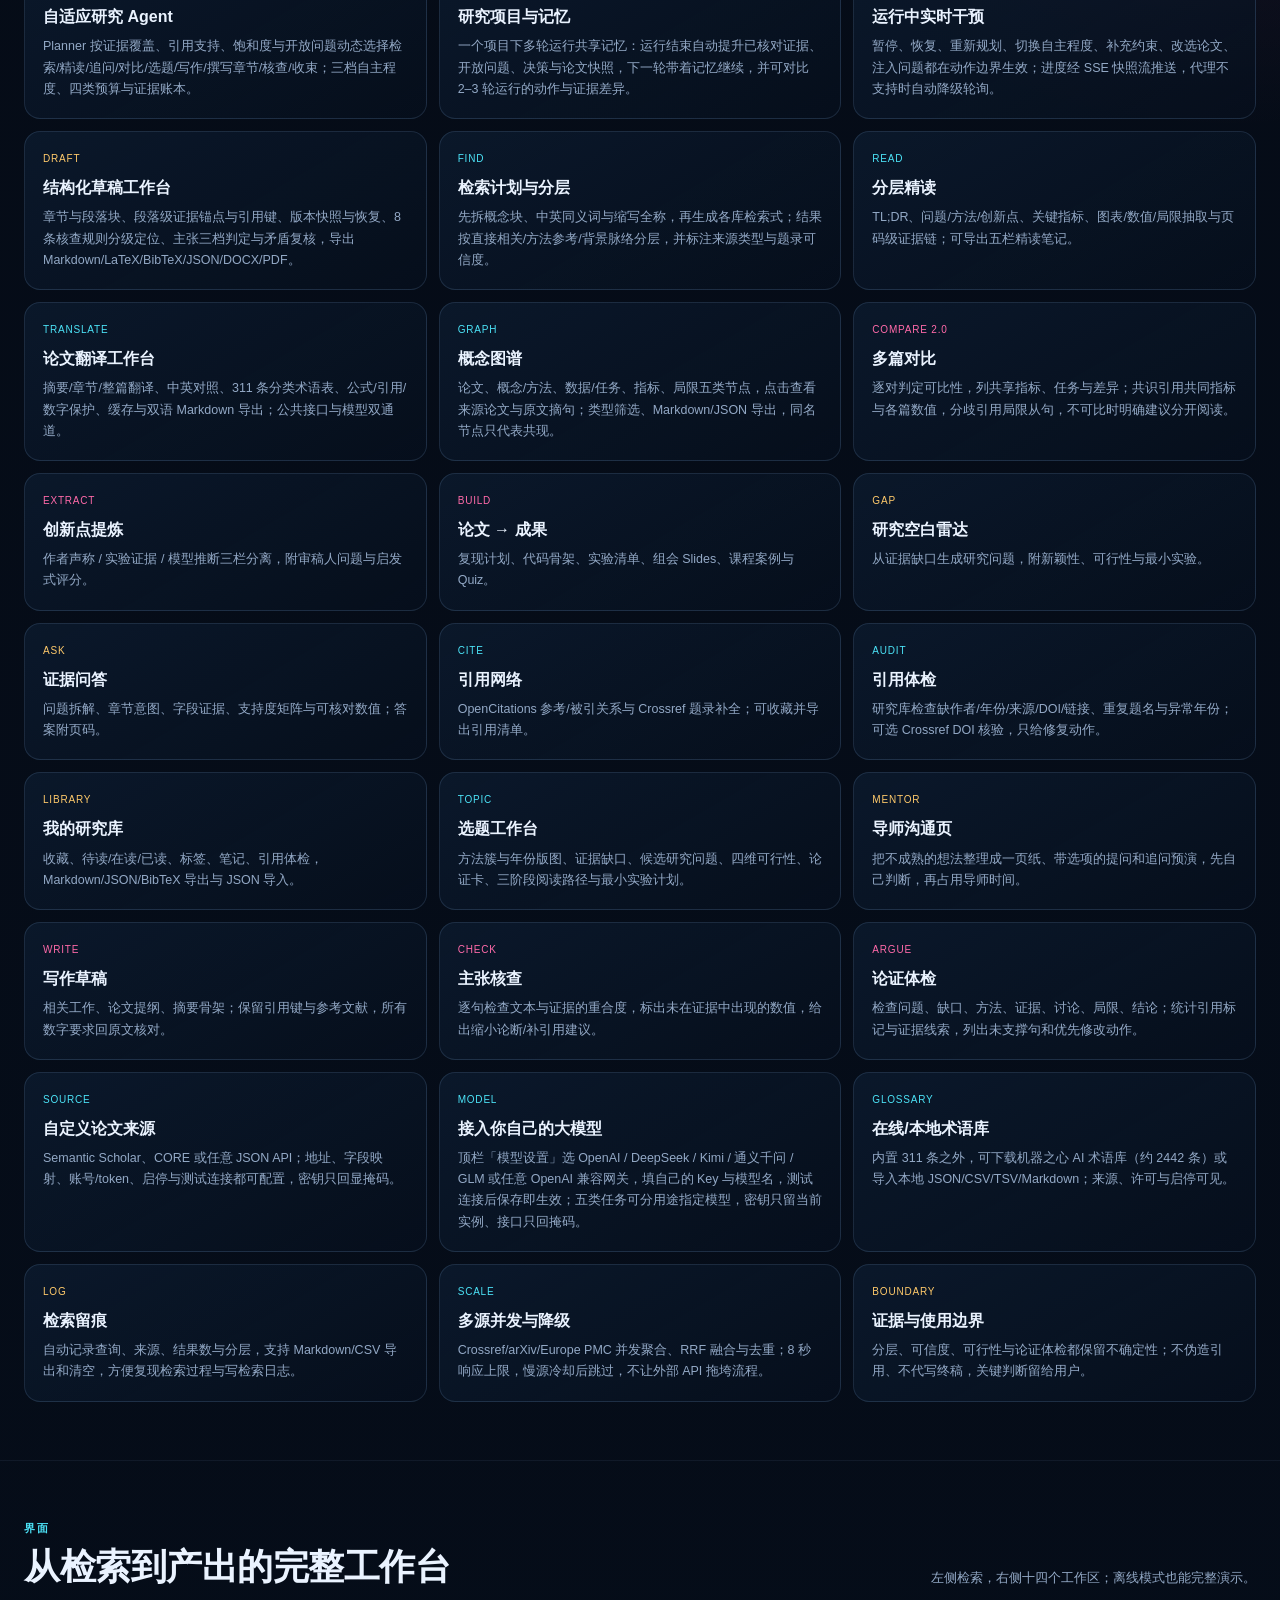
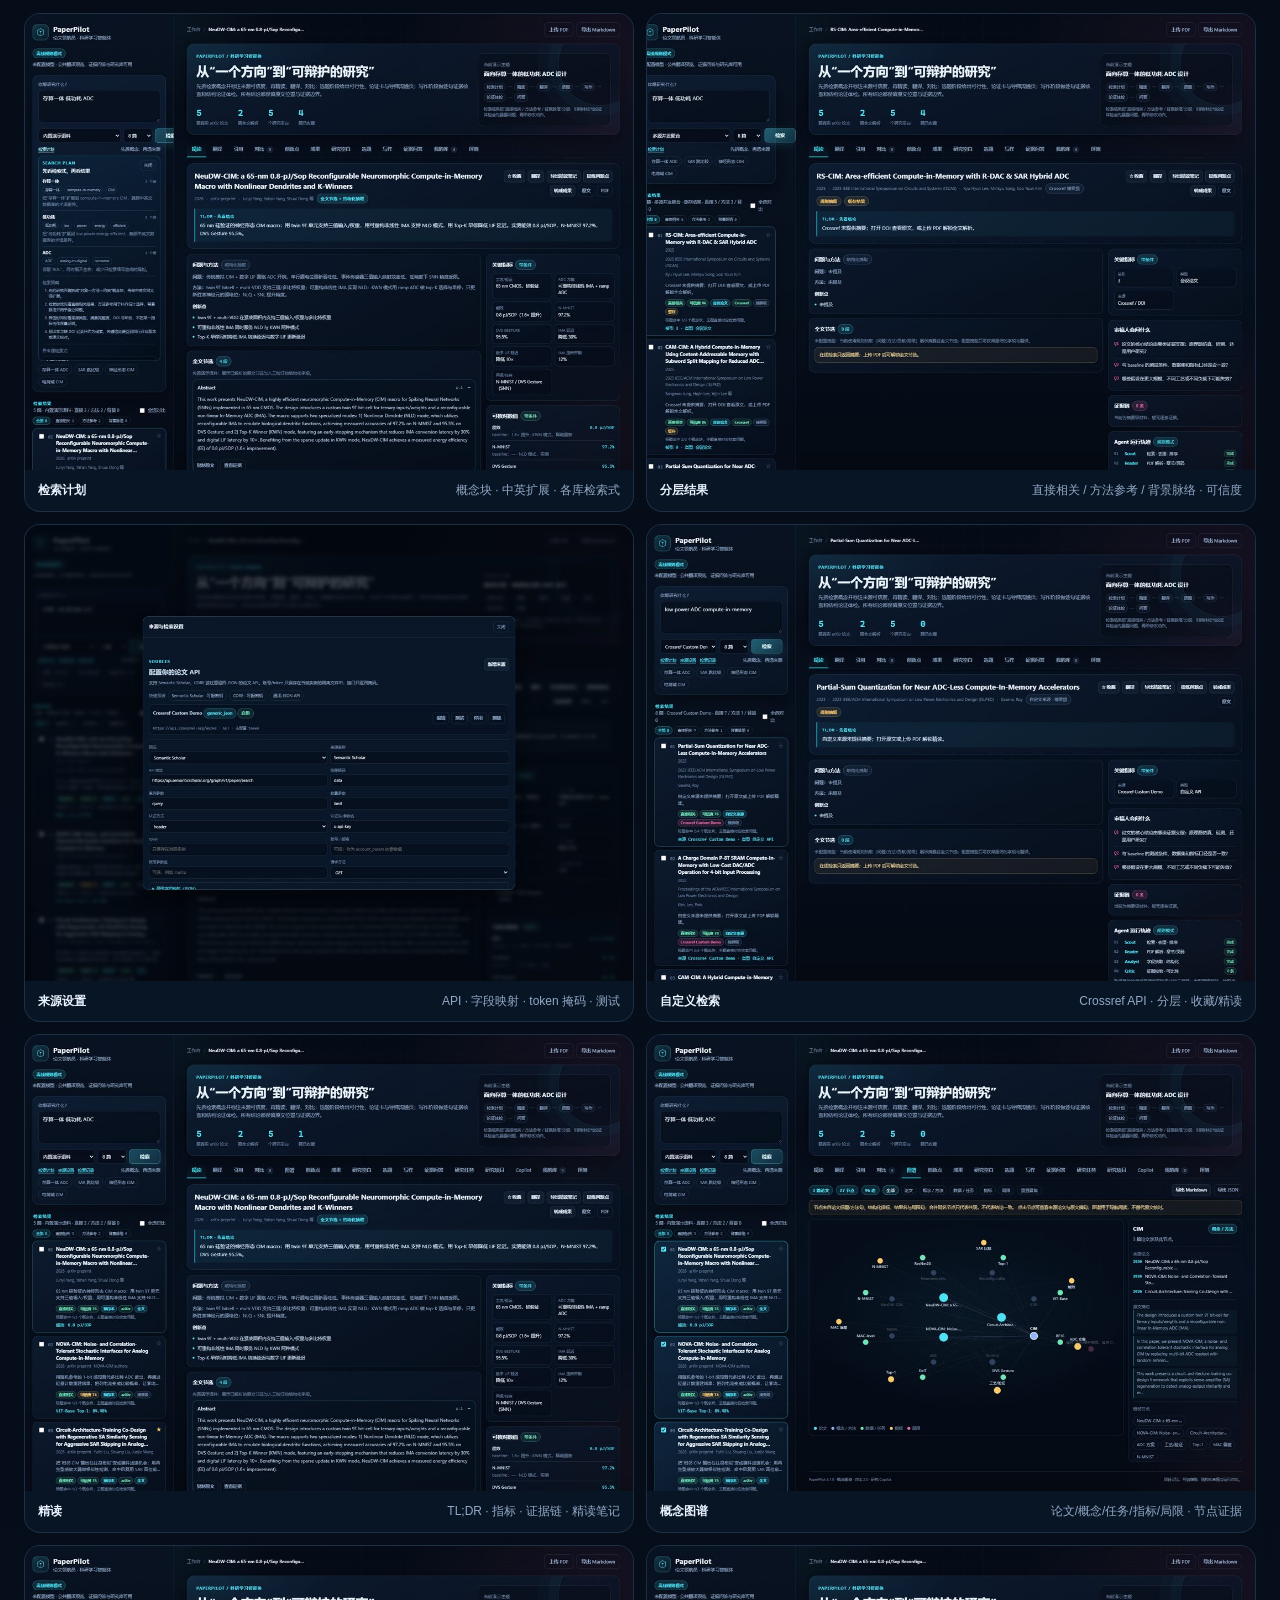
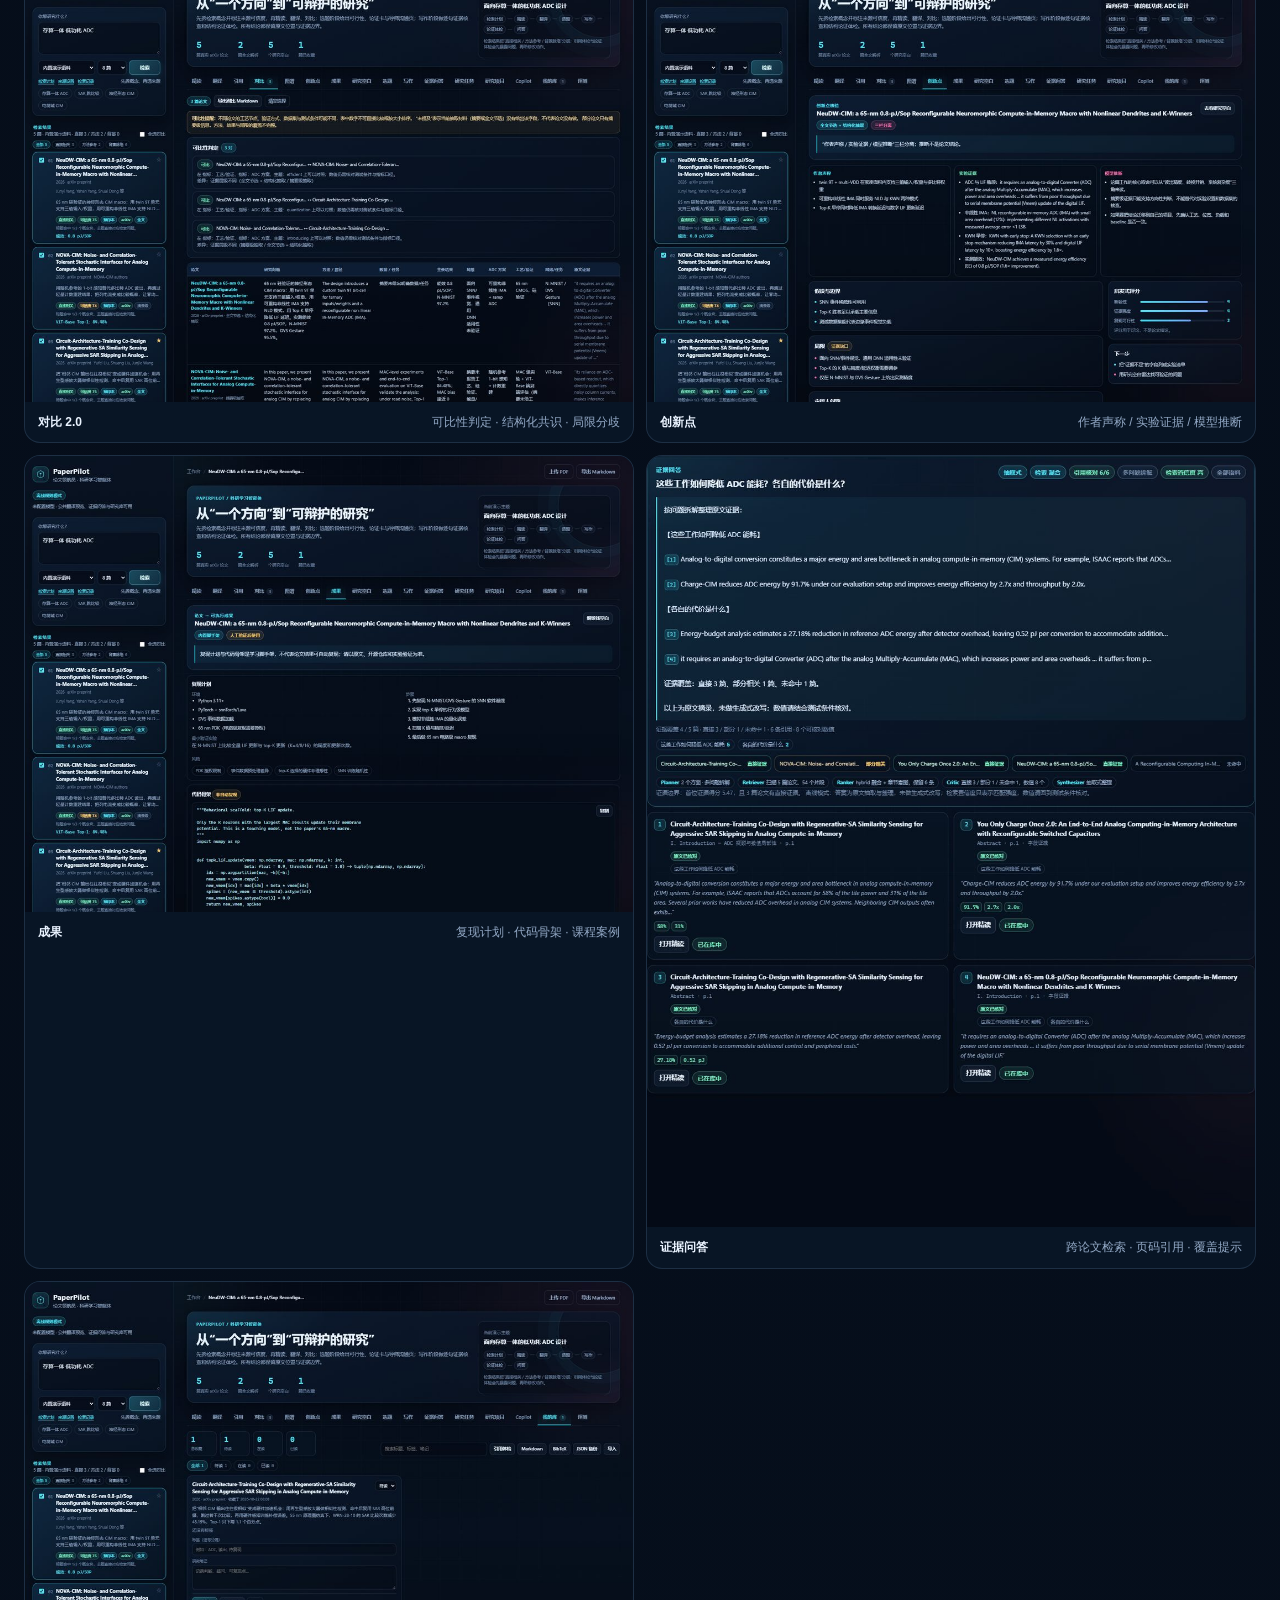
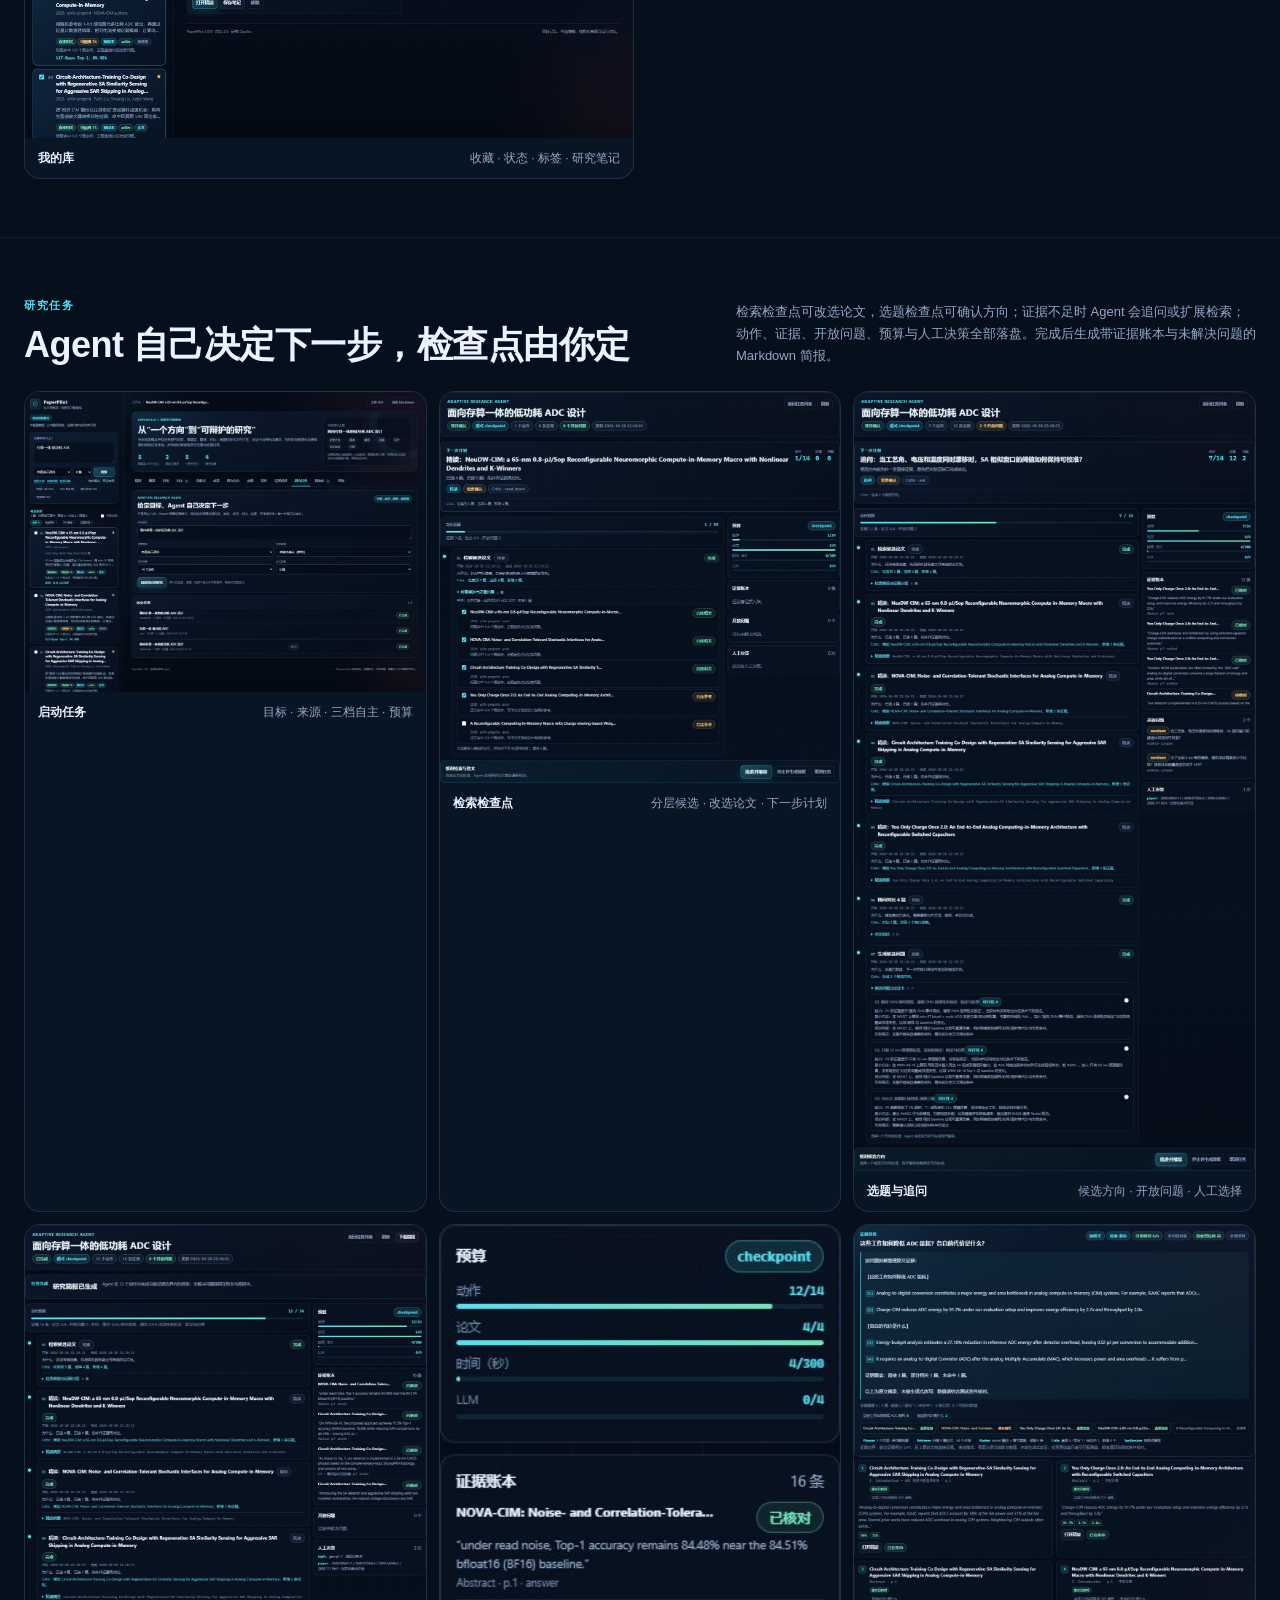
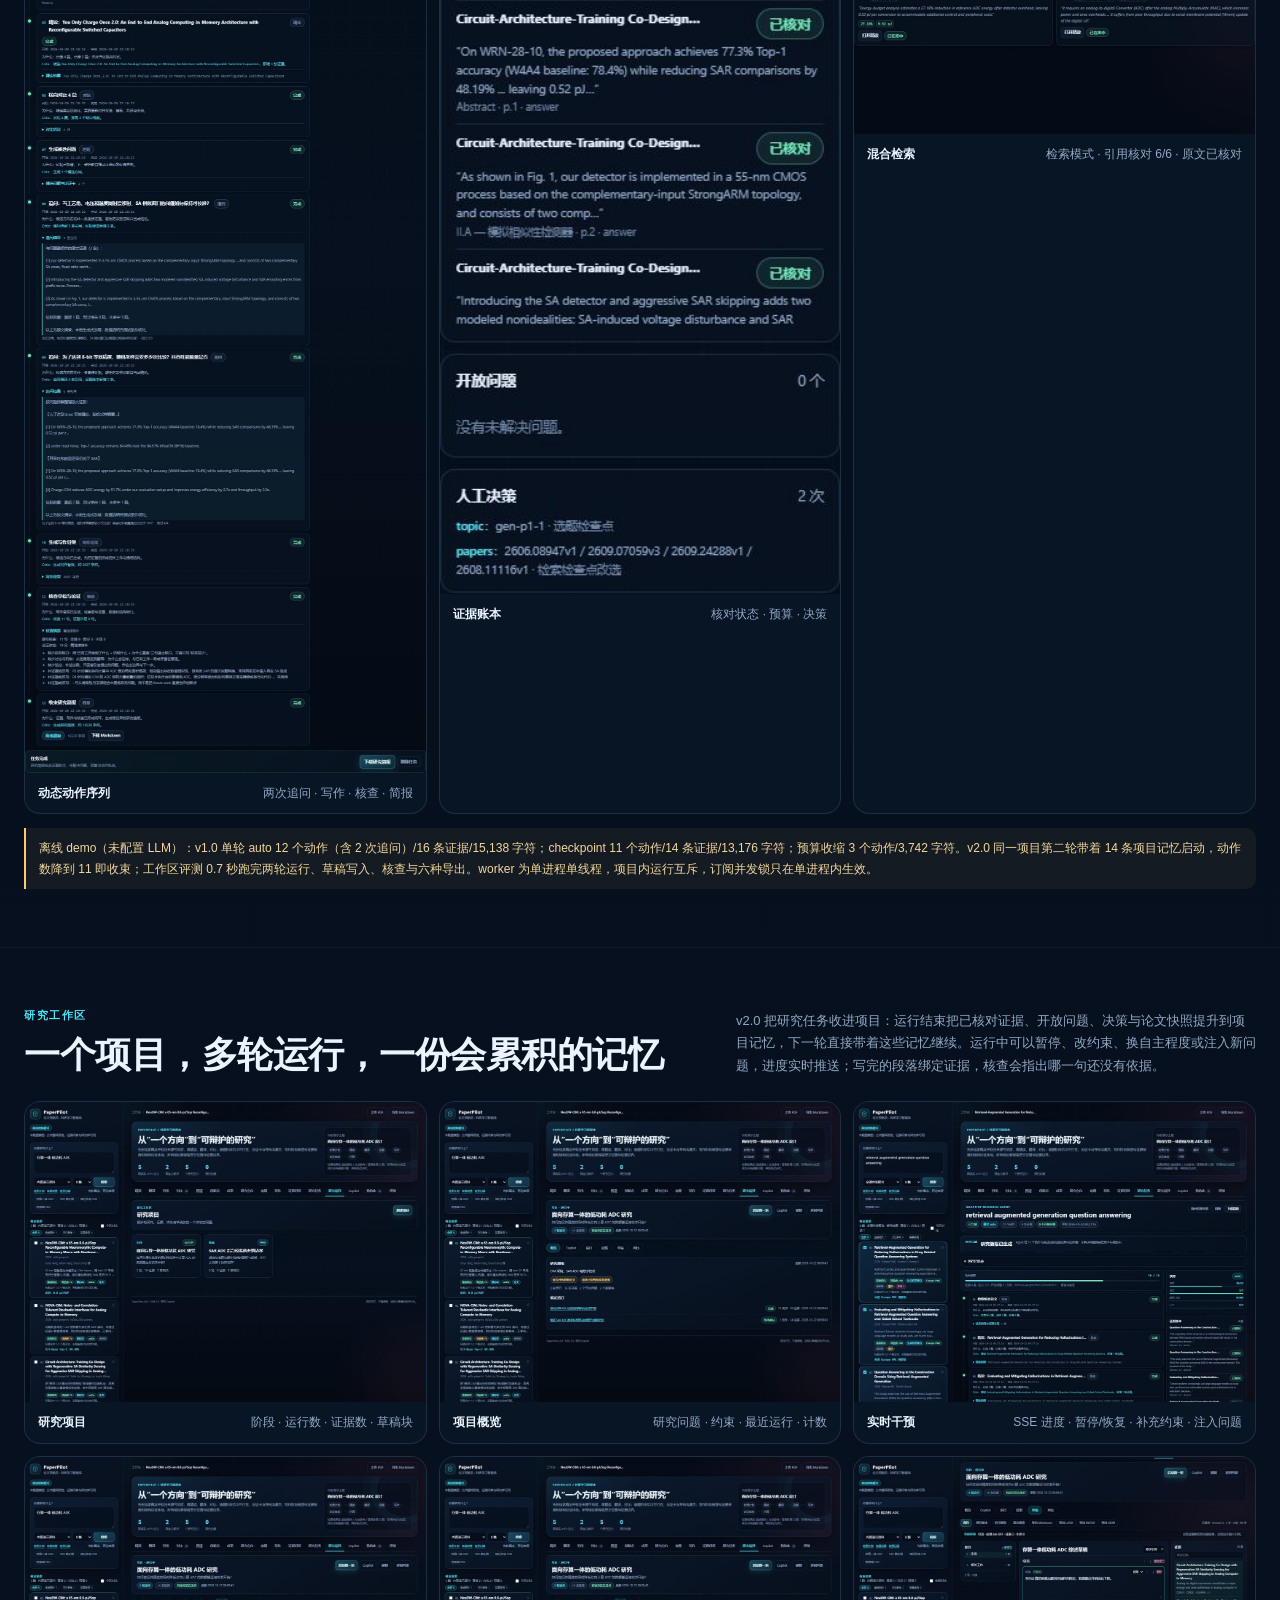
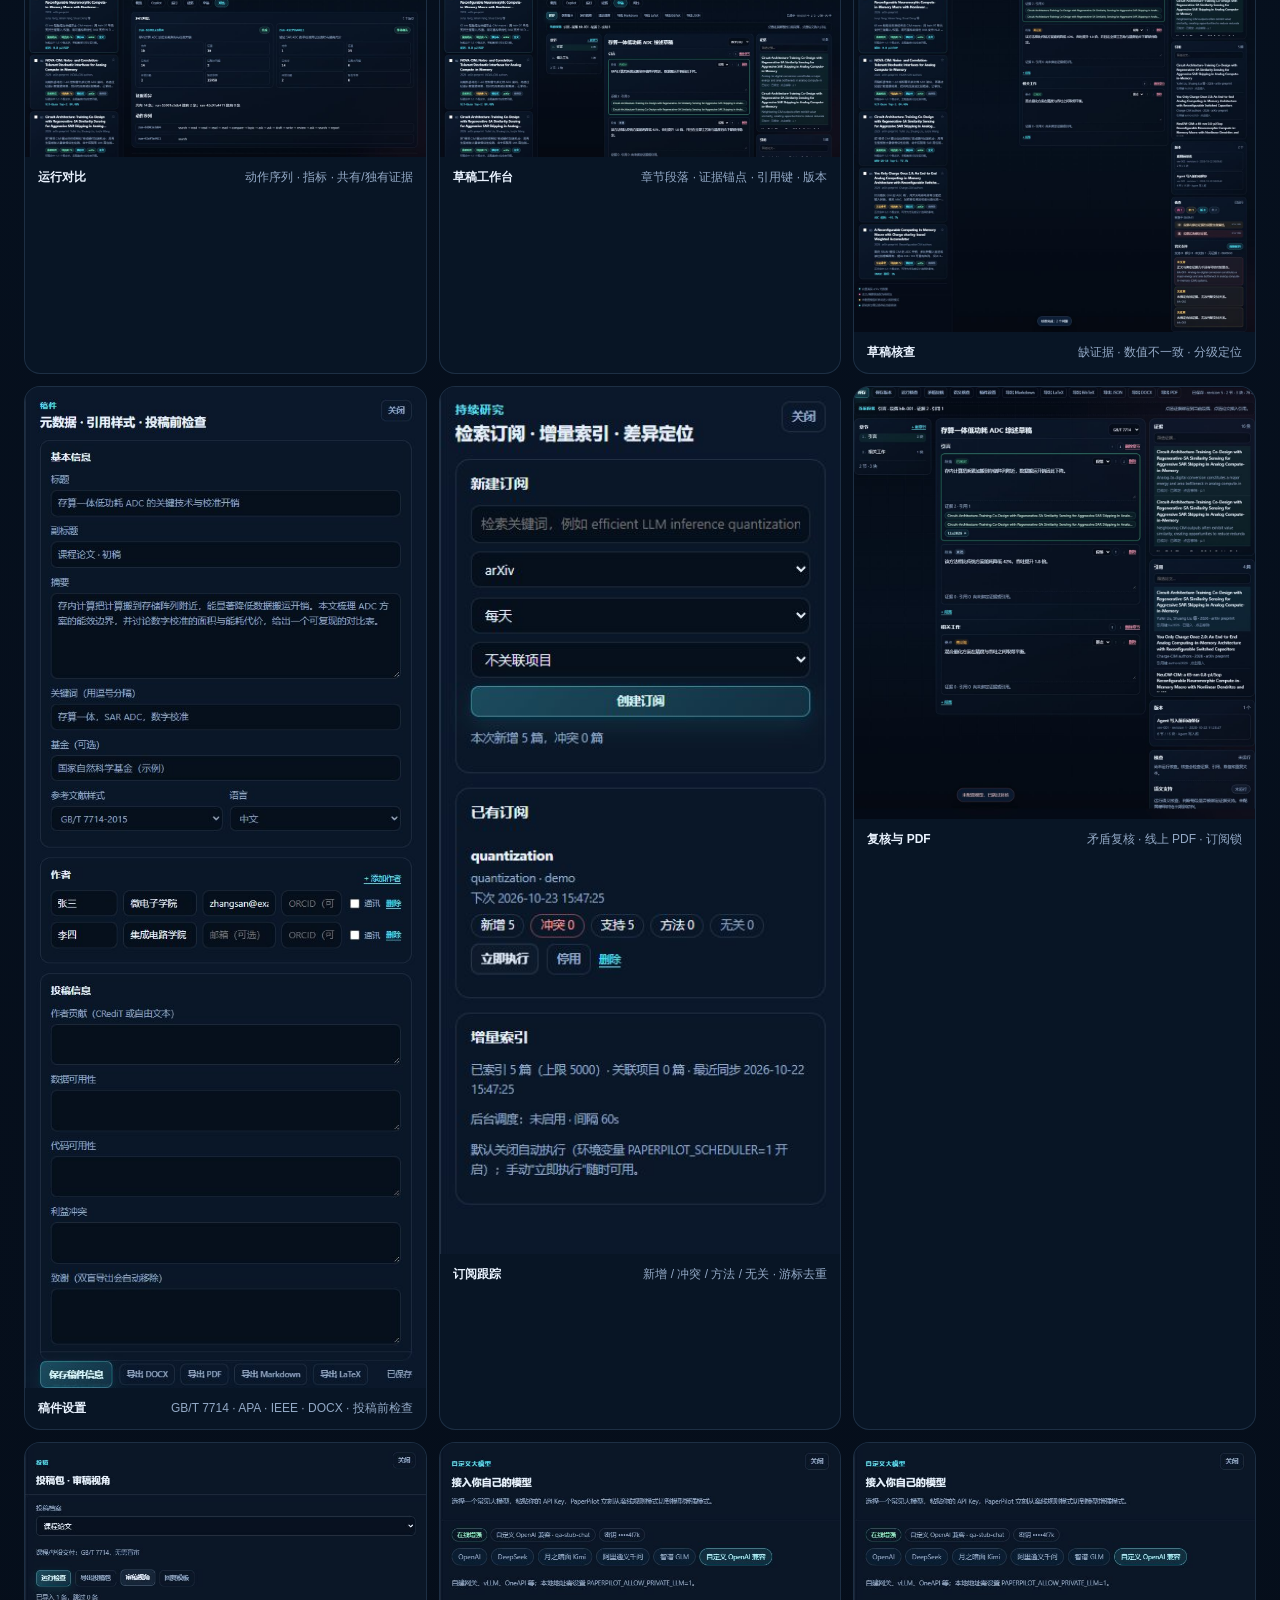
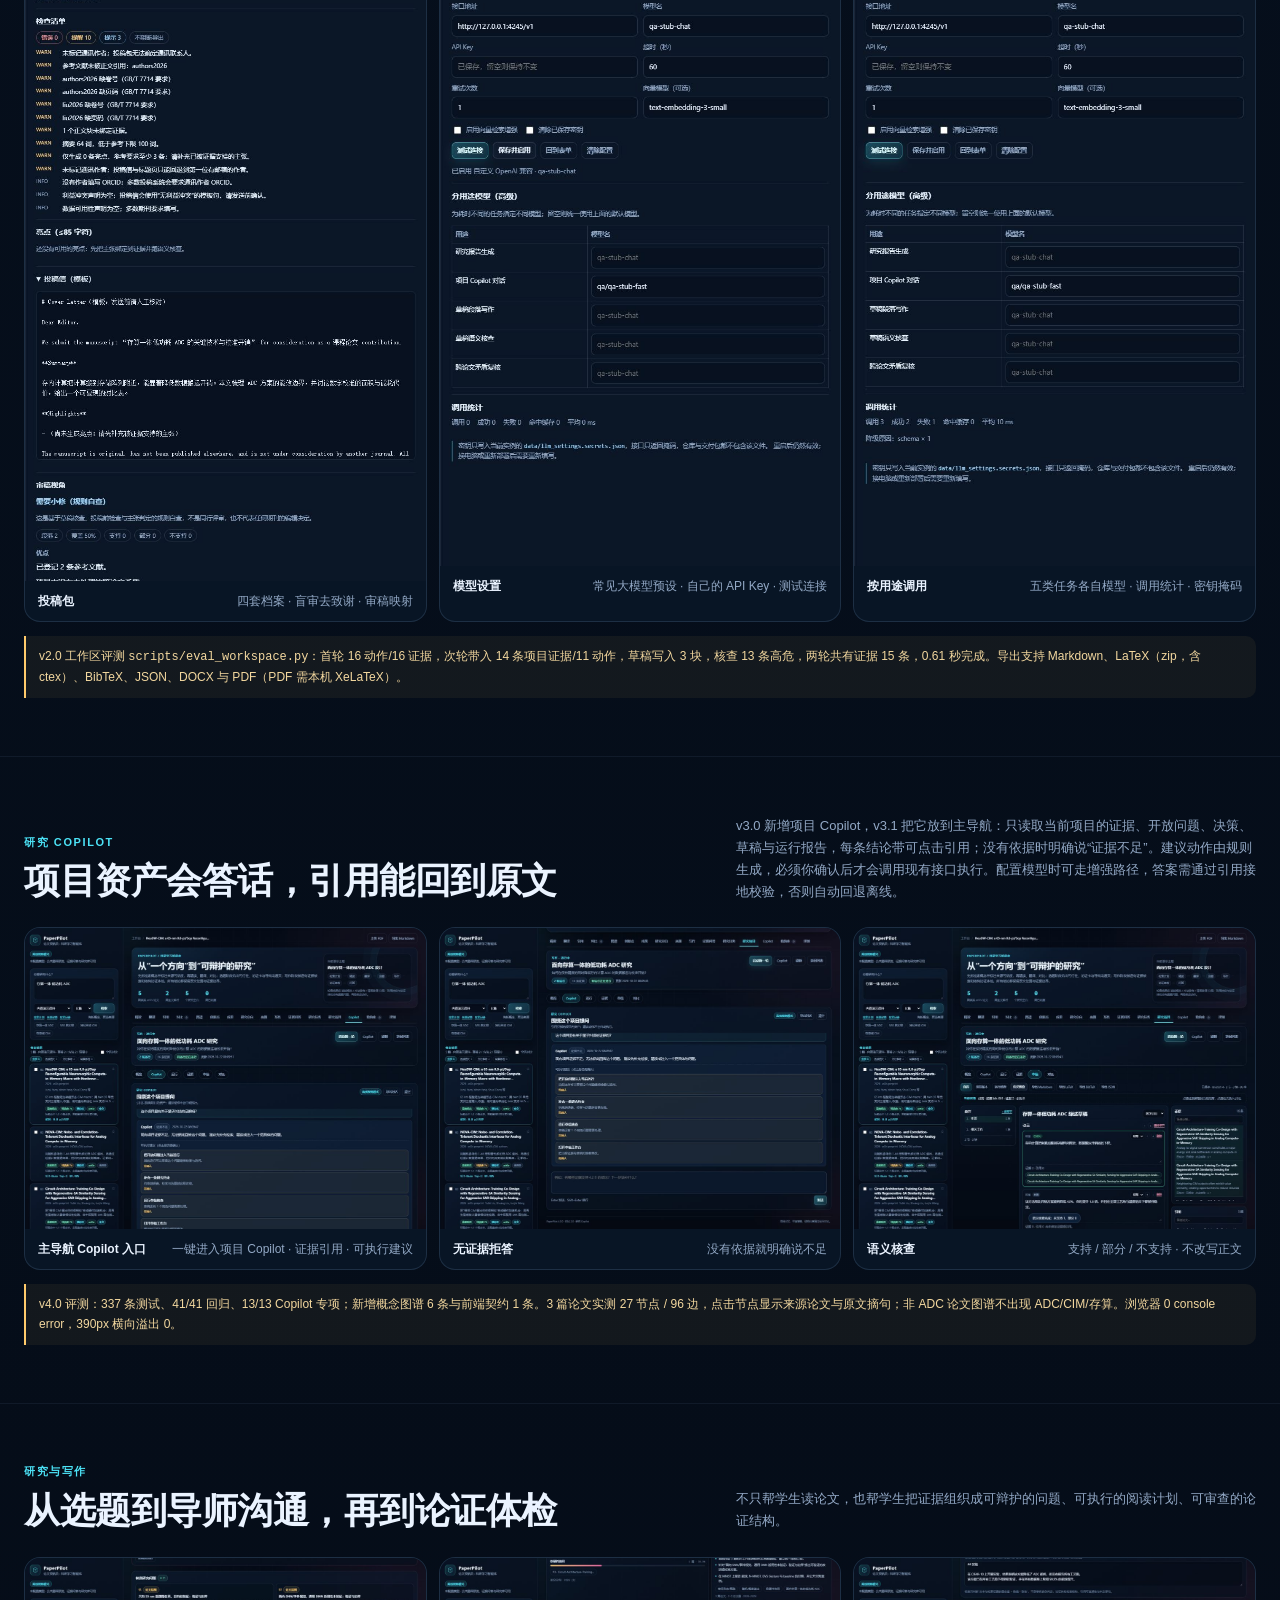
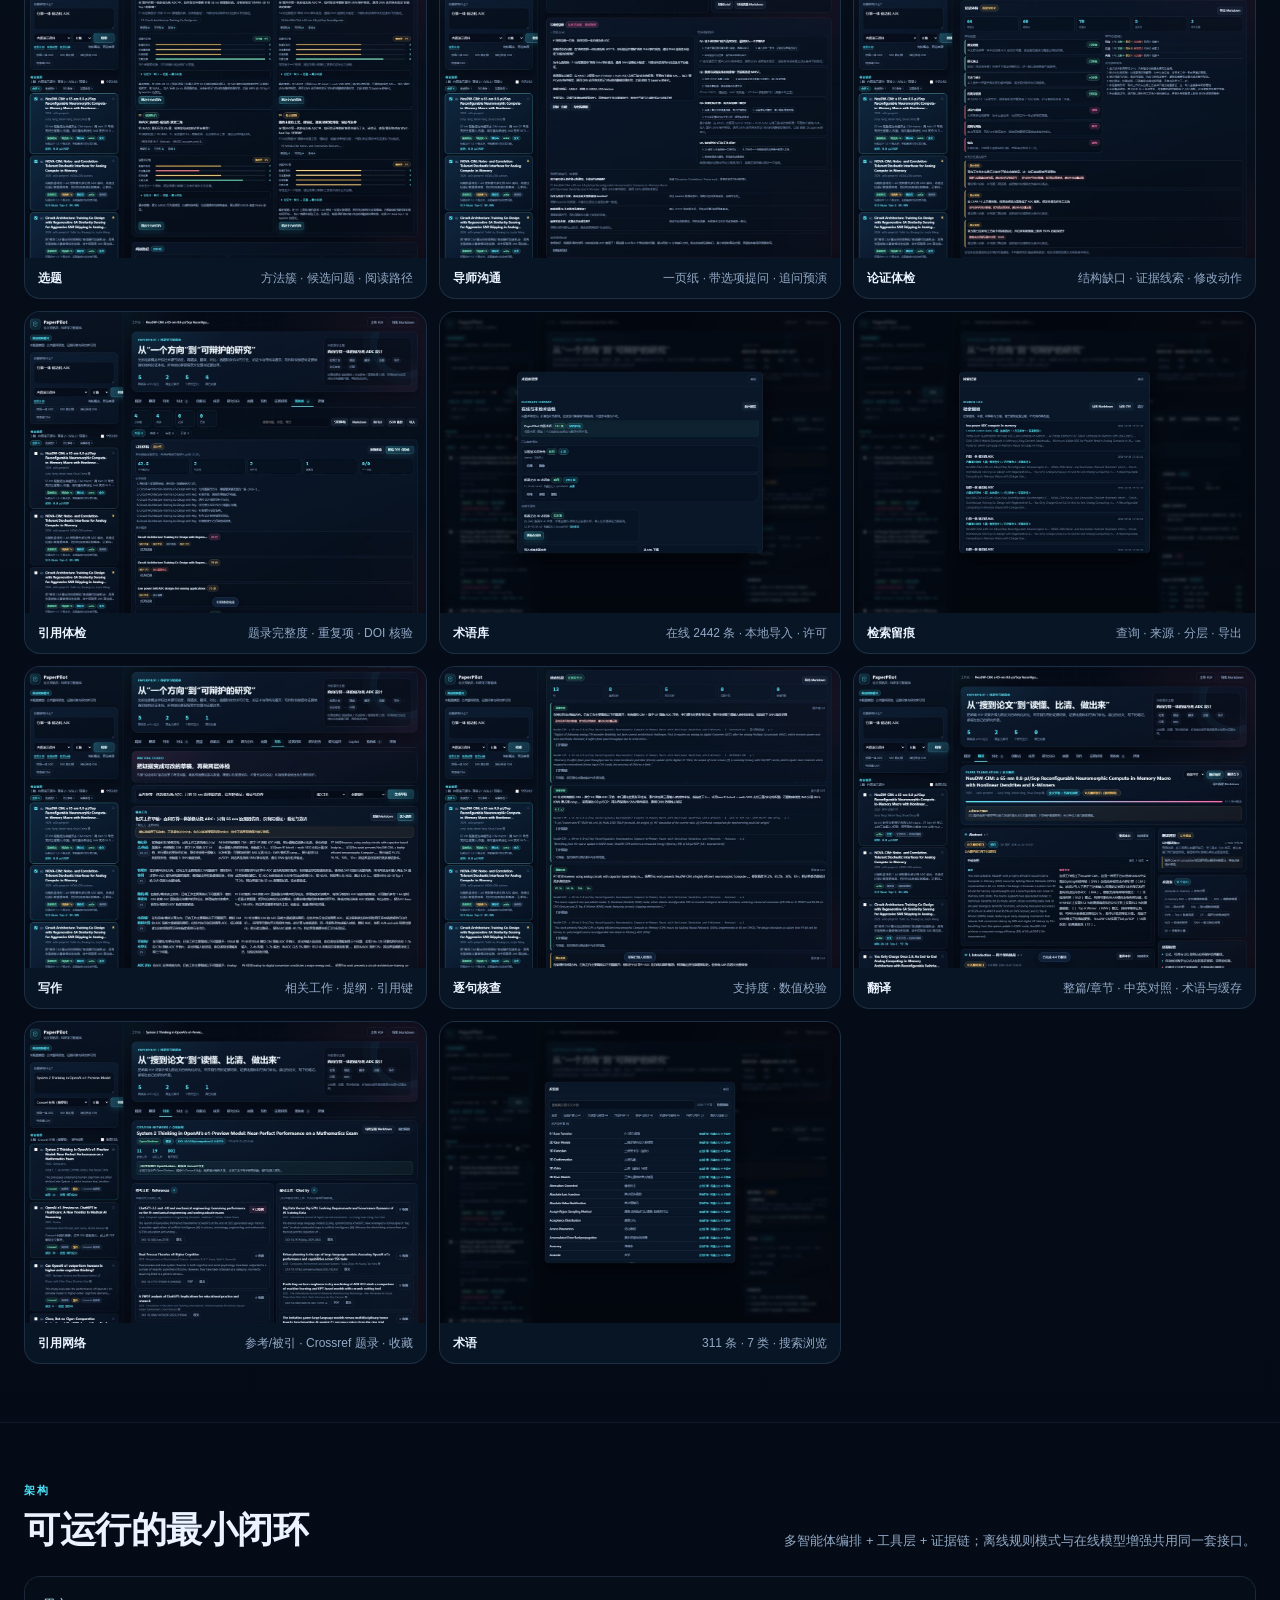
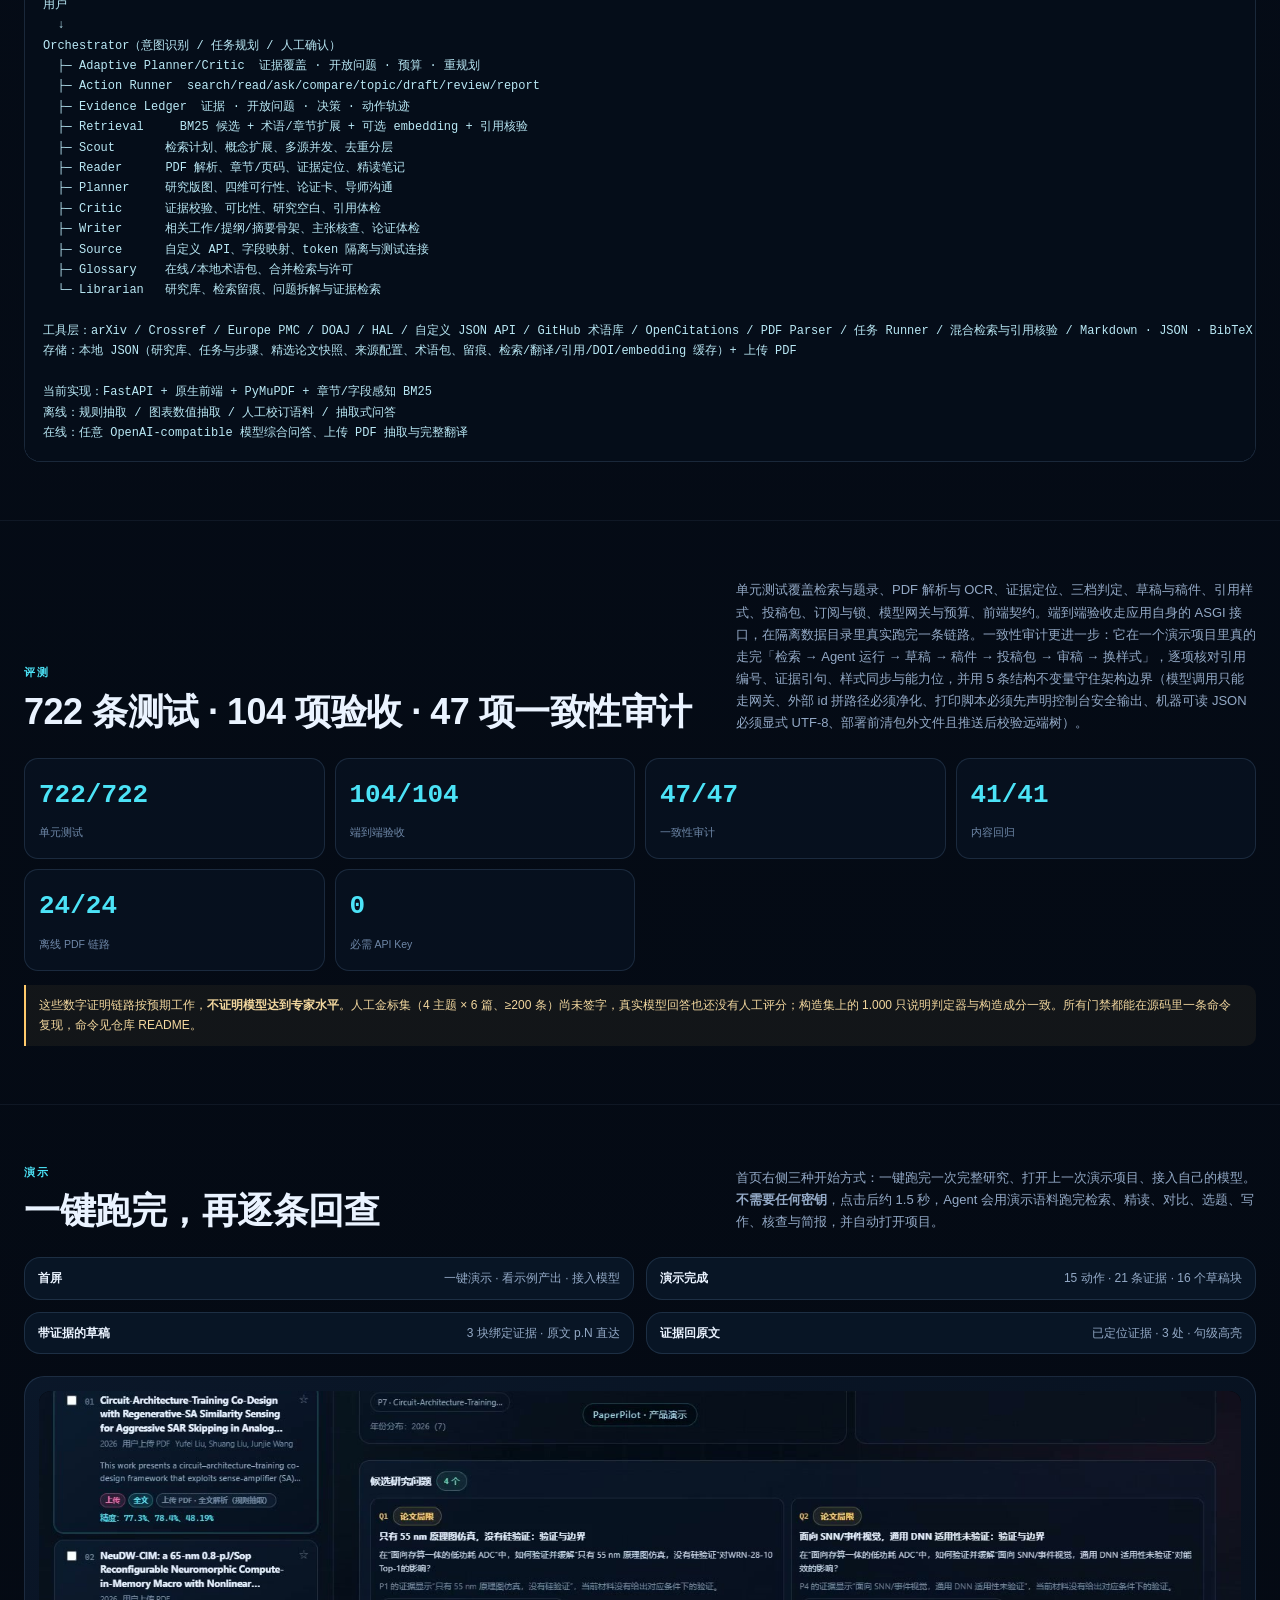
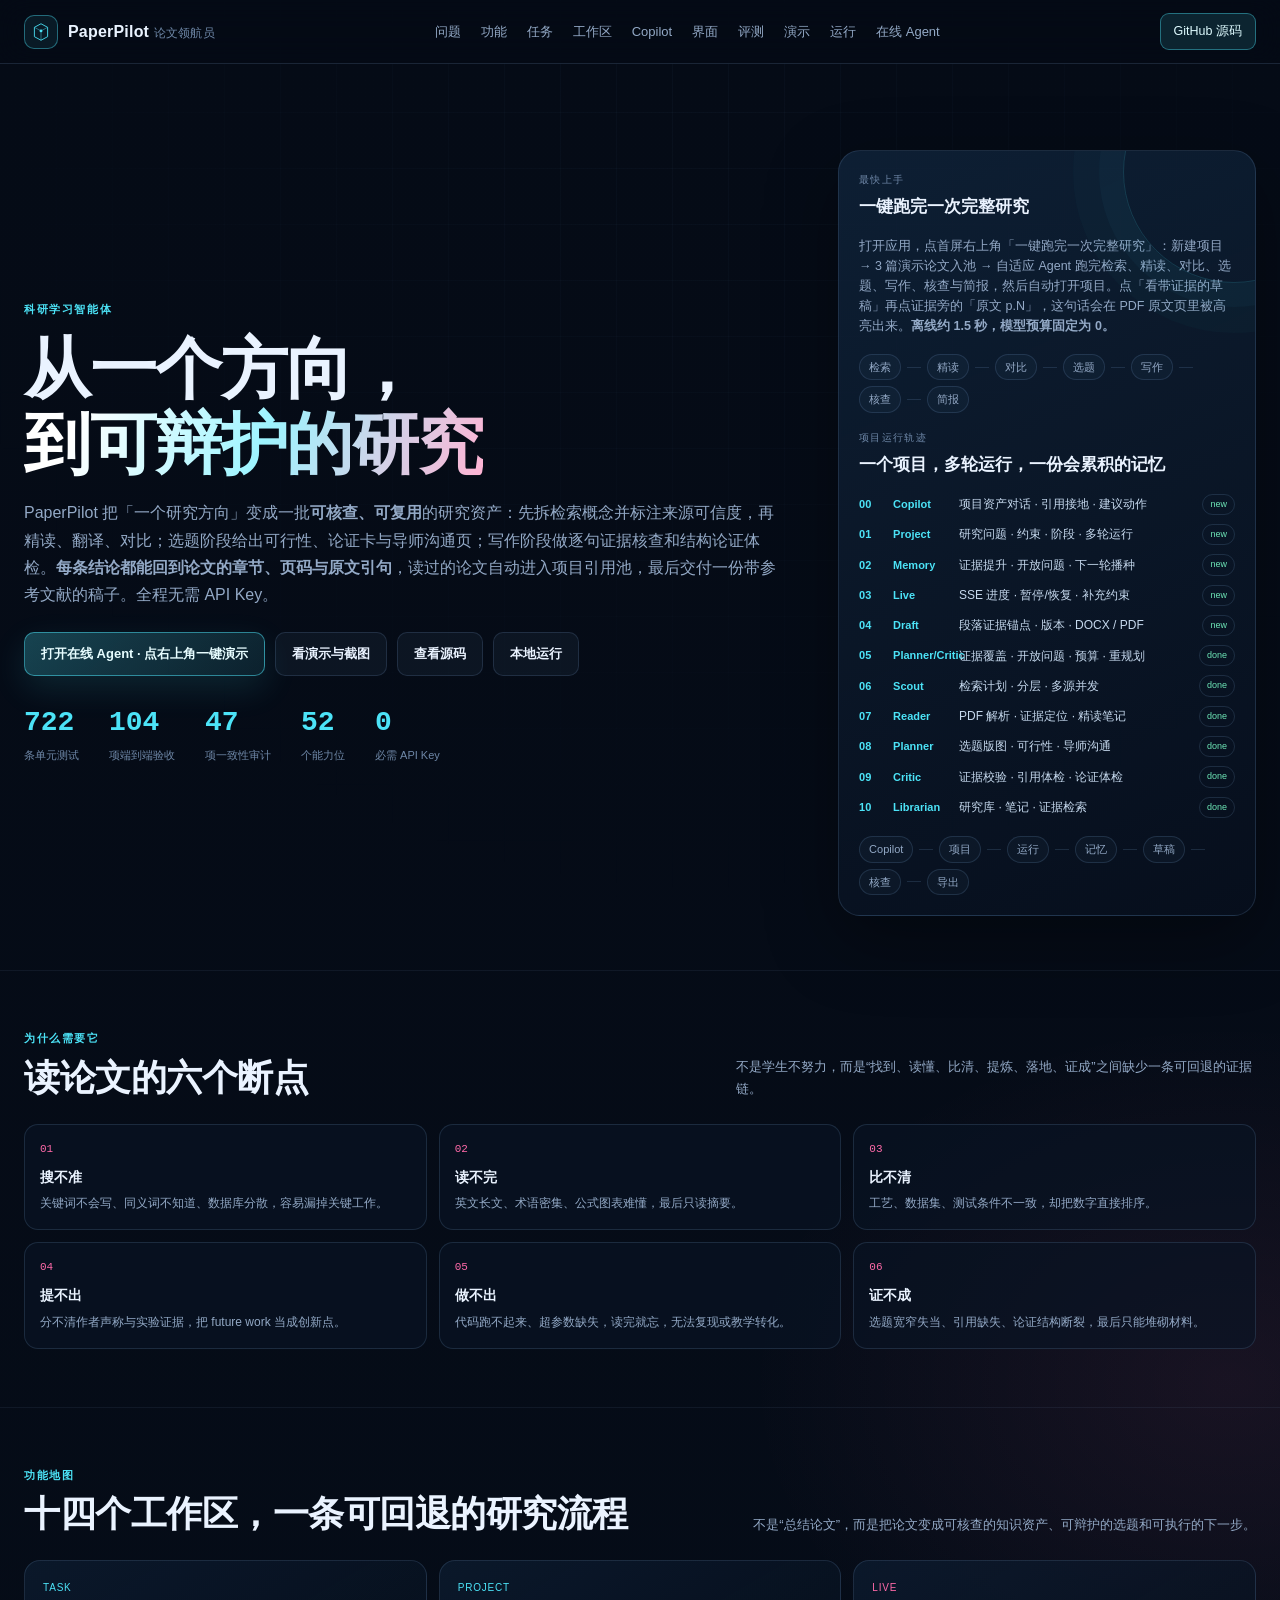
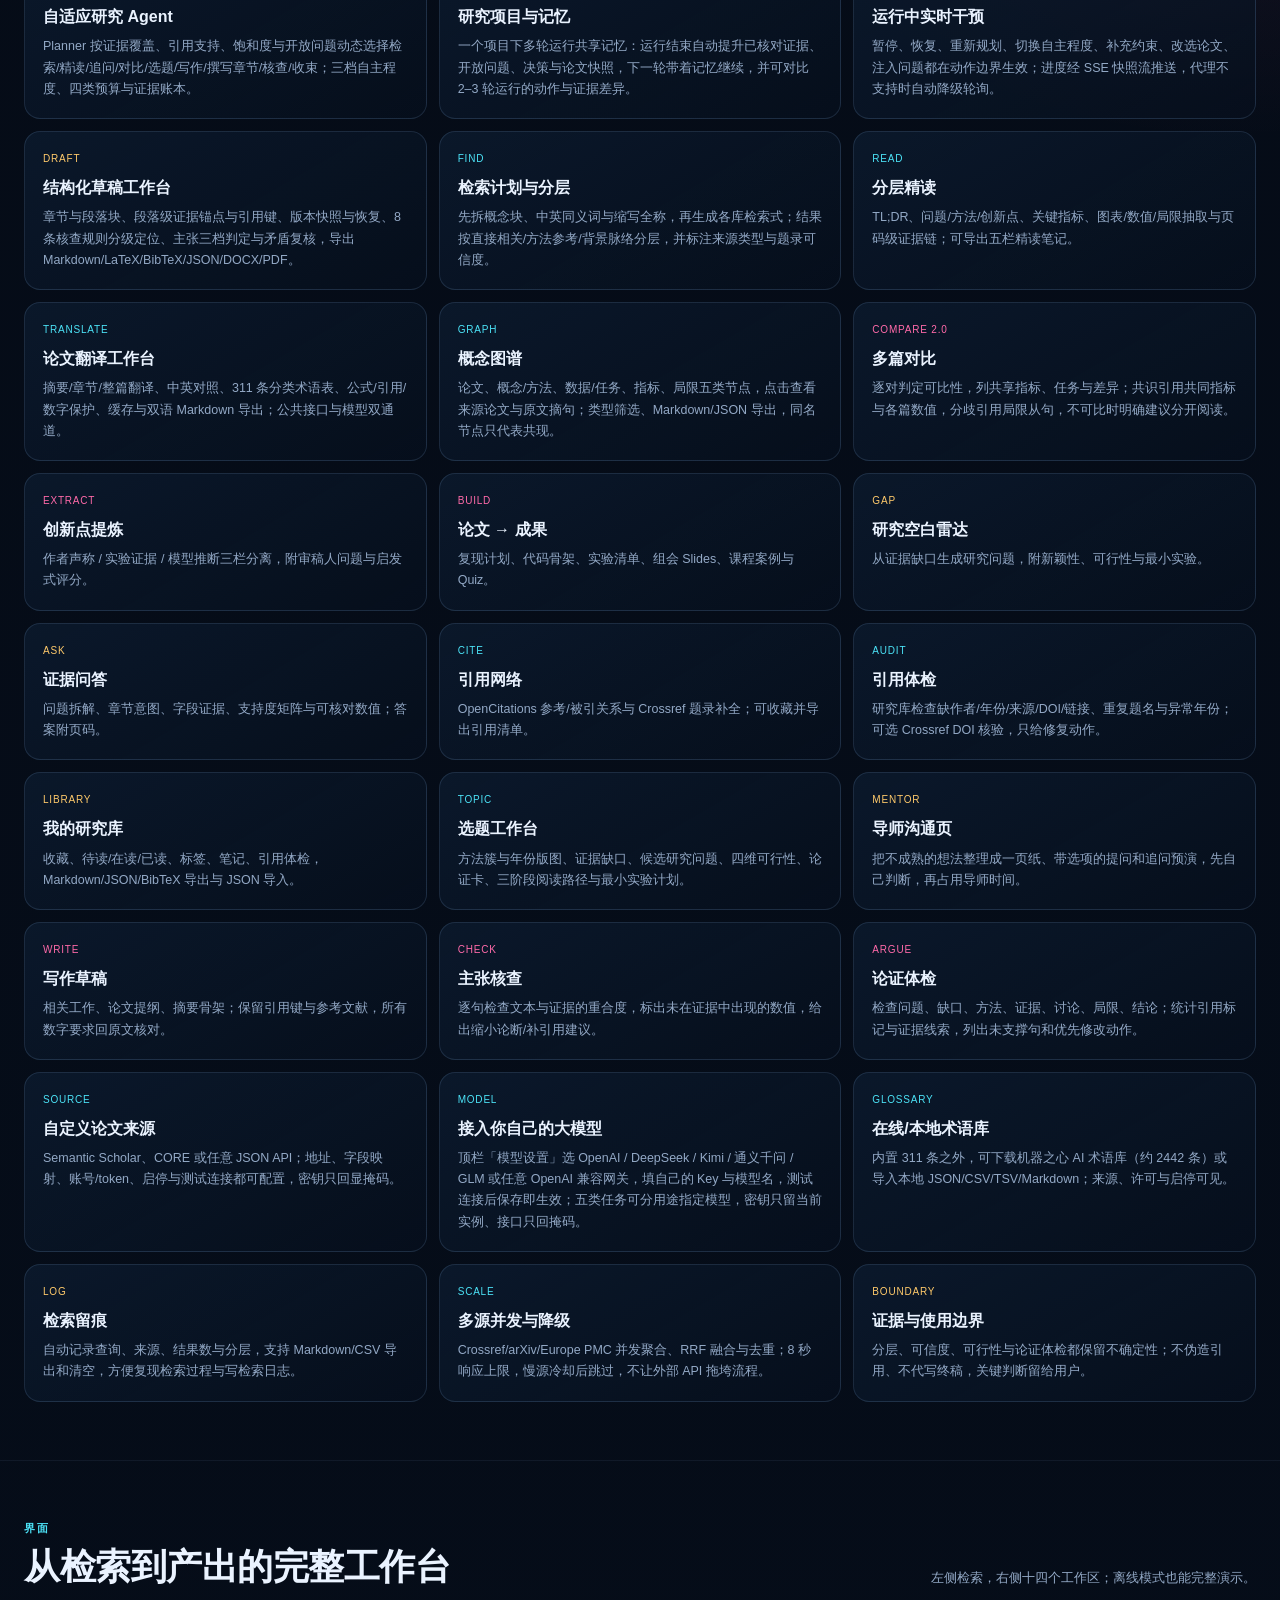
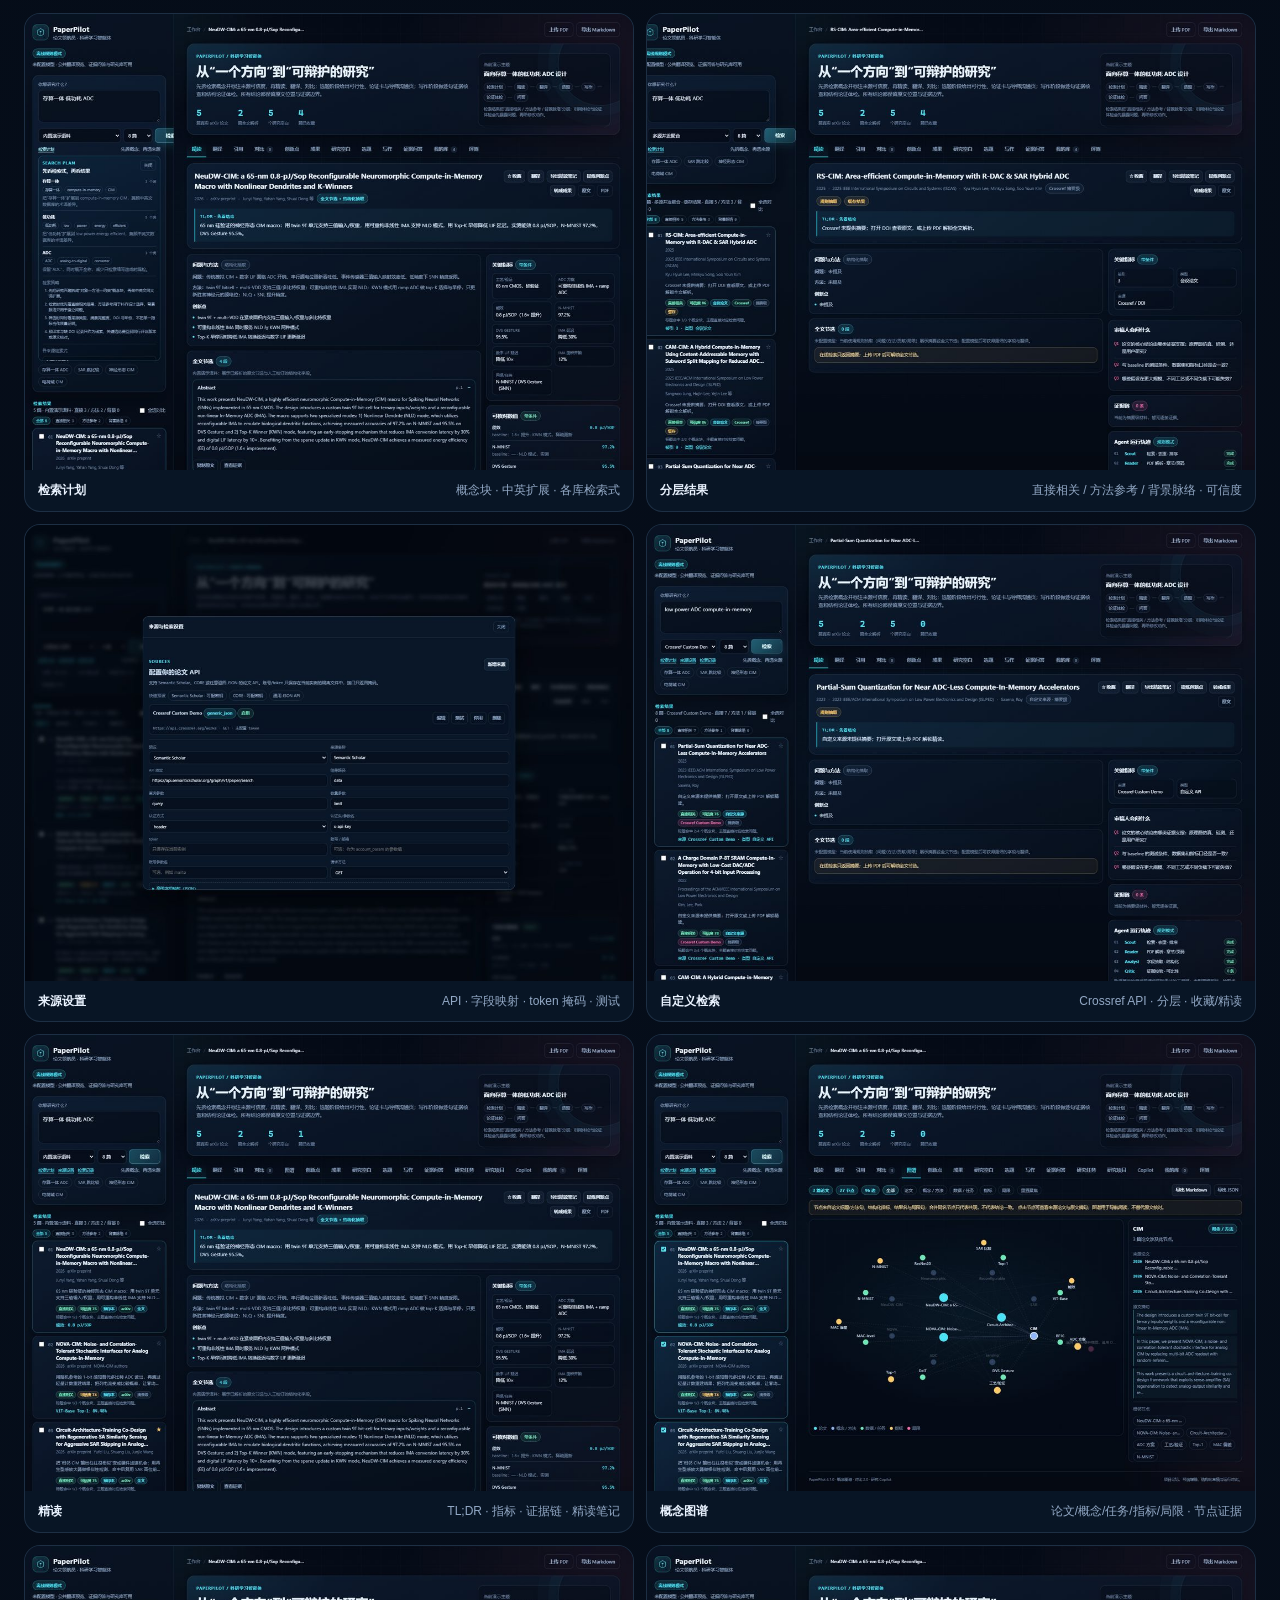
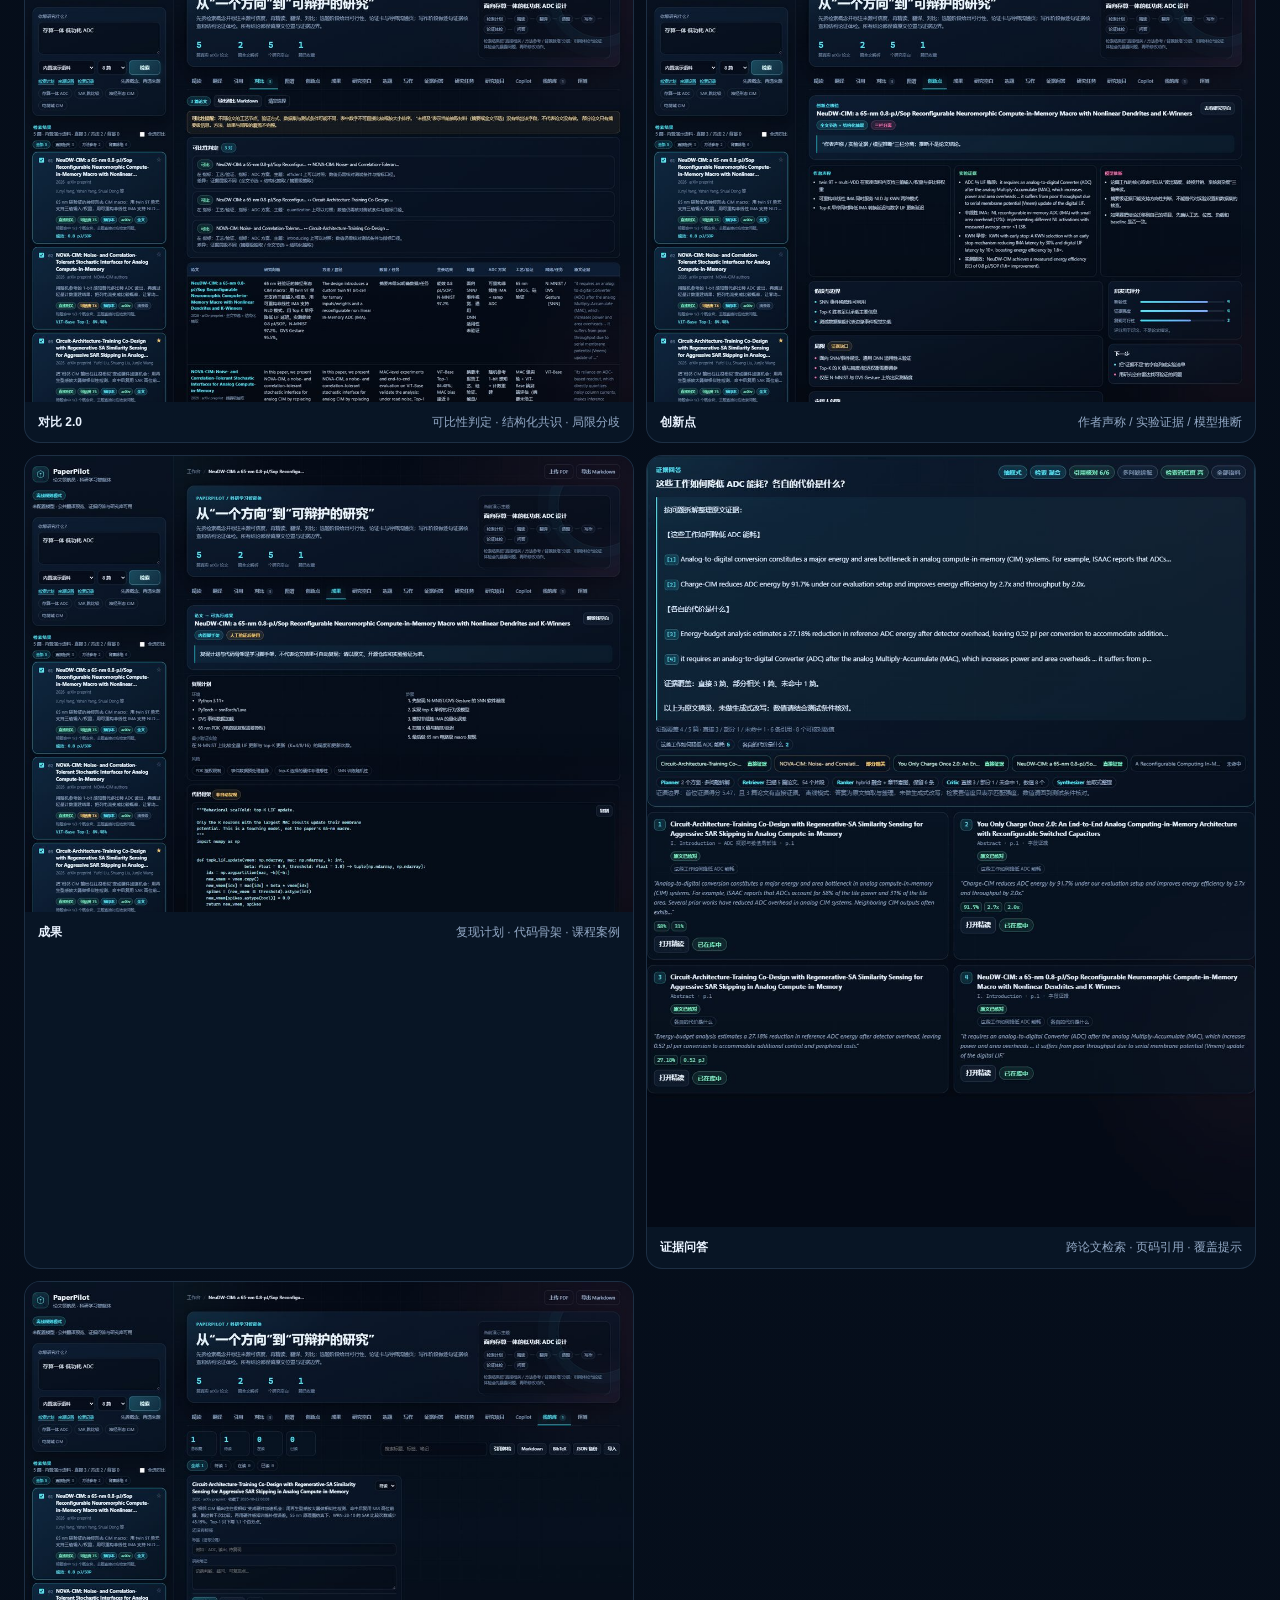
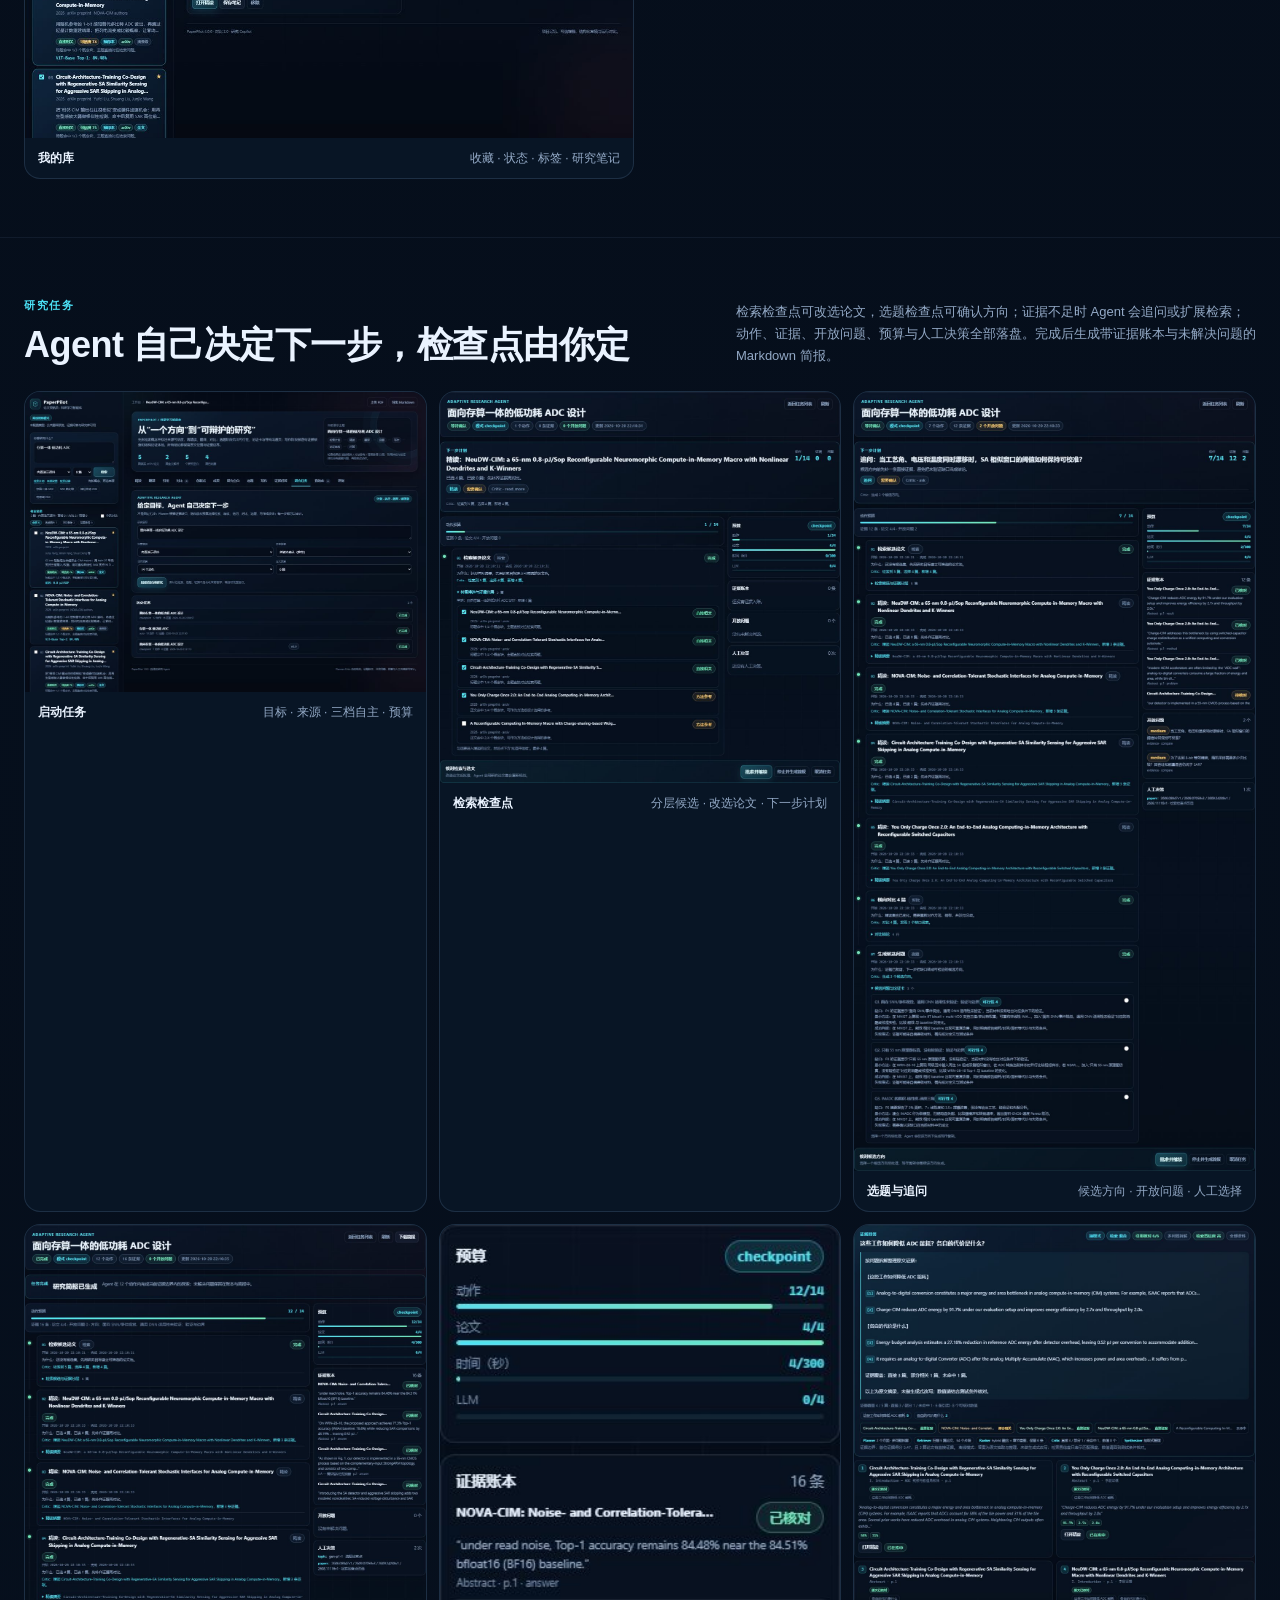
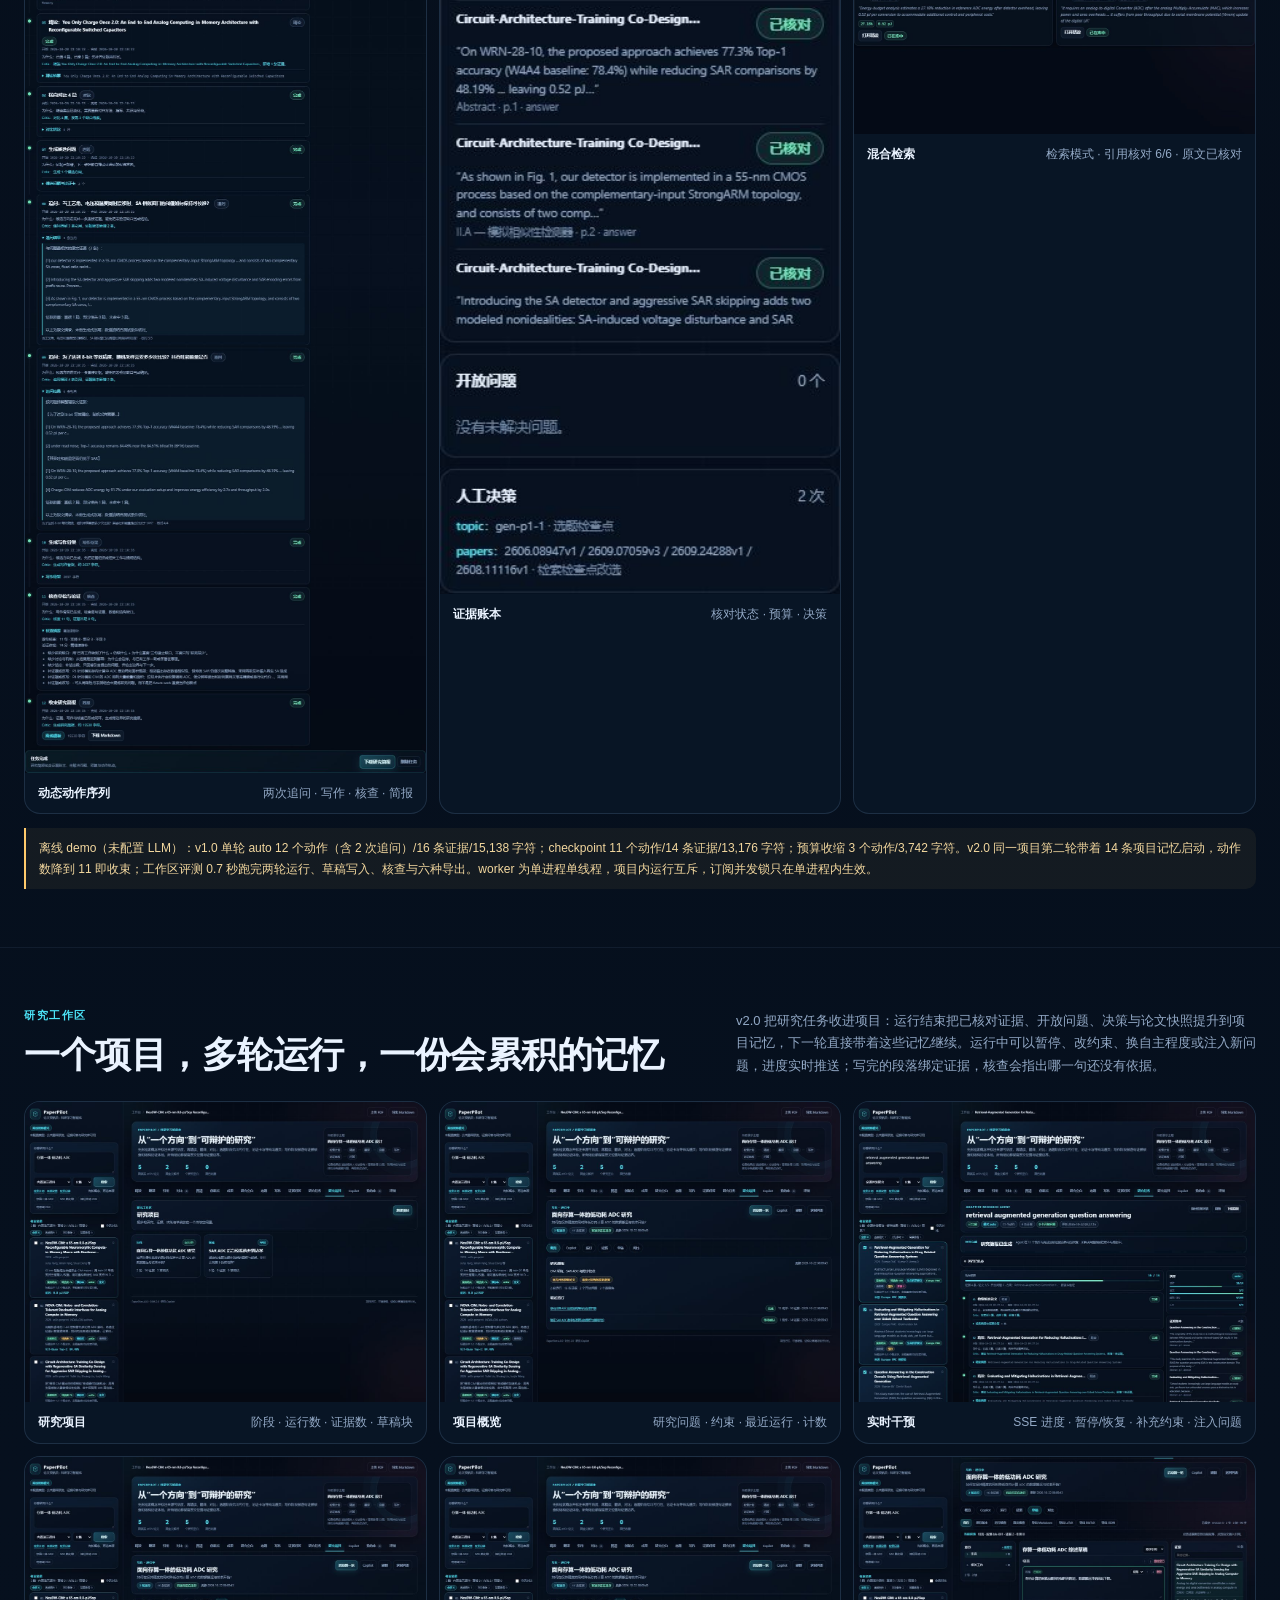
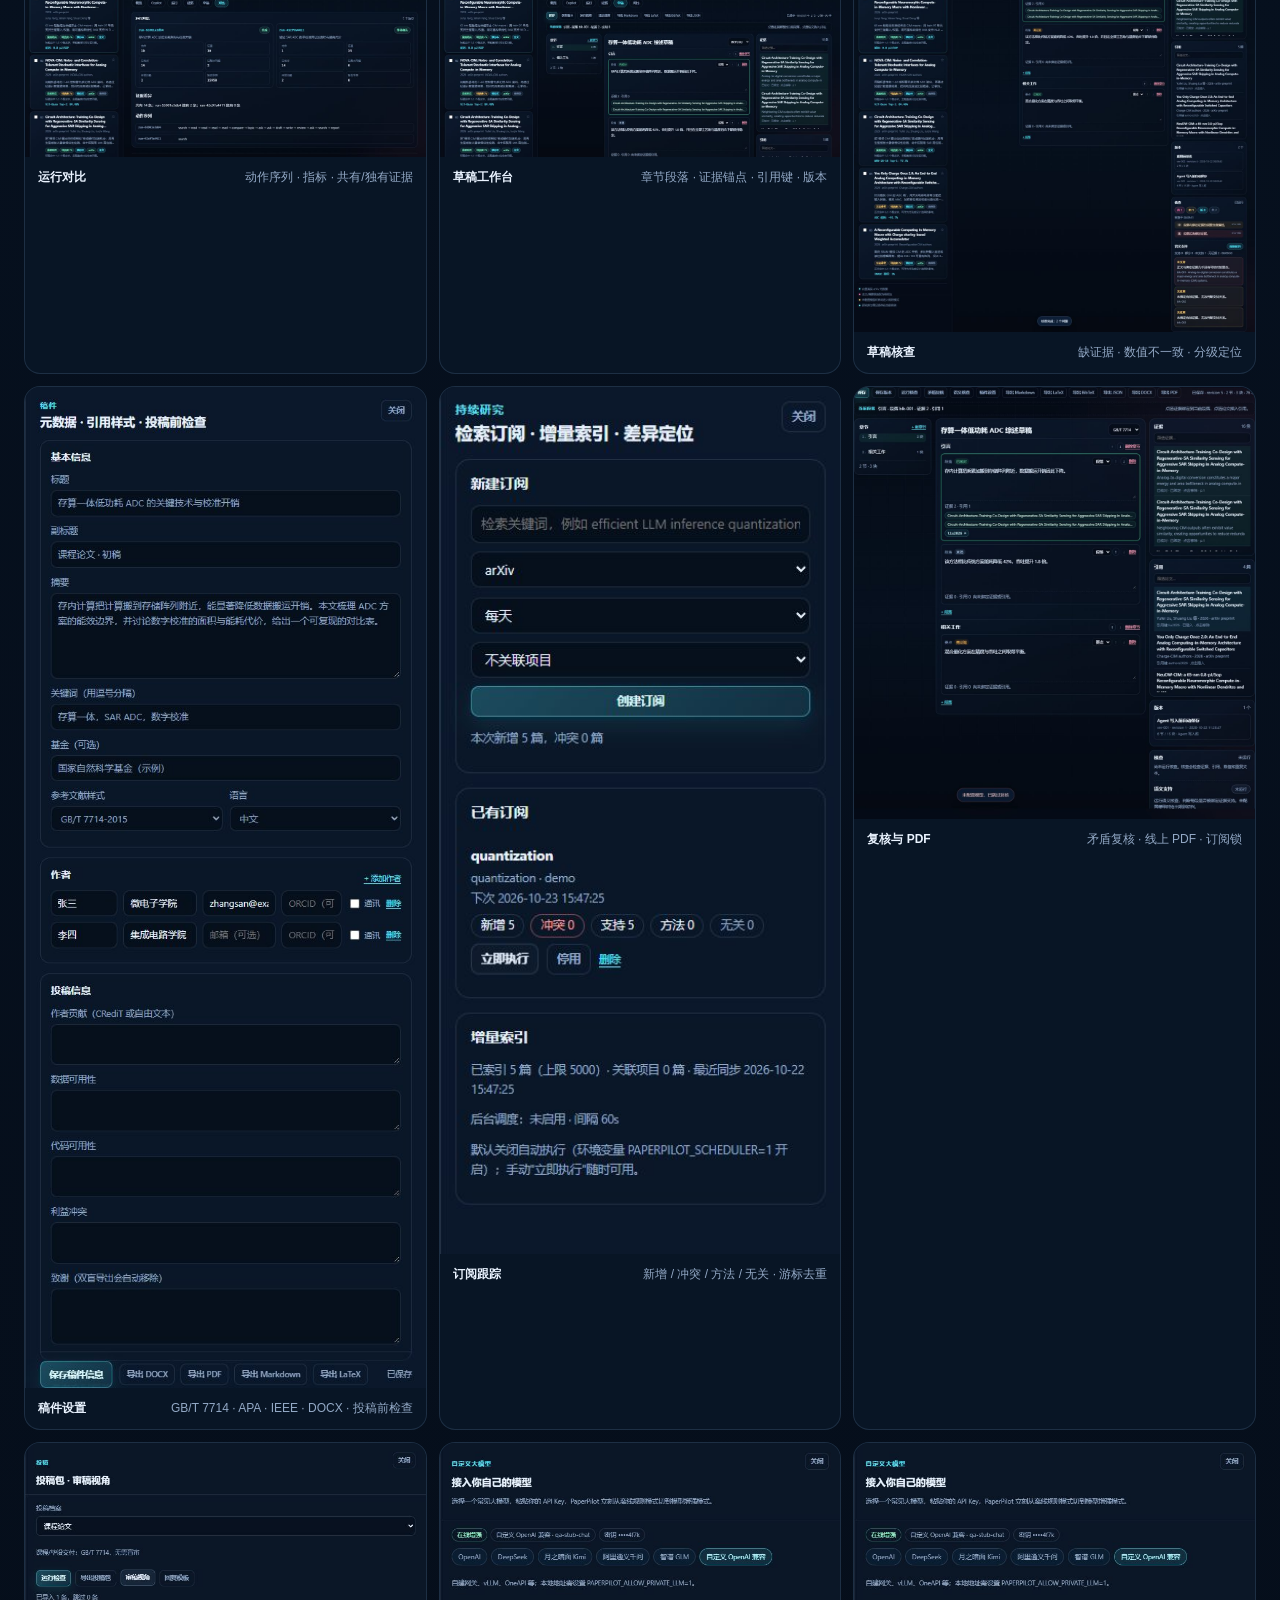
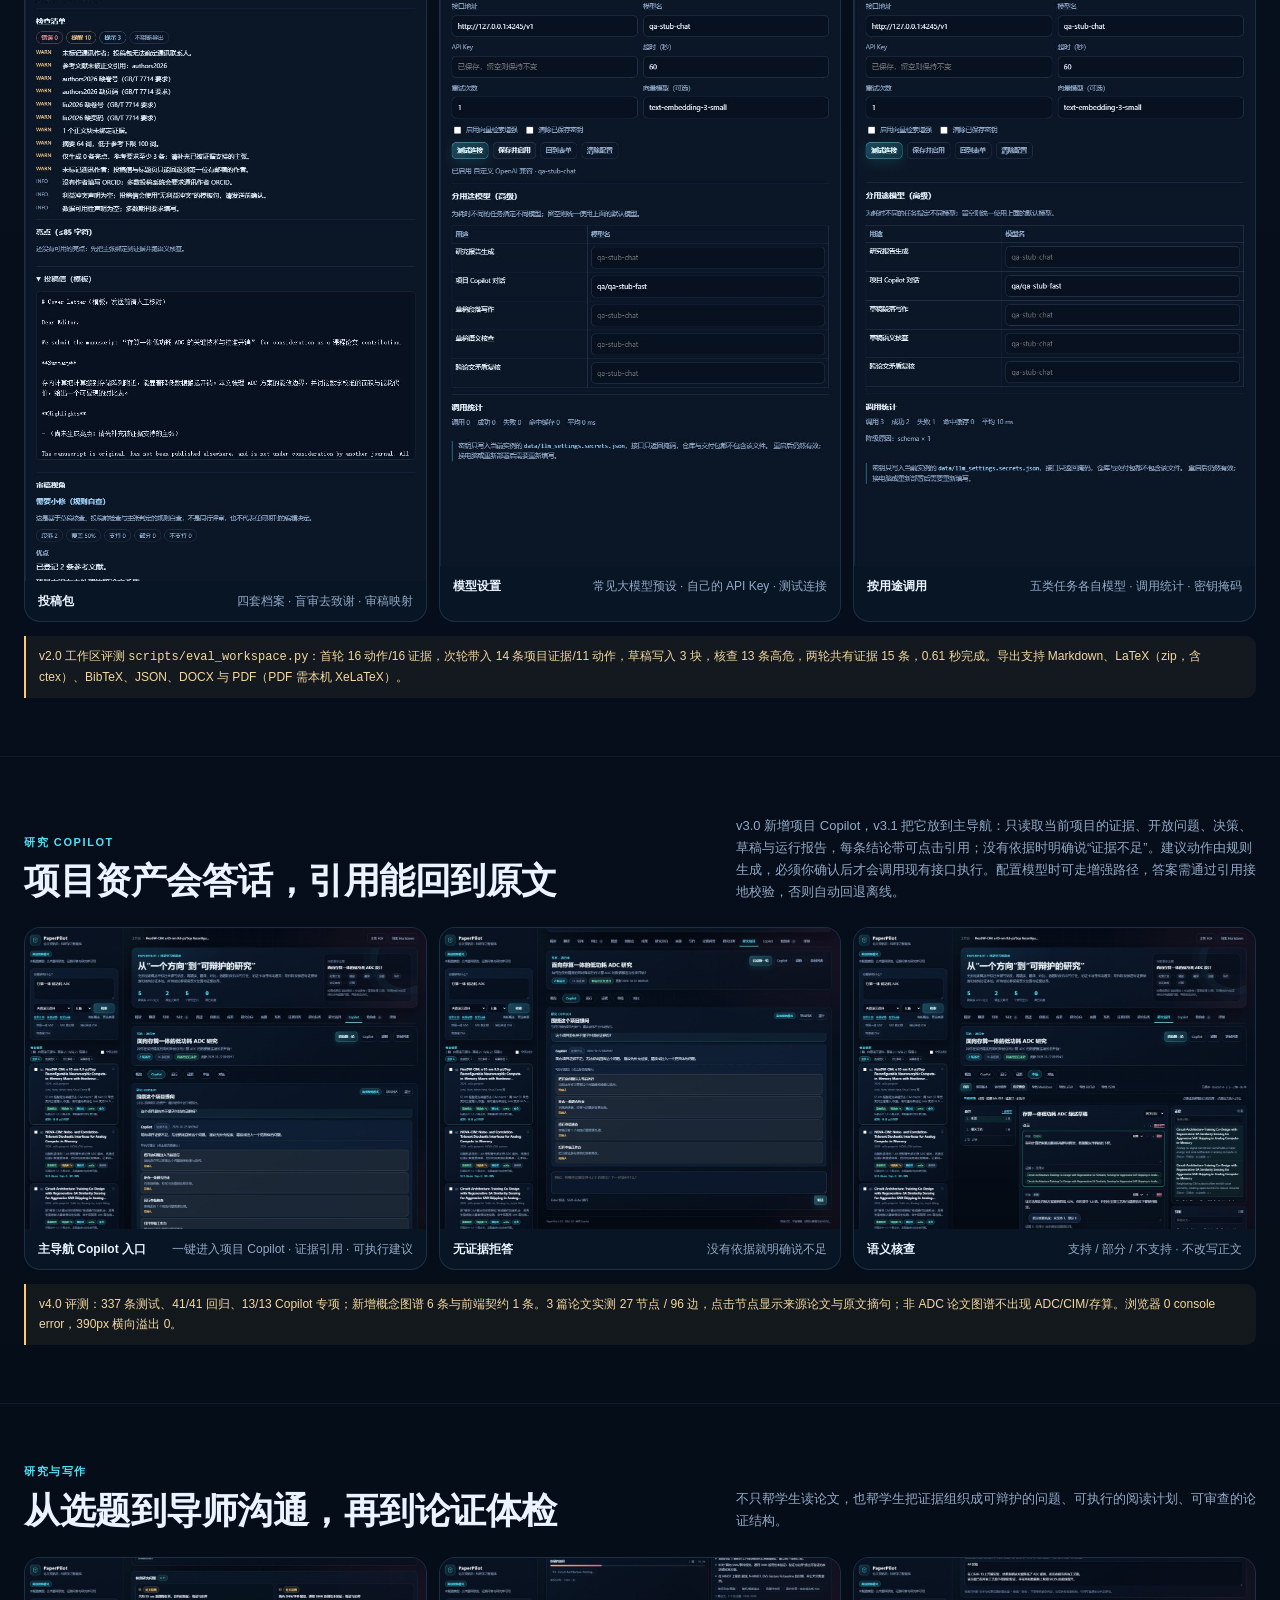
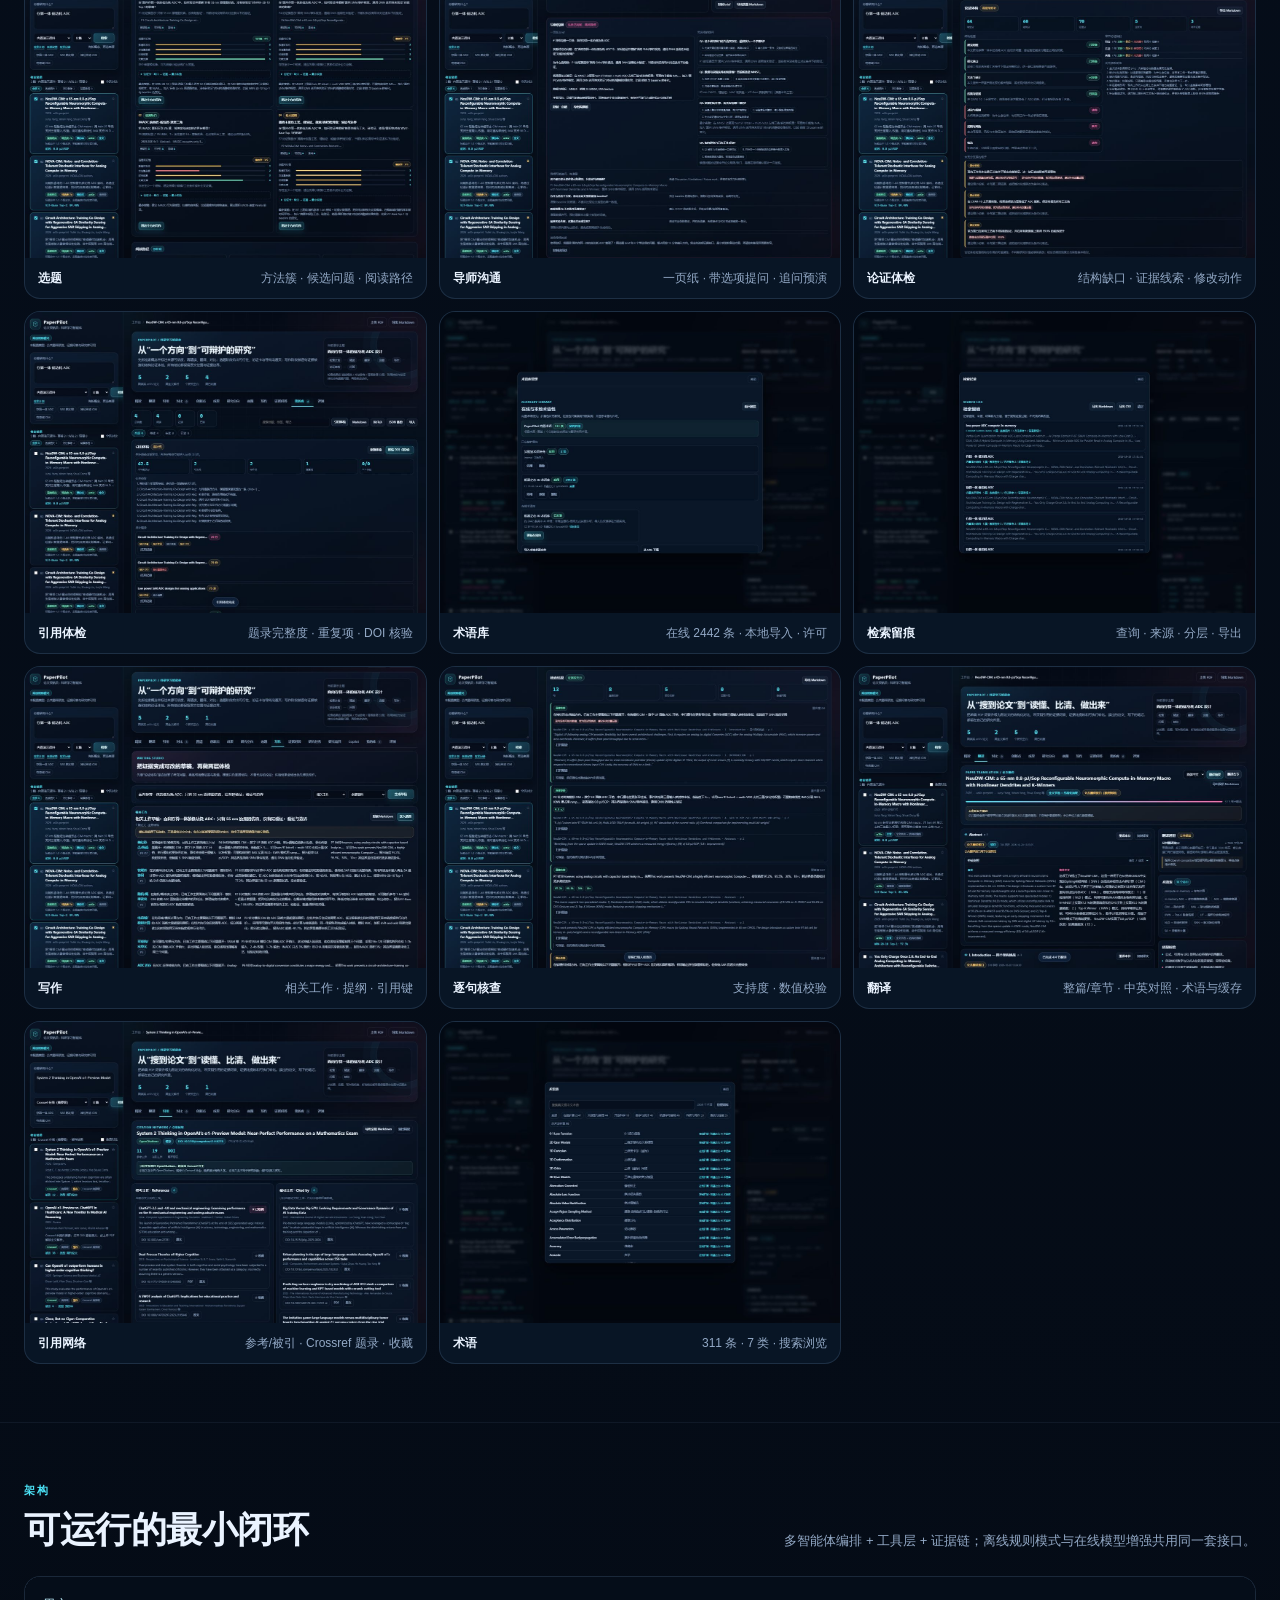
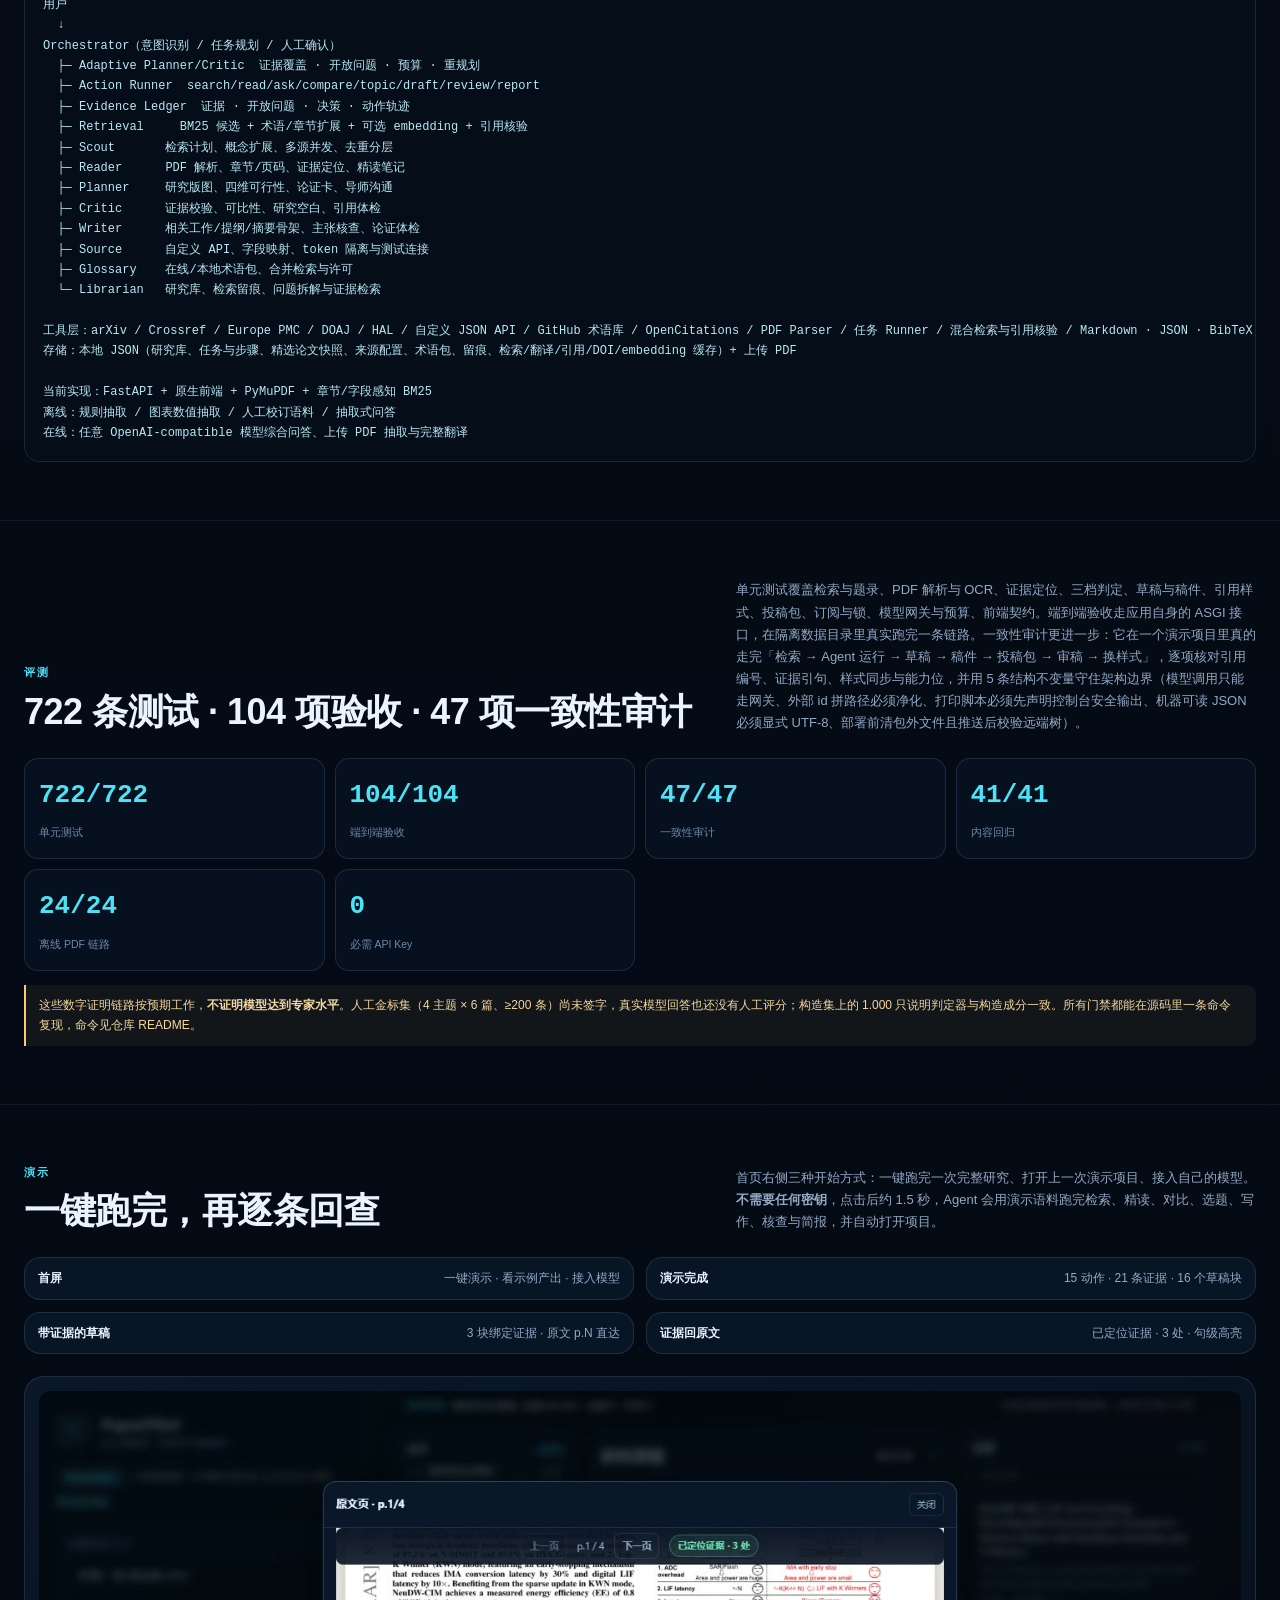
